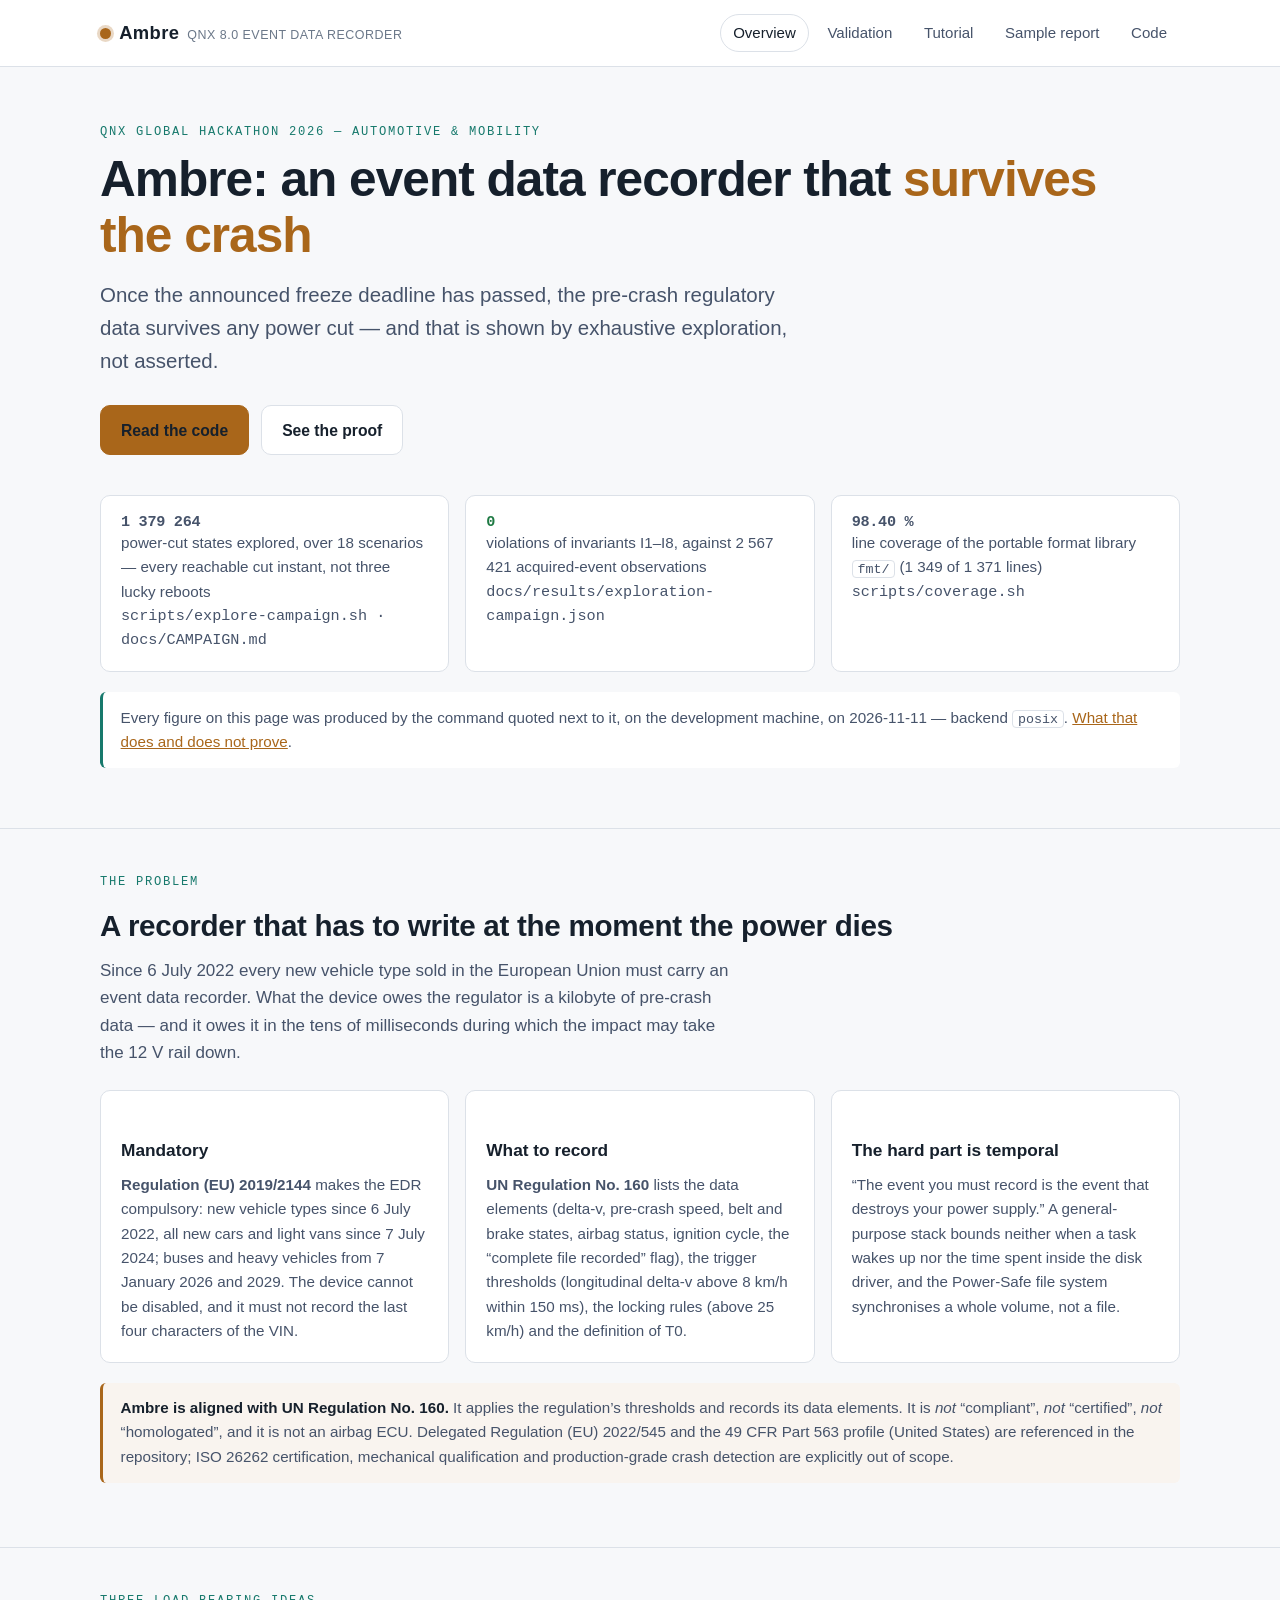
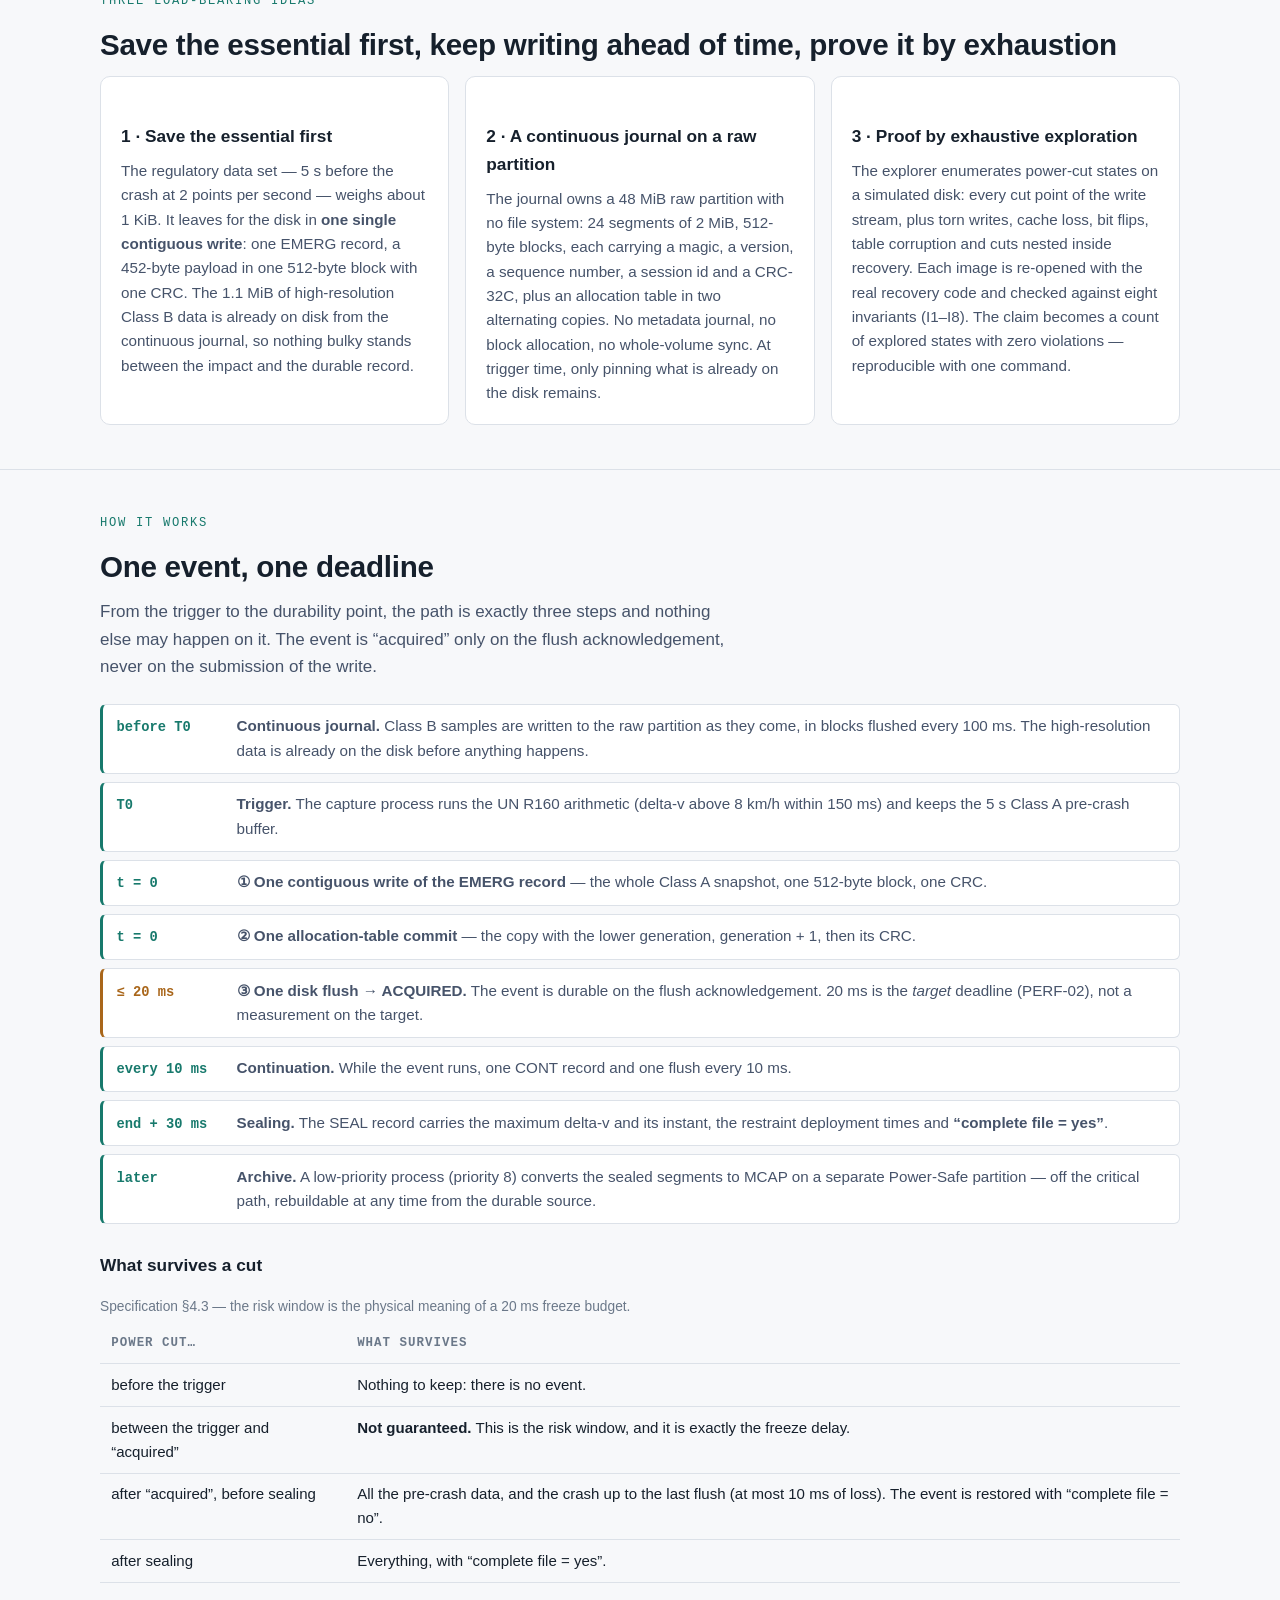
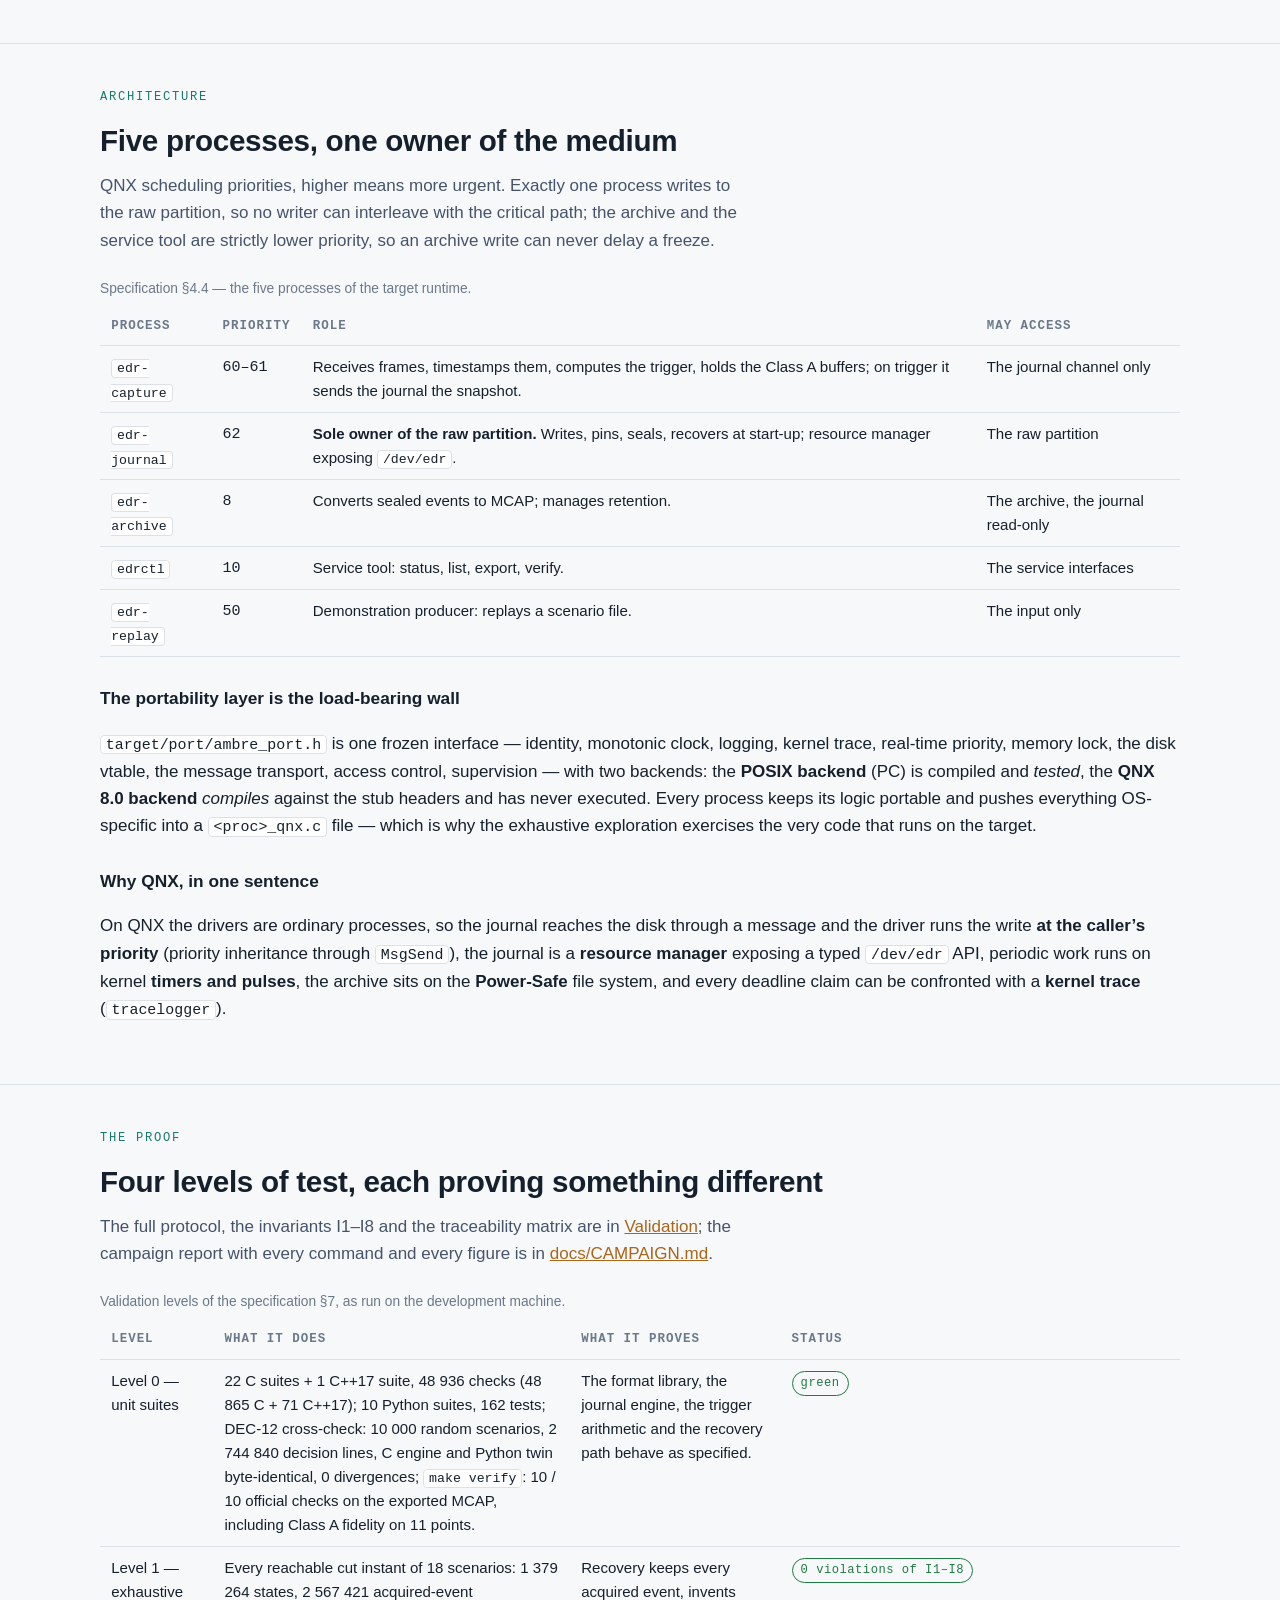
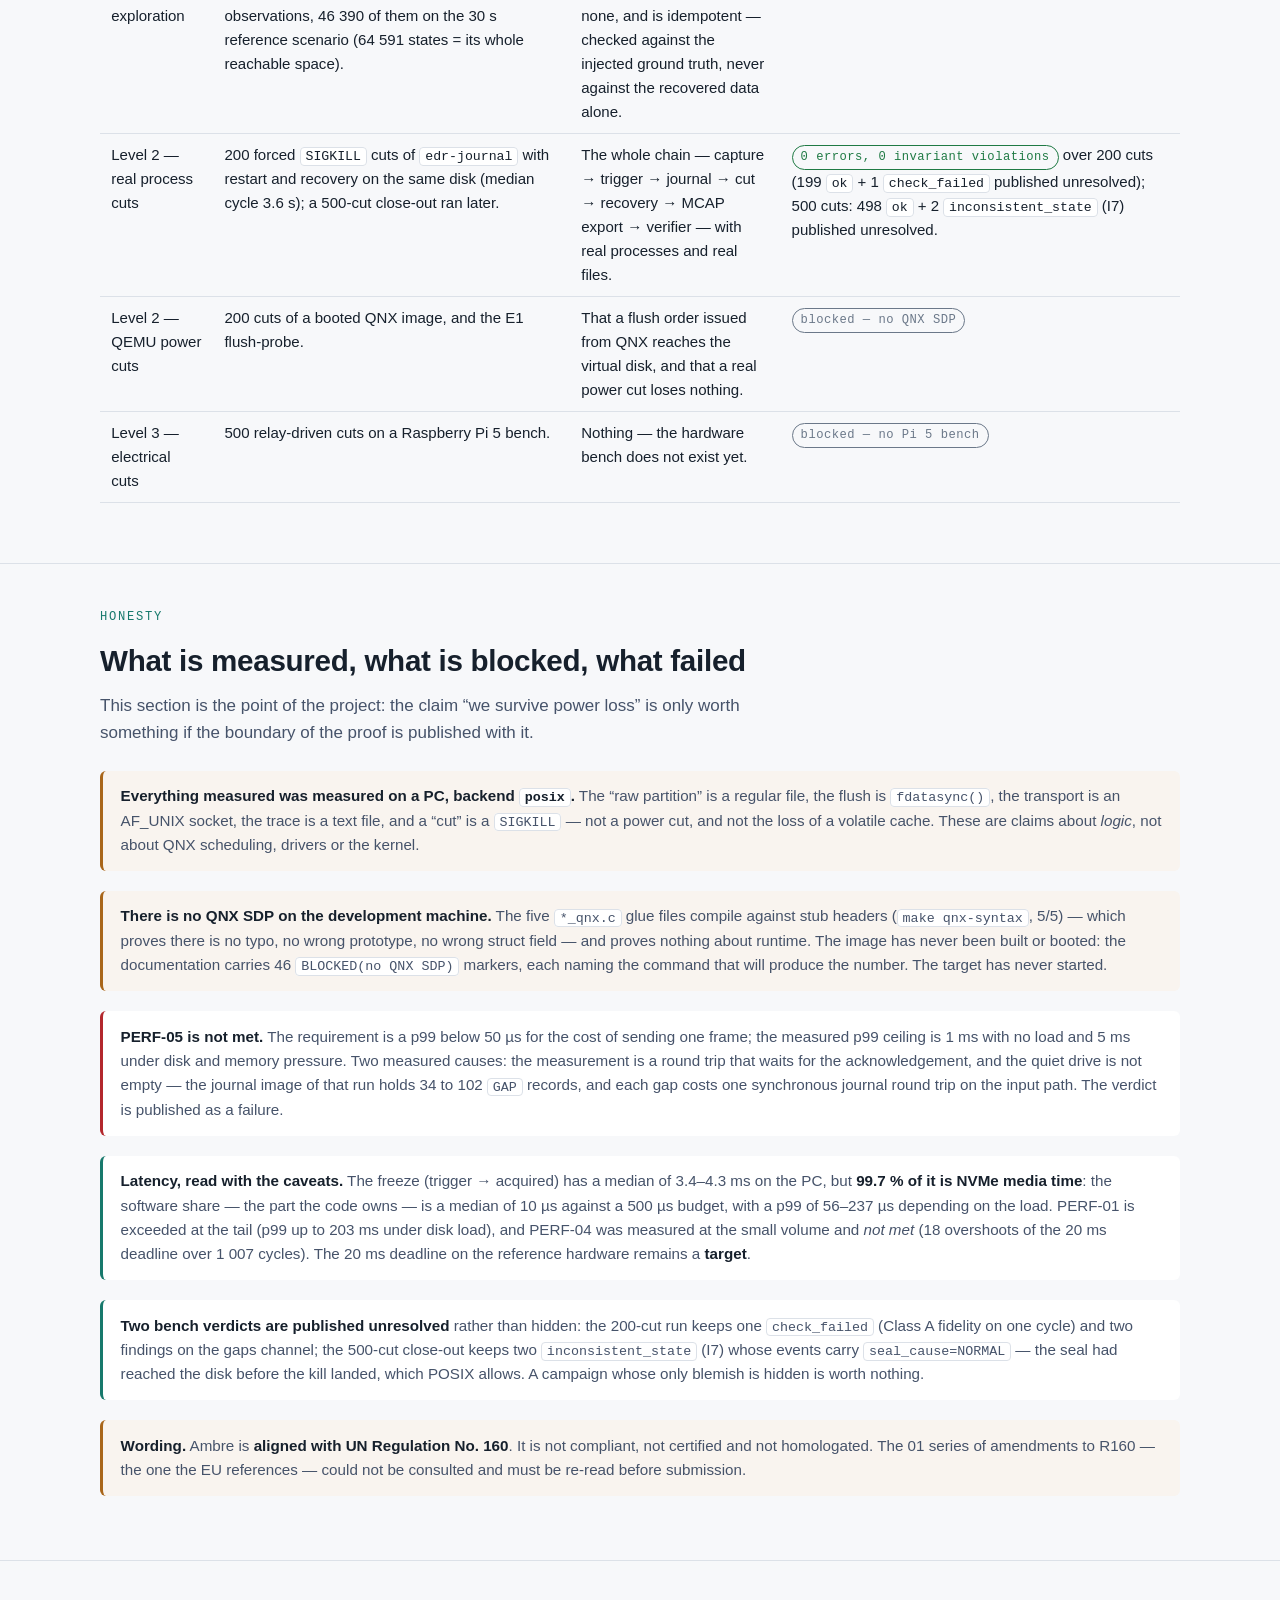
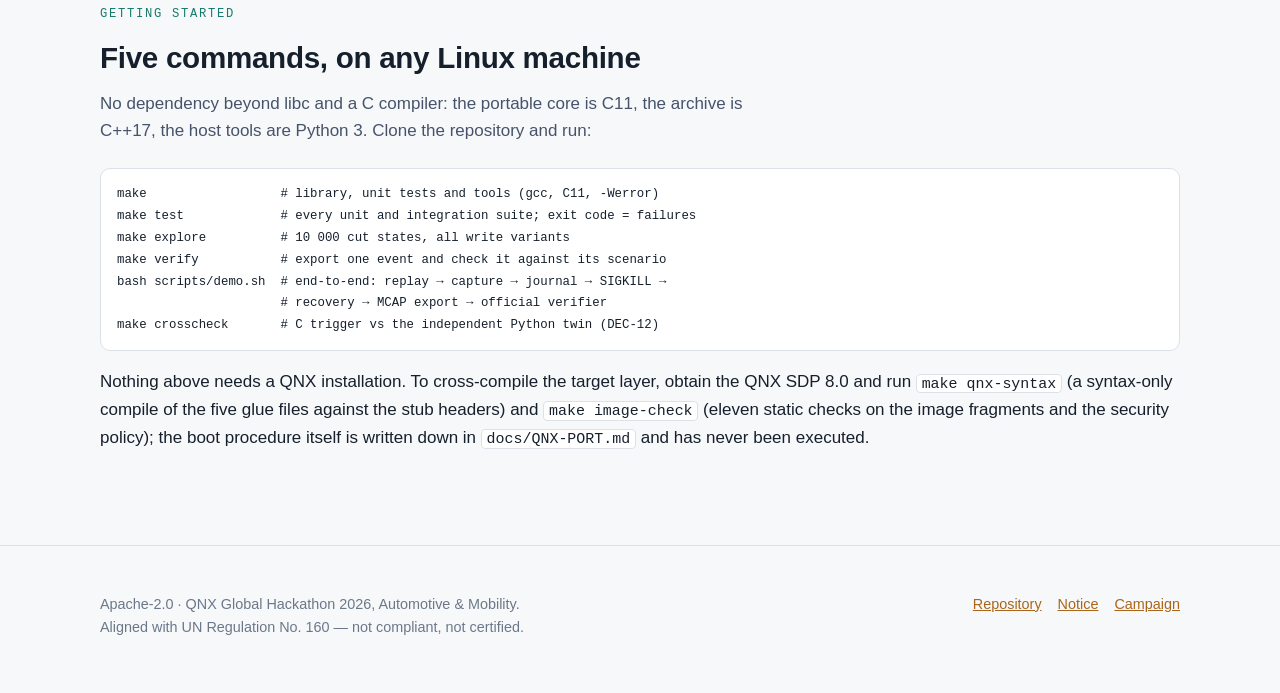
==== site/index.html @ 0e4a1c9b "site: publish the project website on GitHub Pages https://baptistefaisy.github.io/ambre/ - public, n" ====
<!DOCTYPE html>
<html lang="en">
<head>
<meta charset="utf-8">
<meta name="viewport" content="width=device-width, initial-scale=1">
<title>Ambre — a QNX 8.0 event data recorder that survives the crash</title>
<meta name="description" content="Ambre is an automotive event data recorder for QNX 8.0 whose pre-crash regulatory data survives any power cut — proved by exhaustive exploration, not asserted.">
<meta name="color-scheme" content="dark light">
<link rel="stylesheet" href="assets/ambre.css">
</head>
<body>

<header class="site-header">
  <div class="shell">
    <a class="brand" href="index.html"><span class="brand-mark" aria-hidden="true"></span> Ambre <small> QNX 8.0 event data recorder
    </small></a>
    <nav class="site-nav" aria-label="Main">
      <ul>
        <li><a href="index.html" aria-current="page">Overview</a></li>
        <li><a href="validation.html">Validation</a></li>
        <li><a href="tutorial.html">Tutorial</a></li>
        <li><a href="report/index.html">Sample report</a></li>
        <li><a href="https://github.com/BaptisteFaisy/ambre">Code</a></li>
      </ul>
    </nav>
  </div>
</header>

<main id="main">

<!-- ------------------------------------------------------------- hero --- -->
<div class="shell hero">
  <p class="kicker">QNX Global Hackathon 2026 — Automotive &amp; Mobility</p>
  <h1>Ambre: an event data recorder that <em>survives the crash</em></h1>
  <p class="hero-lede">Once the announced freeze deadline has passed, the pre-crash regulatory data survives any power cut
  — and that is shown by exhaustive exploration, not asserted.</p>
  <div class="hero-actions">
    <a class="btn btn-primary" href="https://github.com/BaptisteFaisy/ambre">Read the code</a>
    <a class="btn" href="validation.html">See the proof</a>
  </div>

  <div class="cards">
    <div class="card">
      <p class="card-figure">1 379 264</p>
      <p class="card-label">power-cut states explored, over 18 scenarios — every
      reachable cut instant, not three lucky reboots</p>
      <p class="card-note">scripts/explore-campaign.sh · docs/CAMPAIGN.md</p>
    </div>
    <div class="card">
      <p class="card-figure good">0</p>
      <p class="card-label">violations of invariants I1–I8, against 2 567 421
      acquired-event observations</p>
      <p class="card-note">docs/results/exploration-campaign.json</p>
    </div>
    <div class="card">
      <p class="card-figure">98.40 %</p>
      <p class="card-label">line coverage of the portable format library
      <code>fmt/</code> (1 349 of 1 371 lines)</p>
      <p class="card-note">scripts/coverage.sh</p>
    </div>
  </div>

  <p class="note">Every figure on this page was produced by the command quoted next to it, on the development machine,
  on 2026-11-11 — backend <code>posix</code>. <a href="#honesty">What that does and does not prove</a>.</p>
</div>

<!-- ---------------------------------------------------------- problem --- -->
<section class="section" id="problem">
  <div class="shell">
    <p class="kicker">The problem</p>
    <h2 class="section-title">A recorder that has to write at the moment the power dies</h2>
    <p class="section-lede">Since 6 July 2022 every new vehicle type sold in the European Union must carry an event data
    recorder. What the device owes the regulator is a kilobyte of pre-crash data — and it owes it in the
    tens of milliseconds during which the impact may take the 12 V rail down.</p>

    <div class="cards">
      <div class="card">
        <h3>Mandatory</h3>
        <p><strong>Regulation (EU) 2019/2144</strong> makes the EDR compulsory: new vehicle types since 6
        July 2022, all new cars and light vans since 7 July 2024; buses and heavy vehicles from 7 January
        2026 and 2029. The device cannot be disabled, and it must not record the last four characters of the
        VIN.</p>
      </div>
      <div class="card">
        <h3>What to record</h3>
        <p><strong>UN Regulation No. 160</strong> lists the data elements (delta-v, pre-crash speed, belt and
        brake states, airbag status, ignition cycle, the “complete file recorded” flag), the trigger
        thresholds (longitudinal delta-v above 8 km/h within 150 ms), the locking rules (above 25 km/h) and
        the definition of T0.</p>
      </div>
      <div class="card">
        <h3>The hard part is temporal</h3>
        <p>“The event you must record is the event that destroys your power supply.” A general-purpose stack
        bounds neither when a task wakes up nor the time spent inside the disk driver, and the Power-Safe
        file system synchronises a whole volume, not a file.</p>
      </div>
    </div>

    <div class="note note-honesty">
      <p><strong>Ambre is aligned with UN Regulation No. 160.</strong> It applies the regulation’s
      thresholds and records its data elements. It is <em>not</em> “compliant”, <em>not</em>
      “certified”, <em>not</em> “homologated”, and it is not an airbag ECU. Delegated Regulation (EU)
      2022/545 and the 49 CFR Part 563 profile (United States) are referenced in the repository; ISO 26262
      certification, mechanical qualification and production-grade crash detection are explicitly out of
      scope.</p>
    </div>
  </div>
</section>

<!-- ------------------------------------------------------------- ideas --- -->
<section class="section" id="ideas">
  <div class="shell">
    <p class="kicker">Three load-bearing ideas</p>
    <h2 class="section-title">Save the essential first, keep writing ahead of time, prove it by exhaustion</h2>

    <div class="cards">
      <div class="card">
        <h3>1 · Save the essential first</h3>
        <p>The regulatory data set — 5 s before the crash at 2 points per second — weighs about 1 KiB. It
        leaves for the disk in <strong>one single contiguous write</strong>: one EMERG record, a 452-byte
        payload in one 512-byte block with one CRC. The 1.1 MiB of high-resolution Class B data is already
        on disk from the continuous journal, so nothing bulky stands between the impact and the durable
        record.</p>
      </div>
      <div class="card">
        <h3>2 · A continuous journal on a raw partition</h3>
        <p>The journal owns a 48 MiB raw partition with no file system: 24 segments of 2 MiB, 512-byte blocks,
        each carrying a magic, a version, a sequence number, a session id and a CRC-32C, plus an allocation
        table in two alternating copies. No metadata journal, no block allocation, no whole-volume sync. At
        trigger time, only pinning what is already on the disk remains.</p>
      </div>
      <div class="card">
        <h3>3 · Proof by exhaustive exploration</h3>
        <p>The explorer enumerates power-cut states on a simulated disk: every cut point of the write stream,
        plus torn writes, cache loss, bit flips, table corruption and cuts nested inside recovery. Each
        image is re-opened with the real recovery code and checked against eight invariants (I1–I8). The
        claim becomes a count of explored states with zero violations — reproducible with one command.</p>
      </div>
    </div>
  </div>
</section>

<!-- -------------------------------------------------------------- how --- -->
<section class="section" id="how">
  <div class="shell">
    <p class="kicker">How it works</p>
    <h2 class="section-title">One event, one deadline</h2>
    <p class="section-lede">From the trigger to the durability point, the path is exactly three steps and nothing else may
    happen on it. The event is “acquired” only on the flush acknowledgement, never on the submission of
    the write.</p>

    <div class="timeline">
      <div class="tl-step">
        <b>before T0</b>
        <span><strong>Continuous journal.</strong> Class B samples are written to the raw partition as they
        come, in blocks flushed every 100 ms. The high-resolution data is already on the disk before
        anything happens.</span>
      </div>
      <div class="tl-step">
        <b>T0</b>
        <span><strong>Trigger.</strong> The capture process runs the UN R160 arithmetic (delta-v above 8 km/h
        within 150 ms) and keeps the 5 s Class A pre-crash buffer.</span>
      </div>
      <div class="tl-step">
        <b>t = 0</b>
        <span><strong>① One contiguous write of the EMERG record</strong> — the whole Class A snapshot, one
        512-byte block, one CRC.</span>
      </div>
      <div class="tl-step">
        <b>t = 0</b>
        <span><strong>② One allocation-table commit</strong> — the copy with the lower generation, generation +
        1, then its CRC.</span>
      </div>
      <div class="tl-step tl-acquired">
        <b>≤ 20 ms</b>
        <span><strong>③ One disk flush → ACQUIRED.</strong> The event is durable on the flush acknowledgement.
        20 ms is the <em>target</em> deadline (PERF-02), not a measurement on the target.</span>
      </div>
      <div class="tl-step">
        <b>every 10 ms</b>
        <span><strong>Continuation.</strong> While the event runs, one CONT
        record and one flush every 10 ms.</span>
      </div>
      <div class="tl-step">
        <b>end + 30 ms</b>
        <span><strong>Sealing.</strong> The SEAL record carries the maximum delta-v and its instant, the
        restraint deployment times and <strong>“complete file = yes”</strong>.</span>
      </div>
      <div class="tl-step">
        <b>later</b>
        <span><strong>Archive.</strong> A low-priority process (priority 8) converts the sealed segments to MCAP
        on a separate Power-Safe partition — off the critical path, rebuildable at any time from the durable
        source.</span>
      </div>
    </div>

    <h3>What survives a cut</h3>
    <table class="data">
      <caption>Specification §4.3 — the risk window is the physical meaning of a 20 ms freeze budget.</caption>
      <thead>
        <tr>
          <th scope="col">Power cut…</th>
          <th scope="col">What survives</th>
        </tr>
      </thead>
      <tbody>
        <tr>
          <td>before the trigger</td>
          <td>Nothing to keep: there is no event.</td>
        </tr>
        <tr>
          <td>between the trigger and “acquired”</td>
          <td><strong>Not guaranteed.</strong> This is the risk window, and it
          is exactly the freeze delay.</td>
        </tr>
        <tr>
          <td>after “acquired”, before sealing</td>
          <td>All the pre-crash data, and the crash up to the last flush (at most 10 ms of loss). The event is
          restored with “complete file = no”.</td>
        </tr>
        <tr>
          <td>after sealing</td>
          <td>Everything, with “complete file = yes”.</td>
        </tr>
      </tbody>
    </table>
  </div>
</section>

<!-- ------------------------------------------------------ architecture --- -->
<section class="section" id="architecture">
  <div class="shell">
    <p class="kicker">Architecture</p>
    <h2 class="section-title">Five processes, one owner of the medium</h2>
    <p class="section-lede">QNX scheduling priorities, higher means more urgent. Exactly one process writes to the raw
    partition, so no writer can interleave with the critical path; the archive and the service tool are
    strictly lower priority, so an archive write can never delay a freeze.</p>

    <table class="data">
      <caption>Specification §4.4 — the five processes of the target runtime.</caption>
      <thead>
        <tr>
          <th scope="col">Process</th>
          <th scope="col" class="num">Priority</th>
          <th scope="col">Role</th>
          <th scope="col">May access</th>
        </tr>
      </thead>
      <tbody>
        <tr>
          <td><code>edr-capture</code></td>
          <td class="num">60–61</td>
          <td>Receives frames, timestamps them, computes the trigger, holds the Class A buffers; on trigger it
          sends the journal the snapshot.</td>
          <td>The journal channel only</td>
        </tr>
        <tr>
          <td><code>edr-journal</code></td>
          <td class="num">62</td>
          <td><strong>Sole owner of the raw partition.</strong> Writes, pins, seals, recovers at start-up;
          resource manager exposing <code>/dev/edr</code>.</td>
          <td>The raw partition</td>
        </tr>
        <tr>
          <td><code>edr-archive</code></td>
          <td class="num">8</td>
          <td>Converts sealed events to MCAP; manages retention.</td>
          <td>The archive, the journal read-only</td>
        </tr>
        <tr>
          <td><code>edrctl</code></td>
          <td class="num">10</td>
          <td>Service tool: status, list, export, verify.</td>
          <td>The service interfaces</td>
        </tr>
        <tr>
          <td><code>edr-replay</code></td>
          <td class="num">50</td>
          <td>Demonstration producer: replays a scenario file.</td>
          <td>The input only</td>
        </tr>
      </tbody>
    </table>

    <h3>The portability layer is the load-bearing wall</h3>
    <p><code>target/port/ambre_port.h</code> is one frozen interface — identity, monotonic clock,
    logging, kernel trace, real-time priority, memory lock, the disk vtable, the message transport,
    access control, supervision — with two backends: the <strong>POSIX backend</strong> (PC) is
    compiled and <em>tested</em>, the <strong>QNX 8.0 backend</strong> <em>compiles</em> against
    the stub headers and has never executed. Every process keeps its logic portable and pushes
    everything OS-specific into a <code>&lt;proc&gt;_qnx.c</code> file — which is why the exhaustive
    exploration exercises the very code that runs on the target.</p>

    <h3>Why QNX, in one sentence</h3>
    <p>On QNX the drivers are ordinary processes, so the journal reaches the disk through a message and the
    driver runs the write <strong>at the caller’s priority</strong> (priority inheritance through
    <code>MsgSend</code>), the journal is a <strong>resource manager</strong> exposing a typed
    <code>/dev/edr</code> API, periodic work runs on kernel <strong>timers and pulses</strong>, the
    archive sits on the <strong>Power-Safe</strong> file system, and every deadline claim can be
    confronted with a <strong>kernel trace</strong> (<code>tracelogger</code>).</p>

  </div>
</section>

<!-- ------------------------------------------------------------- proof --- -->
<section class="section" id="proof">
  <div class="shell">
    <p class="kicker">The proof</p>
    <h2 class="section-title">Four levels of test, each proving something different</h2>
    <p class="section-lede">The full protocol, the invariants I1–I8 and the traceability matrix are in
    <a href="validation.html">Validation</a>; the campaign report with every command and every figure
    is in <a href="https://github.com/BaptisteFaisy/ambre/blob/main/docs/CAMPAIGN.md">docs/CAMPAIGN.md</a>.</p>

    <table class="data">
      <caption>Validation levels of the specification §7, as run on the development machine.</caption>
      <thead>
        <tr>
          <th scope="col">Level</th>
          <th scope="col">What it does</th>
          <th scope="col">What it proves</th>
          <th scope="col">Status</th>
        </tr>
      </thead>
      <tbody>
        <tr>
          <td>Level 0 — unit suites</td>
          <td>22 C suites + 1 C++17 suite, 48 936 checks (48 865 C + 71 C++17); 10 Python suites, 162 tests;
          DEC-12 cross-check: 10 000 random scenarios, 2 744 840 decision lines, C engine and Python twin
          byte-identical, 0 divergences; <code>make verify</code>: 10 / 10 official checks on the exported
          MCAP, including Class A fidelity on 11 points.</td>
          <td>The format library, the journal engine, the trigger arithmetic and the recovery path behave as
          specified.</td>
          <td><span class="ok">green</span></td>
        </tr>
        <tr>
          <td>Level 1 — exhaustive exploration</td>
          <td>Every reachable cut instant of 18 scenarios: 1 379 264 states, 2 567 421 acquired-event
          observations, 46 390 of them on the 30 s reference scenario (64 591 states = its whole reachable
          space).</td>
          <td>Recovery keeps every acquired event, invents none, and is idempotent — checked against the injected
          ground truth, never against the recovered data alone.</td>
          <td><span class="ok">0 violations of I1–I8</span></td>
        </tr>
        <tr>
          <td>Level 2 — real process cuts</td>
          <td>200 forced <code>SIGKILL</code> cuts of <code>edr-journal</code> with restart and recovery on
          the same disk (median cycle 3.6 s); a 500-cut close-out ran later.</td>
          <td>The whole chain — capture → trigger → journal → cut → recovery → MCAP export → verifier — with real
          processes and real files.</td>
          <td><span class="ok">0 errors, 0 invariant violations</span> over 200 cuts (199 <code>ok</code> + 1
          <code>check_failed</code> published unresolved); 500 cuts: 498 <code>ok</code> + 2 <code>
          inconsistent_state</code> (I7) published unresolved.</td>
        </tr>
        <tr>
          <td>Level 2 — QEMU power cuts</td>
          <td>200 cuts of a booted QNX image, and the E1 flush-probe.</td>
          <td>That a flush order issued from QNX reaches the virtual disk, and that a real power cut loses
          nothing.</td>
          <td><span class="blocked">blocked — no QNX SDP</span></td>
        </tr>
        <tr>
          <td>Level 3 — electrical cuts</td>
          <td>500 relay-driven cuts on a Raspberry Pi 5 bench.</td>
          <td>Nothing — the hardware bench does not exist yet.</td>
          <td><span class="blocked">blocked — no Pi 5 bench</span></td>
        </tr>
      </tbody>
    </table>
  </div>
</section>

<!-- ---------------------------------------------------------- honesty --- -->
<section class="section" id="honesty">
  <div class="shell">
    <p class="kicker">Honesty</p>
    <h2 class="section-title">What is measured, what is blocked, what failed</h2>
    <p class="section-lede">This section is the point of the project: the claim “we survive power loss” is only worth something
    if the boundary of the proof is published with it.</p>

    <div class="note note-honesty">
      <p><strong>Everything measured was measured on a PC, backend <code>posix</code>.</strong> The “raw
      partition” is a regular file, the flush is <code>fdatasync()</code>, the transport is an AF_UNIX
      socket, the trace is a text file, and a “cut” is a <code>SIGKILL</code> — not a power cut, and not
      the loss of a volatile cache. These are claims about <em>logic</em>, not about QNX scheduling,
      drivers or the kernel.</p>
    </div>

    <div class="note note-honesty">
      <p><strong>There is no QNX SDP on the development machine.</strong> The five <code>*_qnx.c</code>
      glue files compile against stub headers (<code>make qnx-syntax</code>, 5/5) — which proves there
      is no typo, no wrong prototype, no wrong struct field — and proves nothing about runtime. The image
      has never been built or booted: the documentation carries 46 <code>BLOCKED(no QNX SDP)</code>
      markers, each naming the command that will produce the number. The target has never started.</p>
    </div>

    <div class="note note-fail">
      <p><strong>PERF-05 is not met.</strong> The requirement is a p99 below 50 µs for the cost of sending
      one frame; the measured p99 ceiling is 1 ms with no load and 5 ms under disk and memory pressure.
      Two measured causes: the measurement is a round trip that waits for the acknowledgement, and the
      quiet drive is not empty — the journal image of that run holds 34 to 102 <code>GAP</code> records,
      and each gap costs one synchronous journal round trip on the input path. The verdict is published as
      a failure.</p>
    </div>

    <div class="note">
      <p><strong>Latency, read with the caveats.</strong> The freeze (trigger → acquired) has a median of
      3.4–4.3 ms on the PC, but <strong>99.7 % of it is NVMe media time</strong>: the software share —
      the part the code owns — is a median of 10 µs against a 500 µs budget, with a p99 of 56–237 µs
      depending on the load. PERF-01 is exceeded at the tail (p99 up to 203 ms under disk load), and
      PERF-04 was measured at the small volume and <em>not met</em> (18 overshoots of the 20 ms deadline
      over 1 007 cycles). The 20 ms deadline on the reference hardware remains a <strong>target</strong>.</p>
    </div>

    <div class="note">
      <p><strong>Two bench verdicts are published unresolved</strong> rather than hidden: the 200-cut run
      keeps one <code>check_failed</code> (Class A fidelity on one cycle) and two findings on the gaps
      channel; the 500-cut close-out keeps two <code>inconsistent_state</code> (I7) whose events carry
      <code>seal_cause=NORMAL</code> — the seal had reached the disk before the kill landed, which POSIX
      allows. A campaign whose only blemish is hidden is worth nothing.</p>
    </div>

    <div class="note note-honesty">
      <p><strong>Wording.</strong> Ambre is <strong>aligned with UN Regulation No. 160</strong>. It is
      not compliant, not certified and not homologated. The 01 series of amendments to R160 — the one the
      EU references — could not be consulted and must be re-read before submission.</p>
    </div>
  </div>
</section>

<!-- -------------------------------------------------------------- start --- -->
<section class="section" id="start">
  <div class="shell">
    <p class="kicker">Getting started</p>
    <h2 class="section-title">Five commands, on any Linux machine</h2>
    <p class="section-lede">No dependency beyond libc and a C compiler: the portable core is C11, the archive is C++17, the host
    tools are Python 3. Clone the repository and run:</p>

<pre class="code"><code>make                  # library, unit tests and tools (gcc, C11, -Werror)
make test             # every unit and integration suite; exit code = failures
make explore          # 10 000 cut states, all write variants
make verify           # export one event and check it against its scenario
bash scripts/demo.sh  # end-to-end: replay → capture → journal → SIGKILL →
                      # recovery → MCAP export → official verifier
make crosscheck       # C trigger vs the independent Python twin (DEC-12)</code></pre>

    <p>Nothing above needs a QNX installation. To cross-compile the target layer, obtain the QNX SDP 8.0
    and run <code>make qnx-syntax</code> (a syntax-only compile of the five glue files against the
    stub headers) and <code>make image-check</code> (eleven static checks on the image fragments and
    the security policy); the boot procedure itself is written down in <code>docs/QNX-PORT.md</code>
    and has never been executed.</p>
  </div>
</section>

</main>

<footer class="site-footer">
  <div class="shell">
    <p>Apache-2.0 · QNX Global Hackathon 2026, Automotive &amp; Mobility. <br> Aligned with UN Regulation
    No.&nbsp;160 — not compliant, not certified.</p>
    <nav aria-label="Footer">
      <ul>
        <li><a href="https://github.com/BaptisteFaisy/ambre">Repository</a></li>
        <li><a href="https://github.com/BaptisteFaisy/ambre/blob/main/NOTICE">Notice</a></li>
        <li><a href="https://github.com/BaptisteFaisy/ambre/blob/main/docs/CAMPAIGN.md">Campaign</a></li>
      </ul>
    </nav>
  </div>
</footer>

</body>
</html>
---- site/assets/ambre.css ----
/*
 * ambre.css — design system of the Ambre project site.
 *
 * Self-contained on purpose: no CDN, no web font, no framework, no analytics.
 * The site must open offline and load in one request. System font stack only.
 *
 * Conventions used by every page (see site/_template.html):
 *   .shell        page-width container
 *   .site-header / .site-nav / .site-footer
 *   .hero, .hero-lede, .hero-actions
 *   .cards, .card, .card-figure, .card-label
 *   .section, .section-title, .section-lede
 *   .timeline (the freeze chronology), .tl-step, .tl-cut
 *   table.data (every numeric table), .num (right-aligned figures)
 *   .ok / .fail / .blocked / .warn  (status pills)
 *   pre.code (copyable command blocks)
 *   .note, .note-honesty (the mandatory honesty callouts)
 */

:root {
    --bg: #0e1116;
    --bg-soft: #151a21;
    --bg-card: #1a2029;
    --line: #2a323d;
    --ink: #e8edf4;
    --ink-soft: #a7b2c1;
    --ink-dim: #7d8899;
    --amber: #f2a33c;
    --amber-soft: #ffd39a;
    --teal: #46c3b2;
    --red: #ef6b6b;
    --green: #62d188;
    --radius: 10px;
    --mono: ui-monospace, SFMono-Regular, "SF Mono", Menlo, Consolas,
            "Liberation Mono", monospace;
    --sans: -apple-system, BlinkMacSystemFont, "Segoe UI", Roboto, Helvetica,
            Arial, sans-serif;
}

@media (prefers-color-scheme: light) {
    :root {
        --bg: #f7f8fa;
        --bg-soft: #ffffff;
        --bg-card: #ffffff;
        --line: #dce1e8;
        --ink: #16202c;
        --ink-soft: #46536a;
        --ink-dim: #6b7889;
        --amber: #a9661a;
        --amber-soft: #7a4a12;
        --teal: #17796c;
        --red: #b3282d;
        --green: #1f7a44;
    }
}

* { box-sizing: border-box; }

html { scroll-behavior: smooth; }

body {
    margin: 0;
    background: var(--bg);
    color: var(--ink);
    font-family: var(--sans);
    font-size: 17px;
    line-height: 1.6;
    -webkit-font-smoothing: antialiased;
}

.shell {
    width: min(1080px, 100% - 2.5rem);
    margin-inline: auto;
}

a { color: var(--amber); }
a:hover { color: var(--amber-soft); }

/* ------------------------------------------------------------- header --- */

.site-header {
    border-bottom: 1px solid var(--line);
    background: var(--bg-soft);
    position: sticky;
    top: 0;
    z-index: 10;
}

.site-header .shell {
    display: flex;
    align-items: center;
    gap: 1.5rem;
    padding-block: 0.85rem;
    flex-wrap: wrap;
}

.brand {
    display: flex;
    align-items: baseline;
    gap: 0.5rem;
    font-weight: 700;
    letter-spacing: 0.02em;
    color: var(--ink);
    text-decoration: none;
    font-size: 1.15rem;
}

.brand-mark {
    display: inline-block;
    width: 0.7rem;
    height: 0.7rem;
    border-radius: 50%;
    background: var(--amber);
    box-shadow: 0 0 0 3px color-mix(in srgb, var(--amber) 25%, transparent);
}

.brand small {
    font-weight: 400;
    color: var(--ink-dim);
    font-size: 0.78rem;
    letter-spacing: 0.04em;
    text-transform: uppercase;
}

.site-nav { margin-left: auto; }

.site-nav ul {
    display: flex;
    gap: 0.35rem;
    list-style: none;
    margin: 0;
    padding: 0;
    flex-wrap: wrap;
}

.site-nav a {
    display: block;
    padding: 0.4rem 0.75rem;
    border-radius: 999px;
    color: var(--ink-soft);
    text-decoration: none;
    font-size: 0.94rem;
    border: 1px solid transparent;
}

.site-nav a:hover { color: var(--ink); background: var(--bg-card); }

.site-nav a[aria-current="page"] {
    color: var(--ink);
    border-color: var(--line);
    background: var(--bg-card);
}

/* --------------------------------------------------------------- hero --- */

.hero { padding: 3.5rem 0 2.5rem; }

.hero h1 {
    font-size: clamp(2rem, 5vw, 3.1rem);
    line-height: 1.12;
    margin: 0 0 1rem;
    letter-spacing: -0.02em;
}

.hero h1 em {
    font-style: normal;
    color: var(--amber);
}

.hero-lede {
    font-size: clamp(1.05rem, 2.2vw, 1.28rem);
    color: var(--ink-soft);
    max-width: 62ch;
    margin: 0 0 1.75rem;
}

.hero-actions {
    display: flex;
    gap: 0.75rem;
    flex-wrap: wrap;
    margin-bottom: 2.5rem;
}

.btn {
    display: inline-block;
    padding: 0.7rem 1.25rem;
    border-radius: var(--radius);
    text-decoration: none;
    font-weight: 600;
    font-size: 0.98rem;
    border: 1px solid var(--line);
    color: var(--ink);
    background: var(--bg-card);
}

.btn:hover { border-color: var(--amber); color: var(--amber); }

.btn-primary {
    background: var(--amber);
    border-color: var(--amber);
    color: #16202c;
}

.btn-primary:hover { background: var(--amber-soft); color: #16202c; }

/* -------------------------------------------------------------- cards --- */

.cards {
    display: grid;
    gap: 1rem;
    grid-template-columns: repeat(auto-fit, minmax(210px, 1fr));
}

.card {
    background: var(--bg-card);
    border: 1px solid var(--line);
    border-radius: var(--radius);
    padding: 1.15rem 1.25rem;
}

.card-figure {
    font-family: var(--mono);
    font-size: clamp(1.6rem, 4vw, 2.1rem);
    font-weight: 700;
    color: var(--amber);
    line-height: 1.1;
    letter-spacing: -0.02em;
}

.card-figure.good { color: var(--green); }
.card-figure.bad { color: var(--red); }

.card-label {
    color: var(--ink-soft);
    font-size: 0.92rem;
    margin-top: 0.35rem;
}

.card-note {
    color: var(--ink-dim);
    font-size: 0.8rem;
    font-family: var(--mono);
    margin-top: 0.5rem;
}

.card h3 { margin: 0 0 0.5rem; font-size: 1.05rem; }
.card p { margin: 0; color: var(--ink-soft); font-size: 0.95rem; }

/* ------------------------------------------------------------ sections --- */

.section { padding: 2.75rem 0; border-top: 1px solid var(--line); }

.section-title {
    font-size: clamp(1.4rem, 3vw, 1.85rem);
    margin: 0 0 0.5rem;
    letter-spacing: -0.01em;
}

.section-lede {
    color: var(--ink-soft);
    max-width: 68ch;
    margin: 0 0 1.5rem;
}

.section h3 { font-size: 1.08rem; margin: 1.75rem 0 0.5rem; }

.kicker {
    font-family: var(--mono);
    font-size: 0.76rem;
    text-transform: uppercase;
    letter-spacing: 0.14em;
    color: var(--teal);
    margin: 0 0 0.6rem;
}

/* ------------------------------------------------------------ timeline --- */

.timeline {
    display: grid;
    gap: 0.5rem;
    margin: 1.25rem 0;
}

.tl-step {
    display: grid;
    grid-template-columns: 6.5rem 1fr;
    gap: 1rem;
    align-items: baseline;
    padding: 0.6rem 0.85rem;
    background: var(--bg-card);
    border: 1px solid var(--line);
    border-left: 3px solid var(--teal);
    border-radius: 6px;
}

.tl-step b {
    font-family: var(--mono);
    font-size: 0.86rem;
    color: var(--teal);
    white-space: nowrap;
}

.tl-step span { color: var(--ink-soft); font-size: 0.95rem; }

.tl-cut {
    border-left-color: var(--red);
    background: color-mix(in srgb, var(--red) 8%, var(--bg-card));
}

.tl-cut b { color: var(--red); }

.tl-acquired { border-left-color: var(--amber); }
.tl-acquired b { color: var(--amber); }

/* -------------------------------------------------------------- tables --- */

table.data {
    width: 100%;
    border-collapse: collapse;
    margin: 1rem 0;
    font-size: 0.94rem;
}

table.data caption {
    caption-side: top;
    text-align: left;
    color: var(--ink-dim);
    font-size: 0.86rem;
    padding-bottom: 0.5rem;
}

table.data th, table.data td {
    text-align: left;
    padding: 0.55rem 0.7rem;
    border-bottom: 1px solid var(--line);
    vertical-align: top;
}

table.data thead th {
    color: var(--ink-dim);
    font-family: var(--mono);
    font-size: 0.78rem;
    text-transform: uppercase;
    letter-spacing: 0.08em;
    border-bottom: 1px solid var(--line);
}

table.data tbody tr:hover { background: var(--bg-card); }

.num { font-family: var(--mono); text-align: right; white-space: nowrap; }
td.num, th.num { text-align: right; }

/* -------------------------------------------------------------- status --- */

.ok, .fail, .blocked, .warn {
    display: inline-block;
    padding: 0.1rem 0.5rem;
    border-radius: 999px;
    font-family: var(--mono);
    font-size: 0.76rem;
    letter-spacing: 0.04em;
    border: 1px solid currentColor;
    white-space: nowrap;
}

.ok { color: var(--green); }
.fail { color: var(--red); }
.blocked { color: var(--ink-dim); }
.warn { color: var(--amber); }

/* ---------------------------------------------------------------- code --- */

pre.code {
    background: var(--bg-card);
    border: 1px solid var(--line);
    border-radius: var(--radius);
    padding: 0.9rem 1rem;
    overflow-x: auto;
    font-family: var(--mono);
    font-size: 0.88rem;
    line-height: 1.55;
    margin: 0.9rem 0;
}

pre.code code { font-family: inherit; }

code {
    font-family: var(--mono);
    font-size: 0.88em;
    background: var(--bg-card);
    border: 1px solid var(--line);
    border-radius: 4px;
    padding: 0.05rem 0.3rem;
}

pre.code code { background: none; border: 0; padding: 0; }

/* --------------------------------------------------------------- notes --- */

.note {
    border-left: 3px solid var(--teal);
    background: var(--bg-card);
    padding: 0.85rem 1.1rem;
    border-radius: 6px;
    margin: 1.25rem 0;
    color: var(--ink-soft);
    font-size: 0.95rem;
}

.note-honesty {
    border-left-color: var(--amber);
    background: color-mix(in srgb, var(--amber) 7%, var(--bg-card));
}

.note-fail { border-left-color: var(--red); }

.note strong { color: var(--ink); }

.note p:first-child { margin-top: 0; }
.note p:last-child { margin-bottom: 0; }

/* -------------------------------------------------------------- footer --- */

.site-footer {
    border-top: 1px solid var(--line);
    margin-top: 2rem;
    padding: 2rem 0 2.5rem;
    color: var(--ink-dim);
    font-size: 0.9rem;
}

.site-footer .shell {
    display: flex;
    gap: 1.5rem;
    flex-wrap: wrap;
    align-items: baseline;
}

.site-footer nav { margin-left: auto; }
.site-footer ul { display: flex; gap: 1rem; list-style: none; margin: 0; padding: 0; }

/* ------------------------------------------------------------ responsive - */

@media (max-width: 640px) {
    body { font-size: 16px; }
    .site-header .shell { gap: 0.75rem; }
    .site-nav { margin-left: 0; width: 100%; }
    .tl-step { grid-template-columns: 1fr; gap: 0.2rem; }
    table.data { font-size: 0.86rem; }
    table.data th, table.data td { padding: 0.45rem 0.4rem; }
}
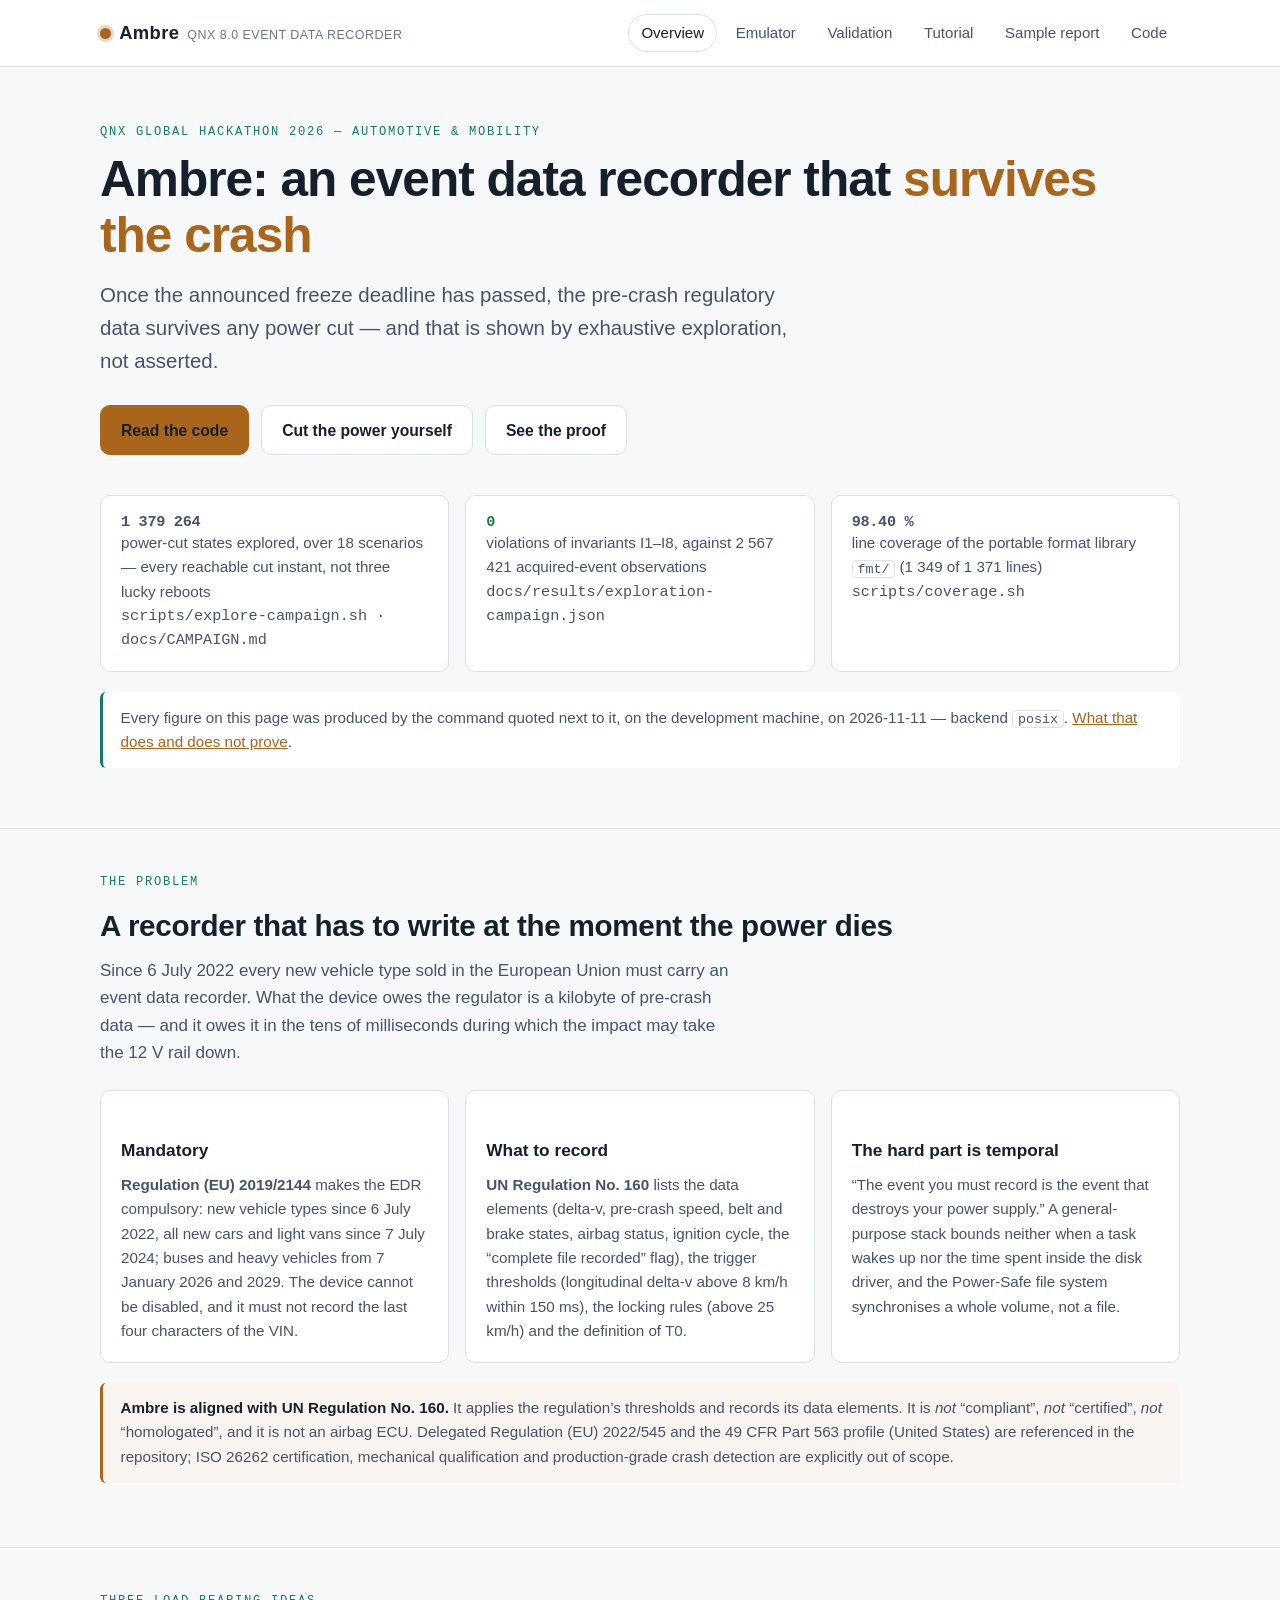
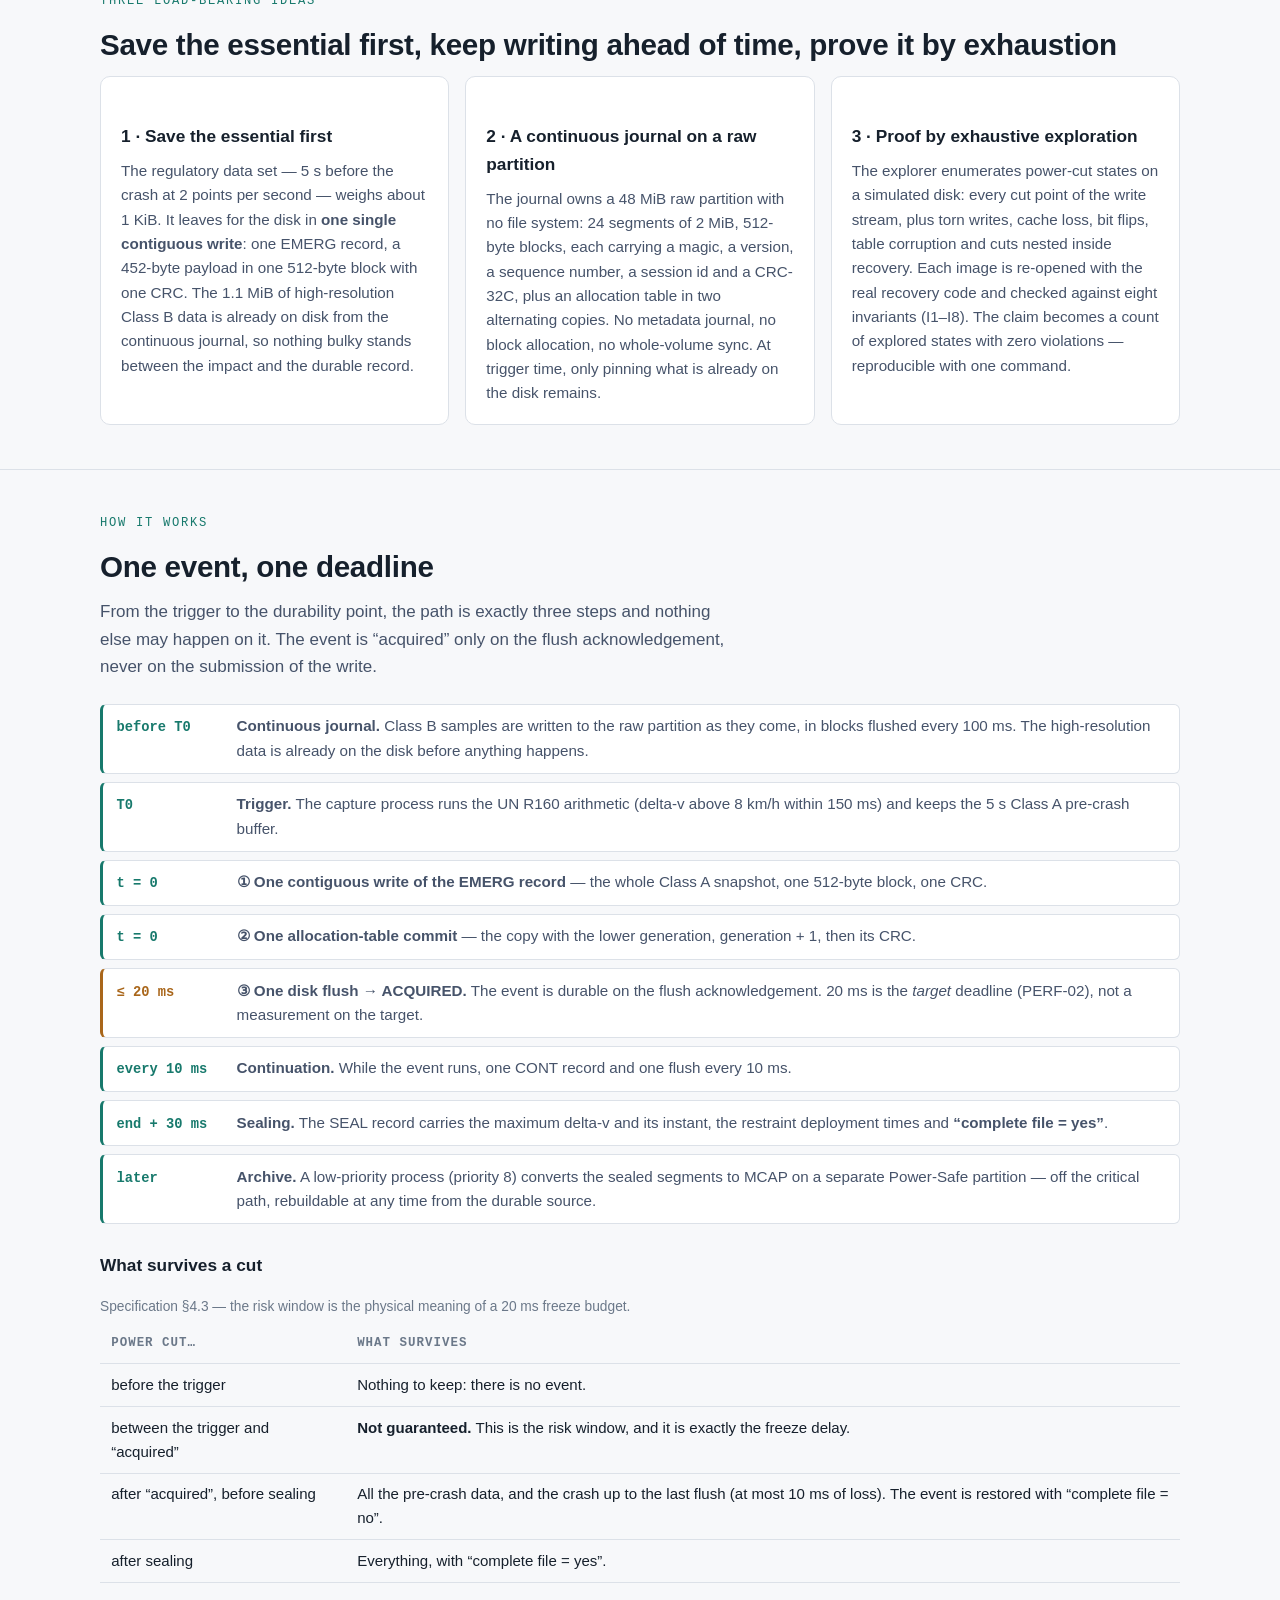
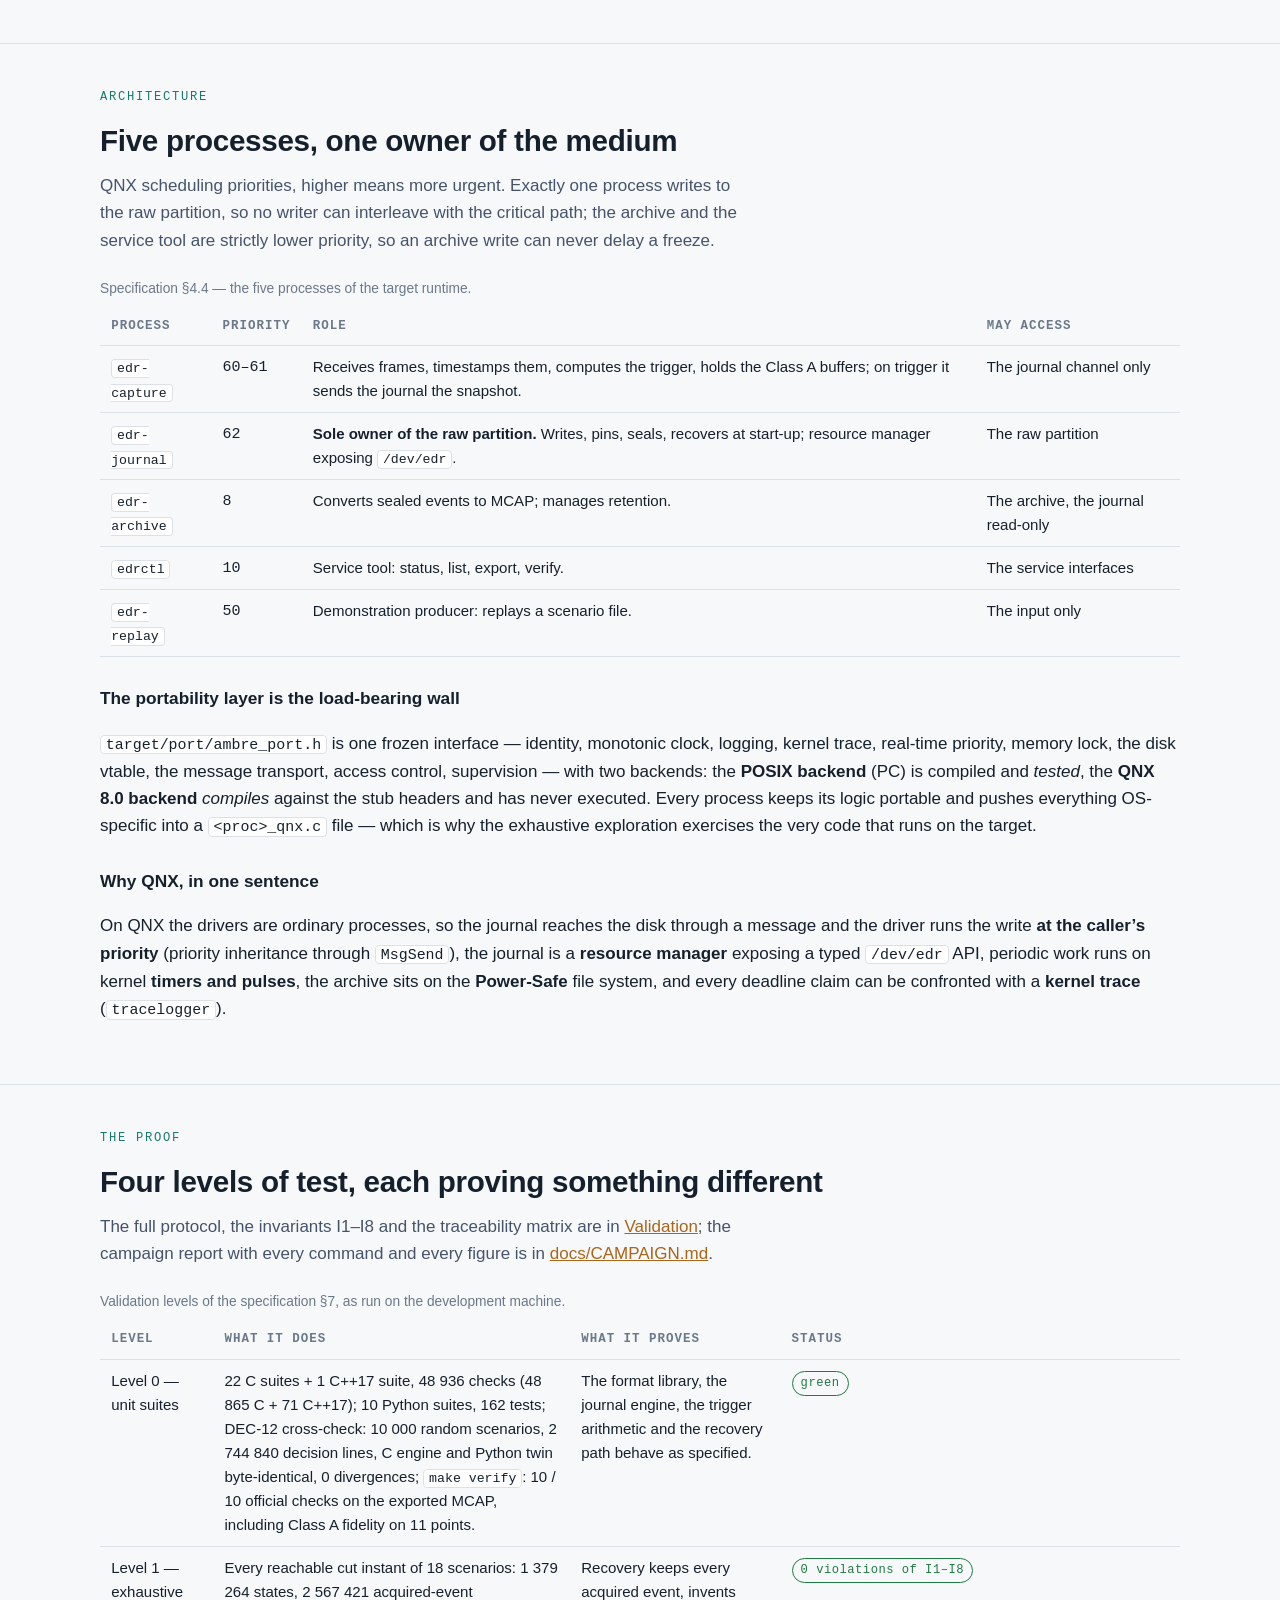
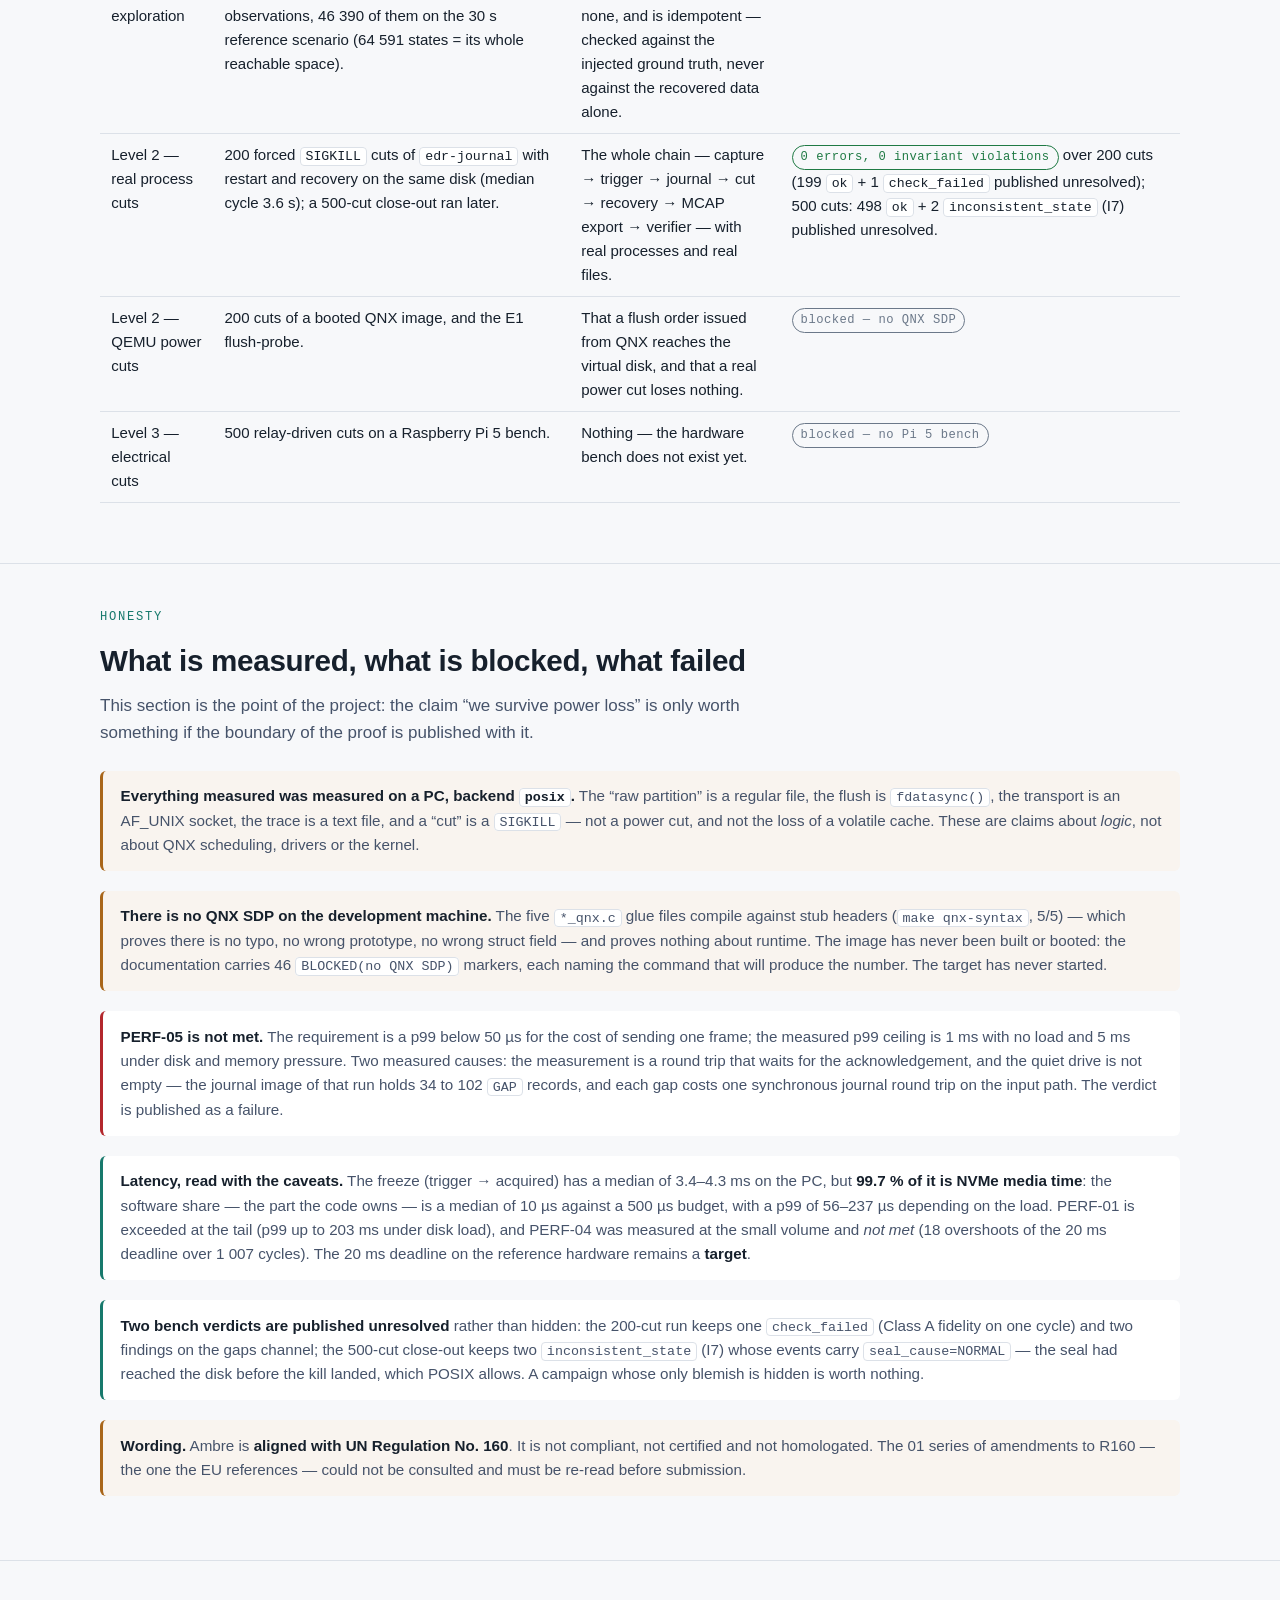
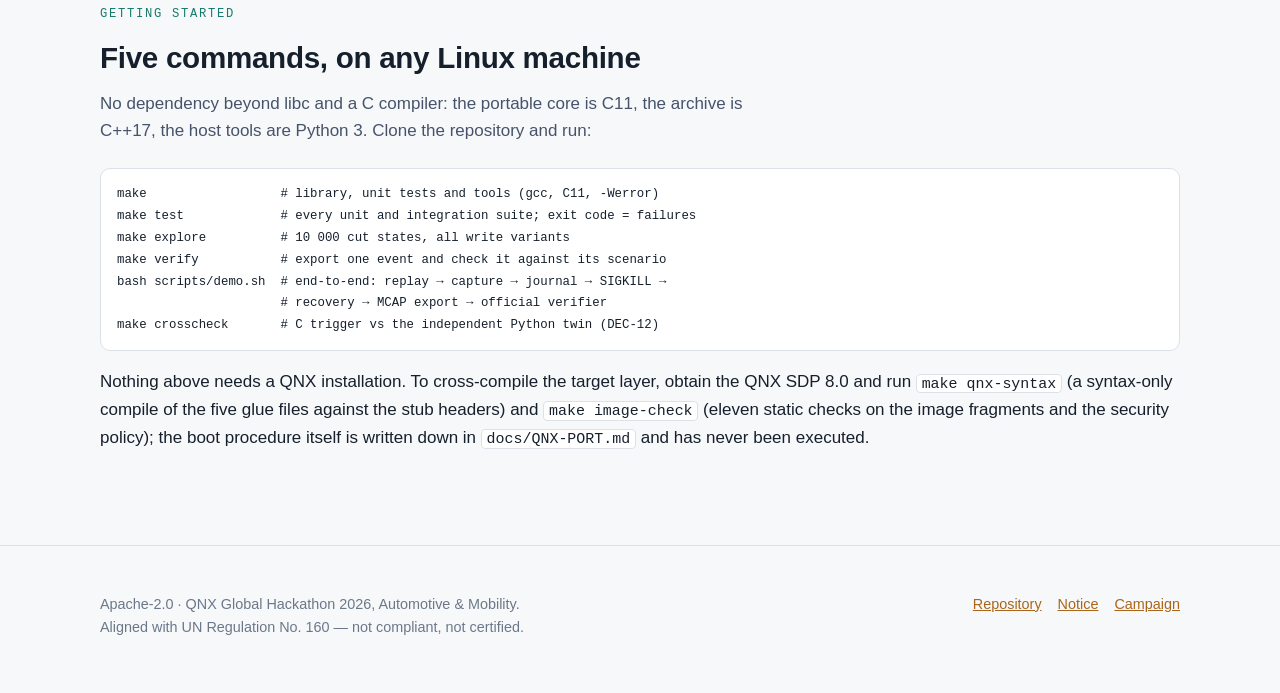
==== commit 4fee8cfc: "site: the power-cut emulator runs in the visitor's browser The emulator page is not a model of the p" ====
--- a/site/index.html
+++ b/site/index.html
@@ -17,6 +17,7 @@
     <nav class="site-nav" aria-label="Main">
       <ul>
         <li><a href="index.html" aria-current="page">Overview</a></li>
+        <li><a href="emulator.html">Emulator</a></li>
         <li><a href="validation.html">Validation</a></li>
         <li><a href="tutorial.html">Tutorial</a></li>
         <li><a href="report/index.html">Sample report</a></li>
@@ -36,6 +37,7 @@
   — and that is shown by exhaustive exploration, not asserted.</p>
   <div class="hero-actions">
     <a class="btn btn-primary" href="https://github.com/BaptisteFaisy/ambre">Read the code</a>
+    <a class="btn" href="emulator.html">Cut the power yourself</a>
     <a class="btn" href="validation.html">See the proof</a>
   </div>
 
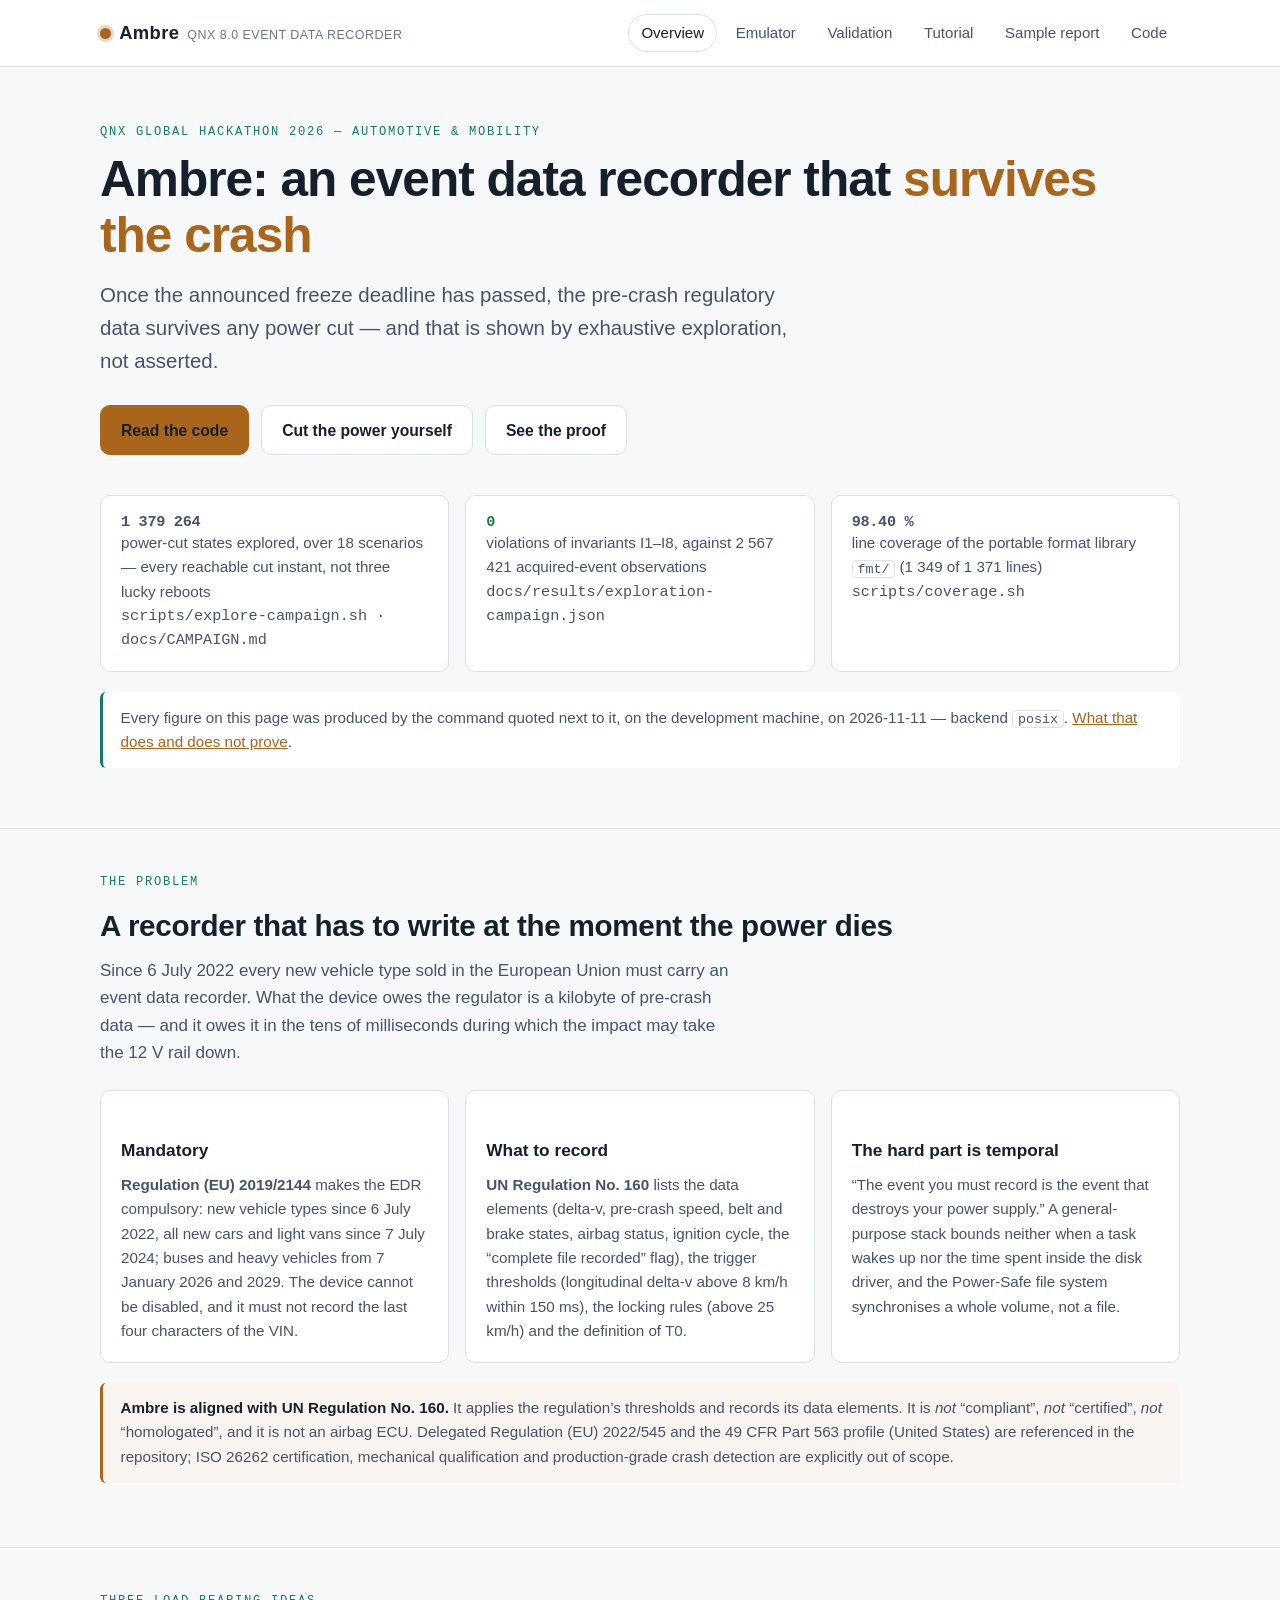
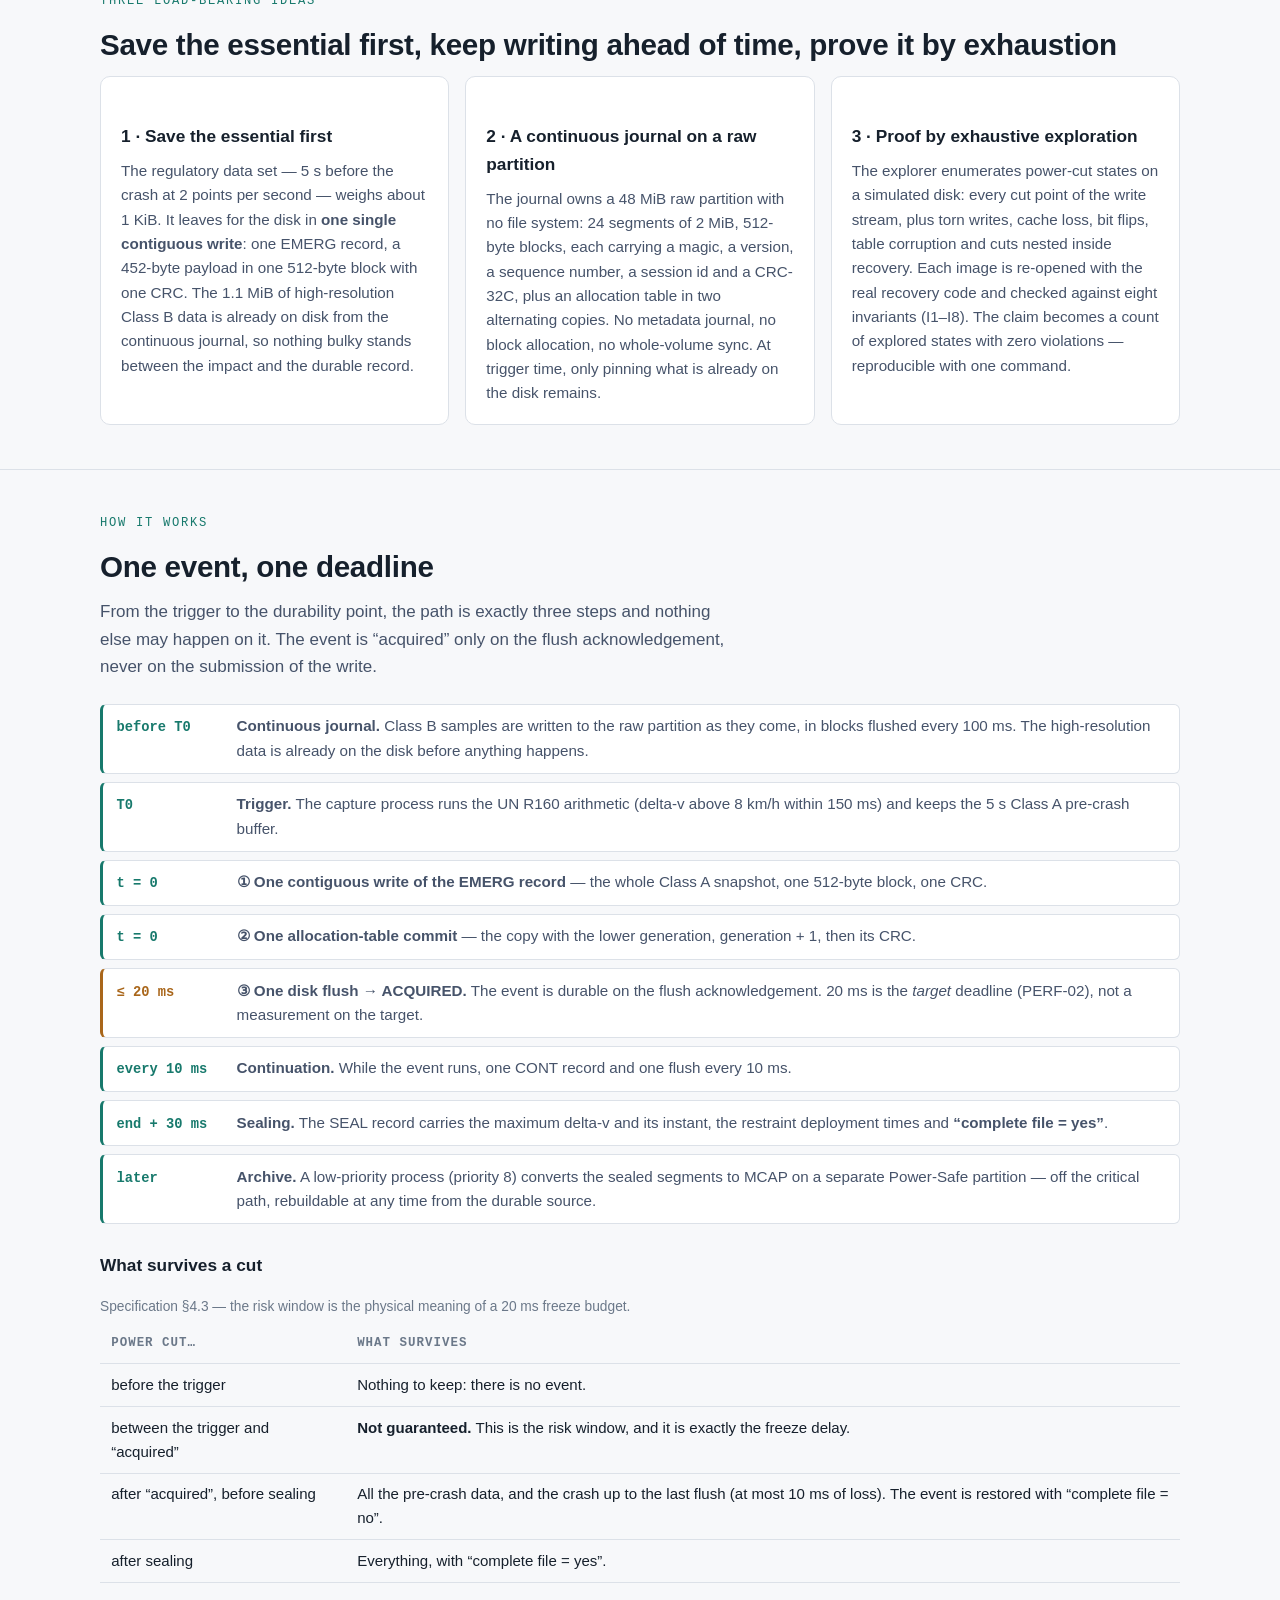
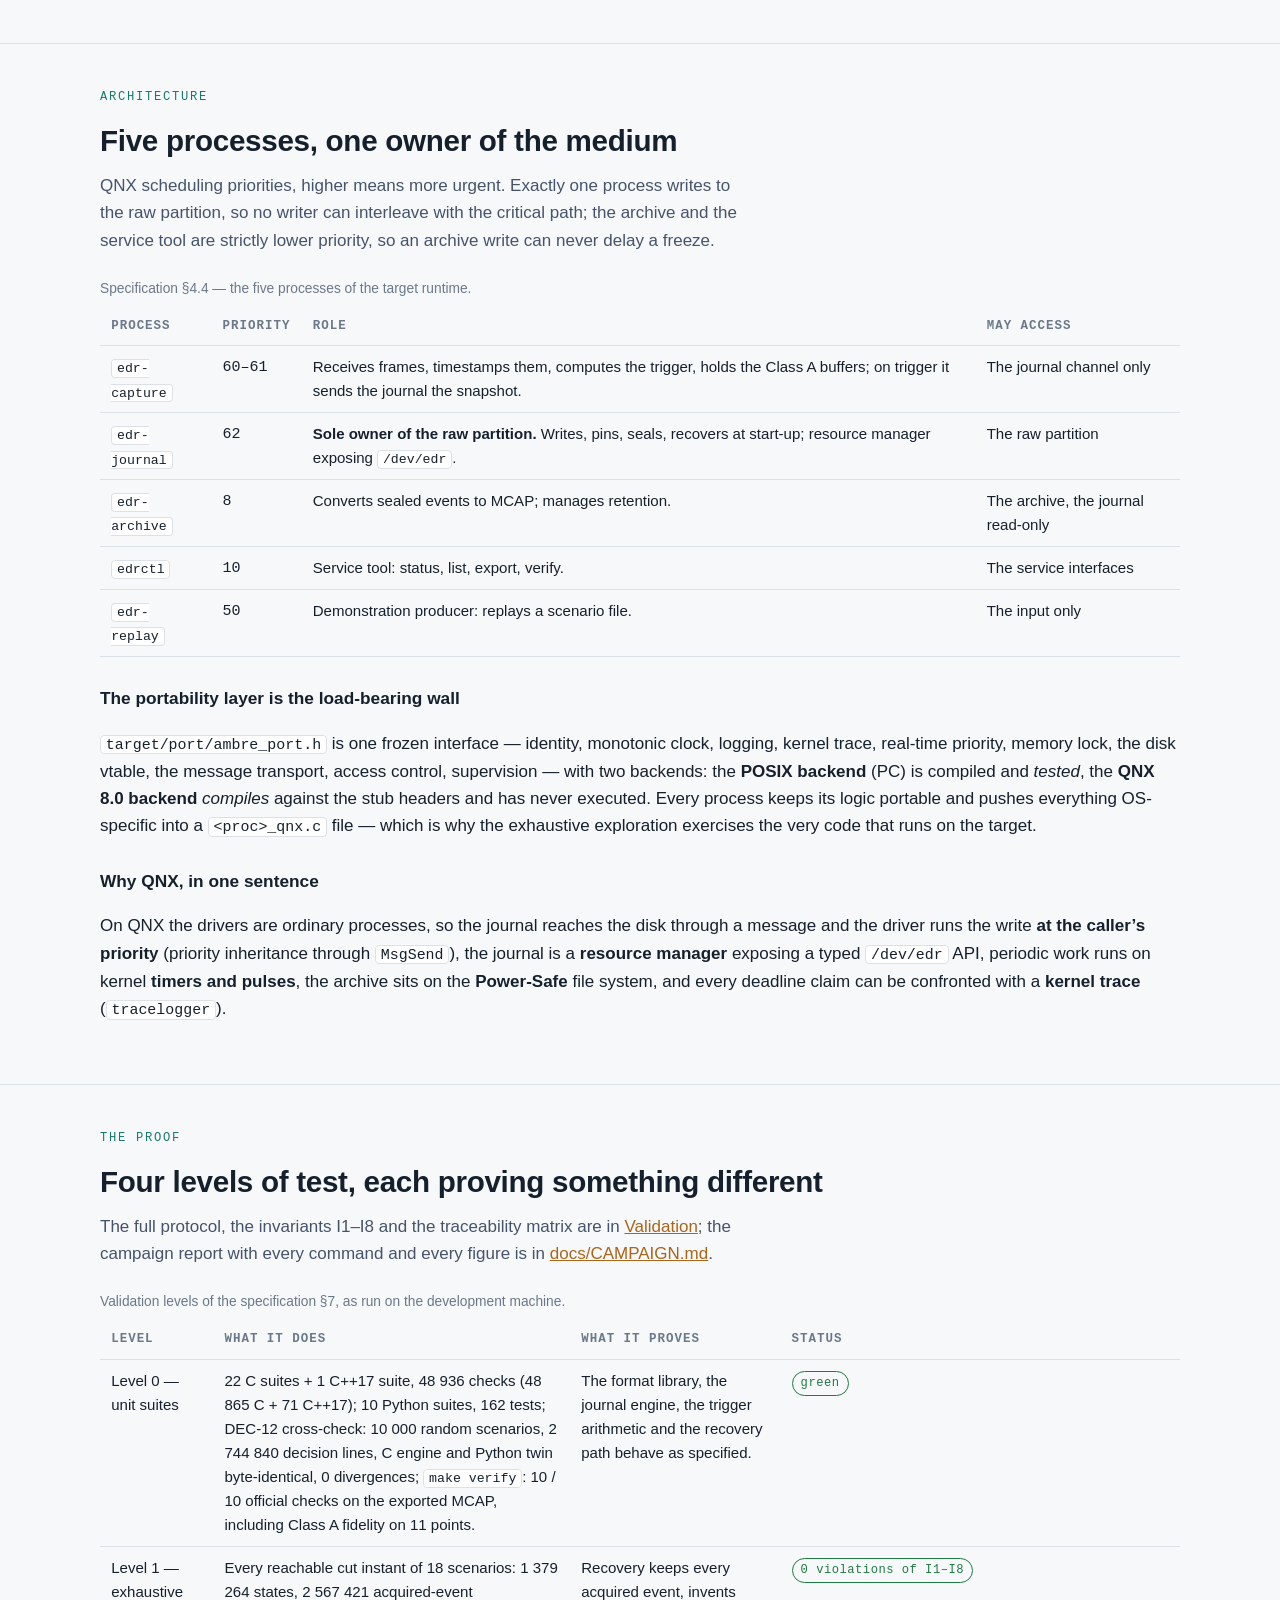
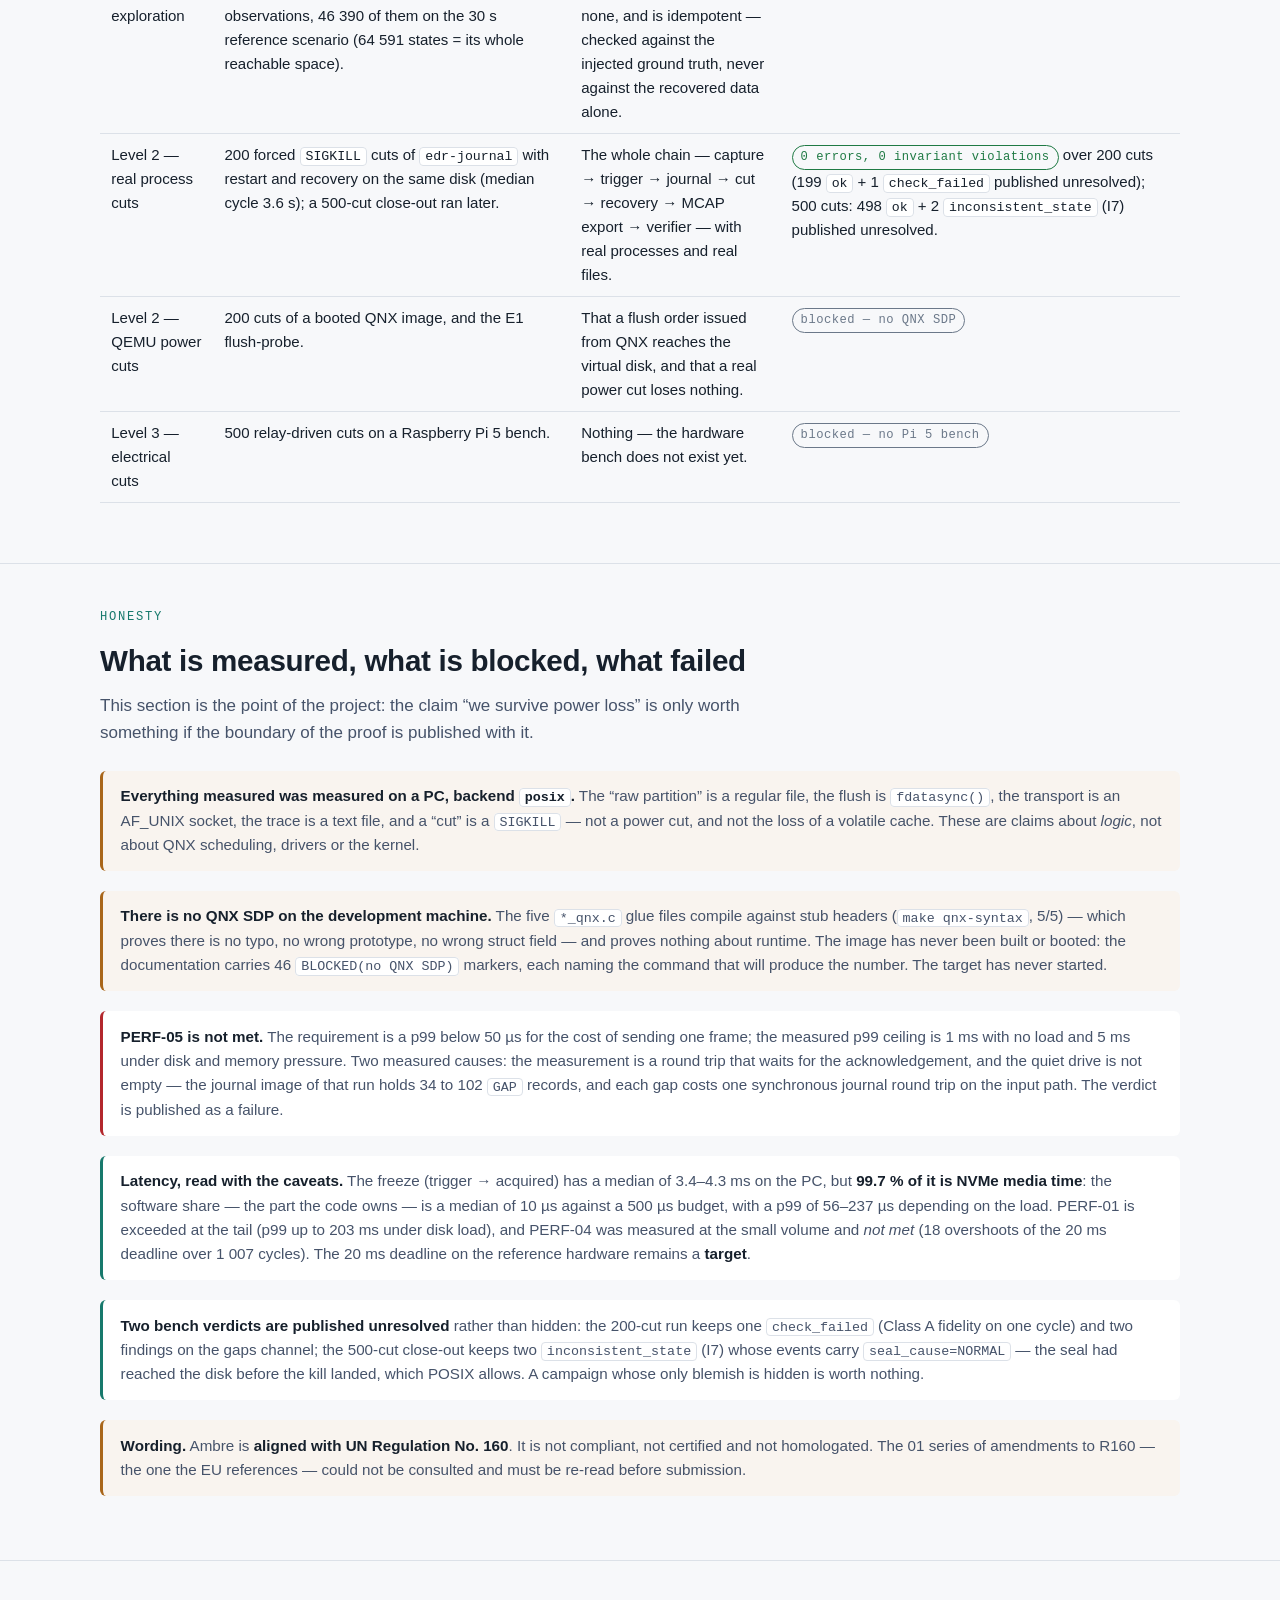
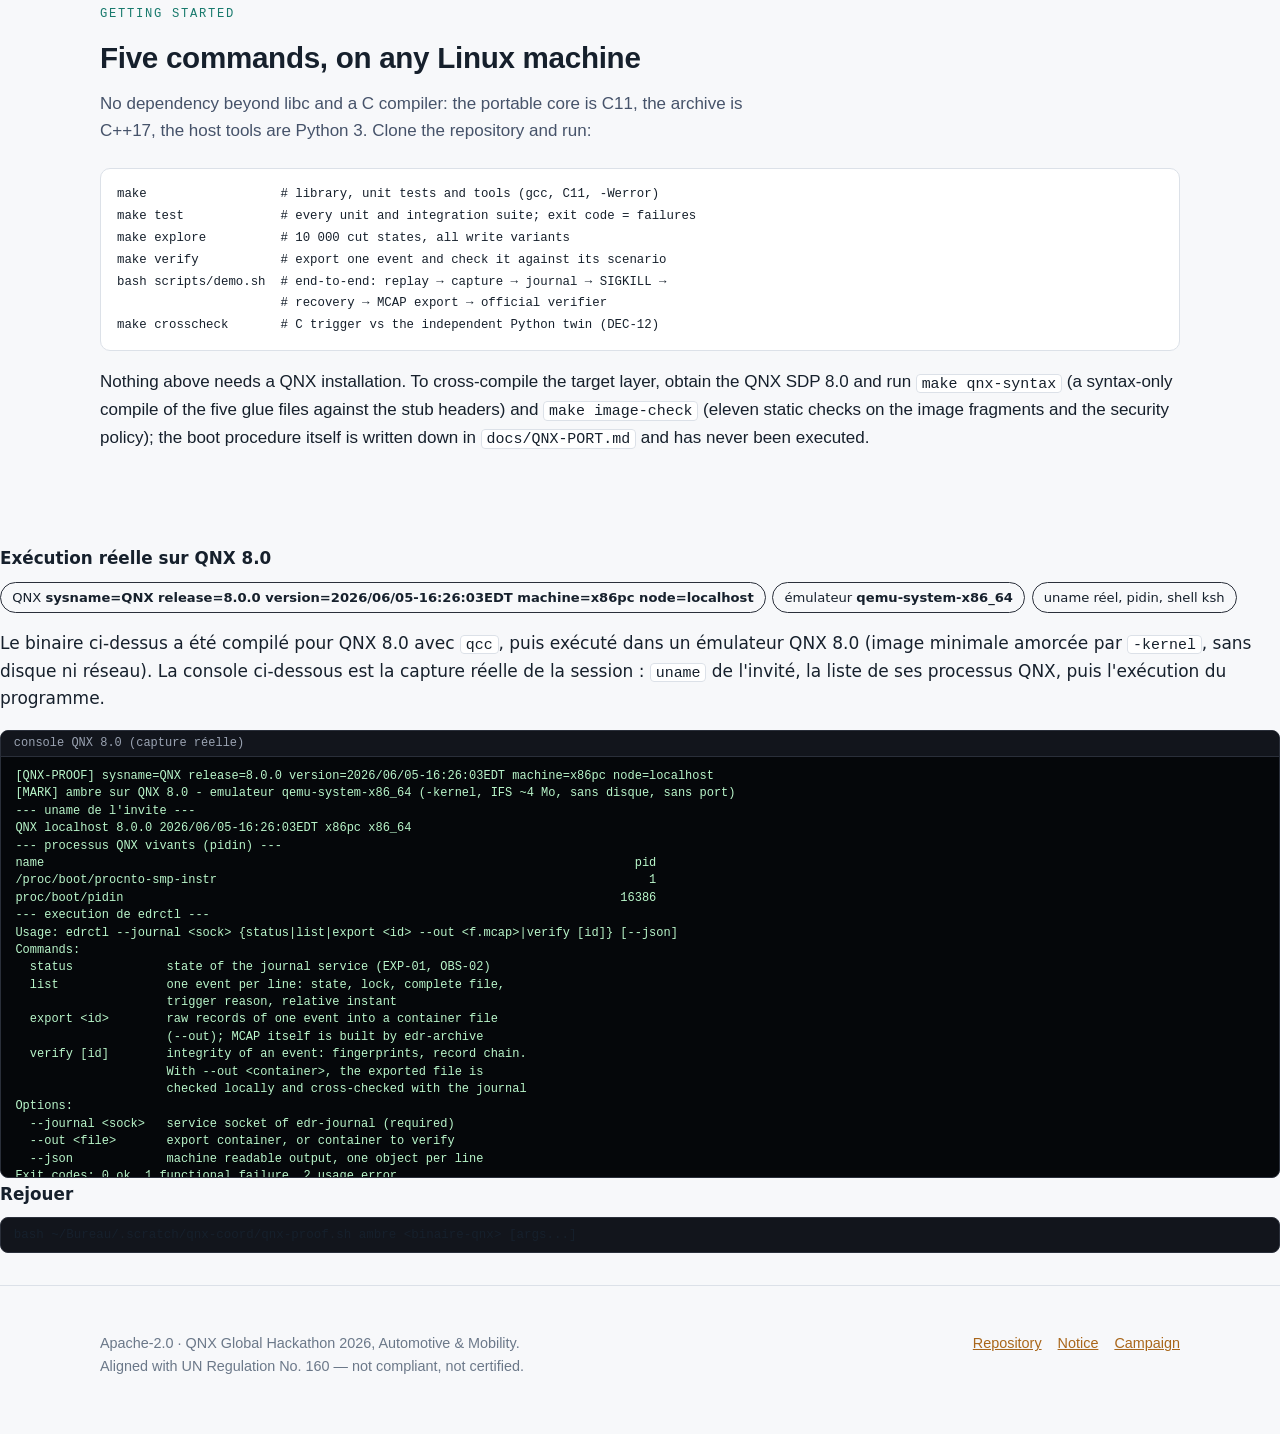
==== commit 9de15772: "site: section « Exécution réelle sur QNX 8.0 » Ajout d'un bloc autonome (styles inline, 0 dépendance" ====
--- a/site/index.html
+++ b/site/index.html
@@ -453,6 +453,73 @@
   </div>
 </section>
 
+<section class="glane-qnx">
+
+<style>
+.glane-qnx{margin:2rem 0;font-family:system-ui,-apple-system,Segoe UI,Roboto,sans-serif}
+.glane-qnx h3{margin:.2rem 0 .6rem;font-size:1.05rem}
+.glane-qnx .badges{display:flex;flex-wrap:wrap;gap:.4rem;margin-bottom:.8rem}
+.glane-qnx .badge{border:1px solid #2a2f3a;border-radius:999px;padding:.25rem .7rem;font-size:.82rem}
+.glane-qnx .term{background:#05070a;border:1px solid #2a2f3a;border-radius:8px;overflow:hidden}
+.glane-qnx .bar{background:#12151c;border-bottom:1px solid #2a2f3a;color:#9aa3b2;
+ font:12px ui-monospace,Menlo,Consolas,monospace;padding:.35rem .8rem}
+.glane-qnx pre{margin:0;padding:.7rem .9rem;color:#b9f6ca;background:transparent;
+ font:12px/1.45 ui-monospace,Menlo,Consolas,monospace;max-height:420px;overflow:auto;white-space:pre}
+.glane-qnx .cmd{background:#12151c;border:1px solid #2a2f3a;border-radius:8px;padding:.6rem .8rem;
+ font:12.5px ui-monospace,Menlo,Consolas,monospace;overflow:auto}
+</style>
+<h3>Exécution réelle sur QNX 8.0</h3>
+<div class="badges">
+<span class="badge">QNX <b>sysname=QNX release=8.0.0 version=2026/06/05-16:26:03EDT machine=x86pc node=localhost</b></span>
+<span class="badge">émulateur <b>qemu-system-x86_64</b></span>
+<span class="badge">uname réel, pidin, shell ksh</span>
+</div>
+<p>Le binaire ci-dessus a été compilé pour QNX 8.0 avec <code>qcc</code>, puis exécuté
+dans un émulateur QNX 8.0 (image minimale amorcée par <code>-kernel</code>, sans disque
+ni réseau). La console ci-dessous est la capture réelle de la session&nbsp;: <code>uname</code>
+de l'invité, la liste de ses processus QNX, puis l'exécution du programme.</p>
+<div class="term"><div class="bar">console QNX 8.0 (capture réelle)</div><pre>[QNX-PROOF] sysname=QNX release=8.0.0 version=2026/06/05-16:26:03EDT machine=x86pc node=localhost
+[MARK] ambre sur QNX 8.0 - emulateur qemu-system-x86_64 (-kernel, IFS ~4 Mo, sans disque, sans port)
+--- uname de l&#x27;invite ---
+QNX localhost 8.0.0 2026/06/05-16:26:03EDT x86pc x86_64
+--- processus QNX vivants (pidin) ---
+name                                                                                  pid
+/proc/boot/procnto-smp-instr                                                            1
+proc/boot/pidin                                                                     16386
+--- execution de edrctl ---
+Usage: edrctl --journal &lt;sock&gt; {status|list|export &lt;id&gt; --out &lt;f.mcap&gt;|verify [id]} [--json]
+Commands:
+  status             state of the journal service (EXP-01, OBS-02)
+  list               one event per line: state, lock, complete file,
+                     trigger reason, relative instant
+  export &lt;id&gt;        raw records of one event into a container file
+                     (--out); MCAP itself is built by edr-archive
+  verify [id]        integrity of an event: fingerprints, record chain.
+                     With --out &lt;container&gt;, the exported file is
+                     checked locally and cross-checked with the journal
+Options:
+  --journal &lt;sock&gt;   service socket of edr-journal (required)
+  --out &lt;file&gt;       export container, or container to verify
+  --json             machine readable output, one object per line
+Exit codes: 0 ok, 1 functional failure, 2 usage error.
+slog2_api: cannot connect to slogger2 server...errno=No such file or directory
+slog2_api: cannot connect to slogger2 server...errno=No such file or directory
+Unable to access &quot;/dev/name/local/dev-edr-journal&quot; (2)
+edrctl: cannot reach the journal service on /dev/edr/journal (-3)
+edrctl: cannot reach the journal service on /dev/edr/journal (-3)
+slog2_api: cannot connect to slogger2 server...errno=No such file or directory
+slog2_api: cannot connect to slogger2 server...errno=No such file or directory
+slog2_api: cannot connect to slogger2 server...errno=No such file or directory
+Unable to access &quot;/dev/name/local/dev-edr-j2&quot; (2)
+edrctl: cannot reach the journal service on /dev/edr/j2 (-3)
+edrctl: cannot reach the journal service on /dev/edr/j2 (-3)
+[QNX-PROOF] sysname=QNX release=8.0.0 version=2026/06/05-16:26:03EDT machine=x86pc node=localhost
+[MARK] FIN ambre
+--- shell ksh interactif (systeme QNX reel) ---</pre></div>
+<h3>Rejouer</h3>
+<div class="cmd">bash ~/Bureau/.scratch/qnx-coord/qnx-proof.sh ambre &lt;binaire-qnx&gt; [args...]</div>
+</section>
+
 </main>
 
 <footer class="site-footer">
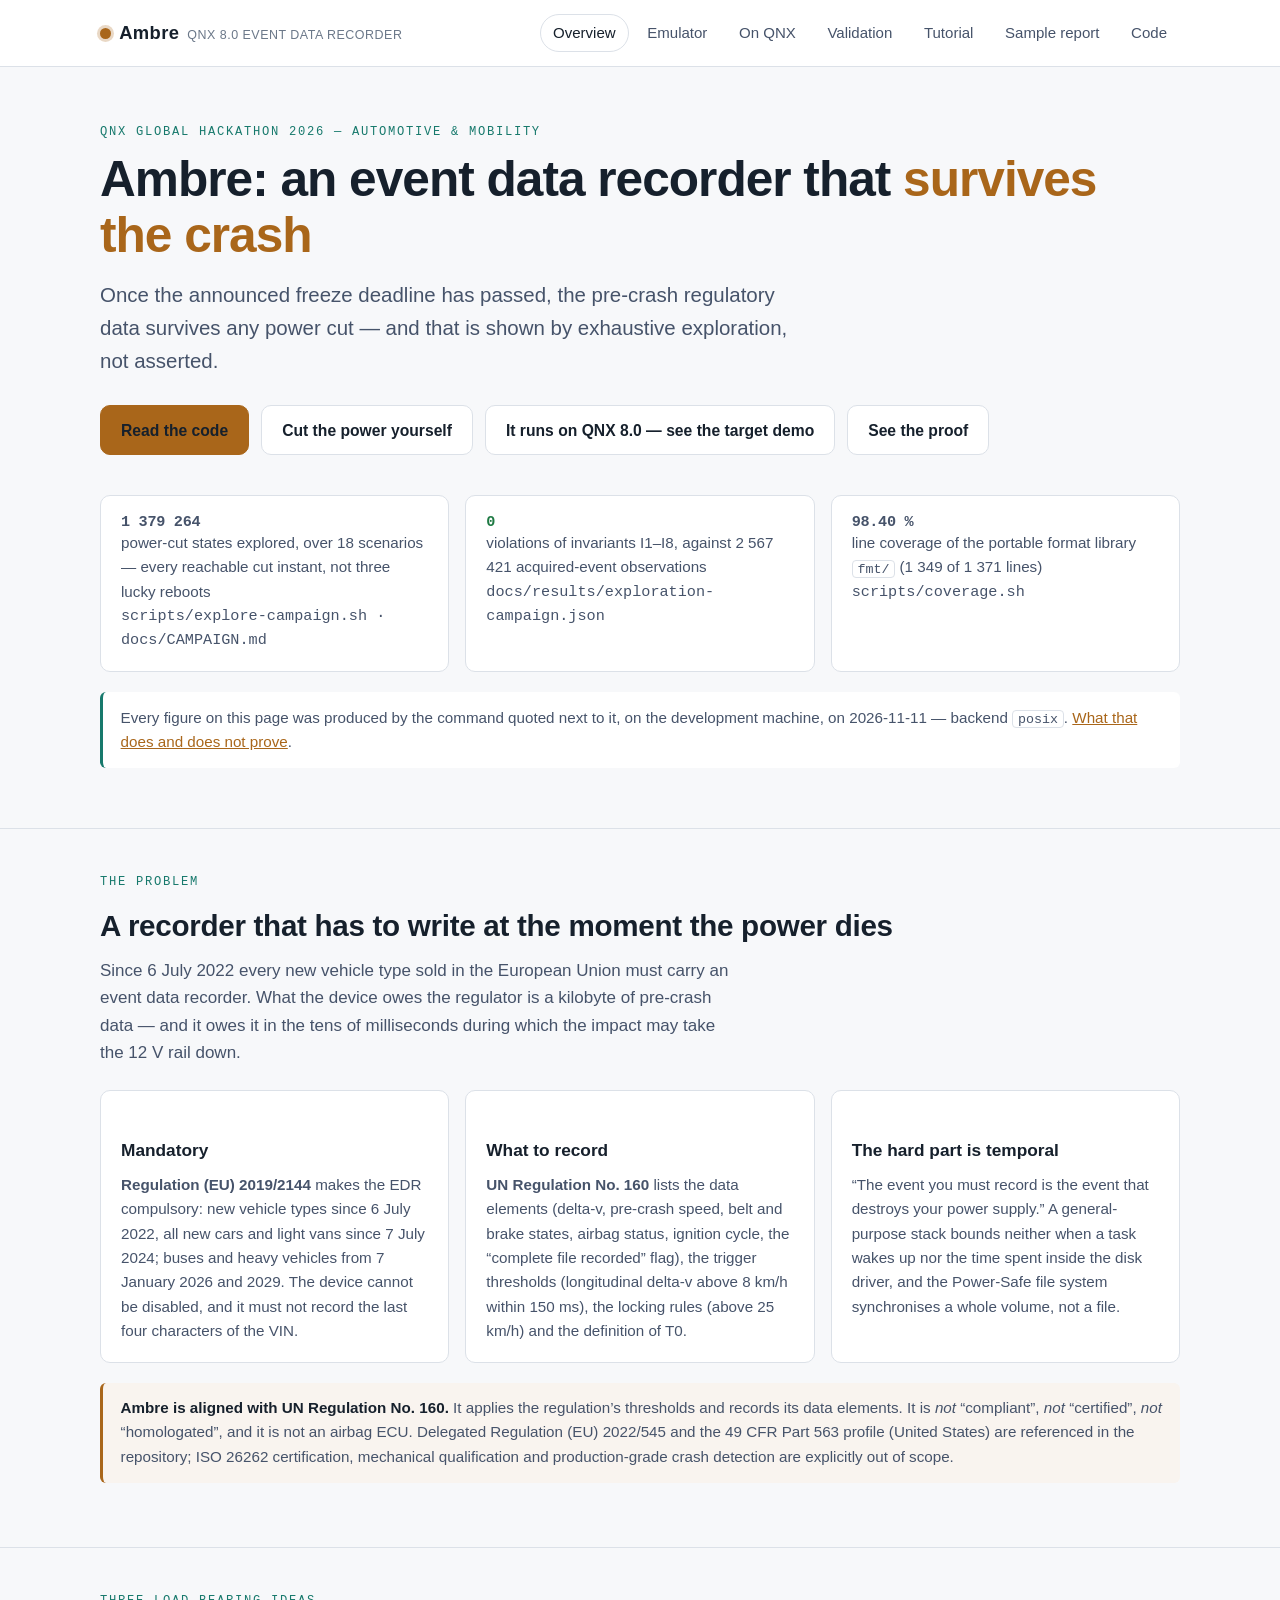
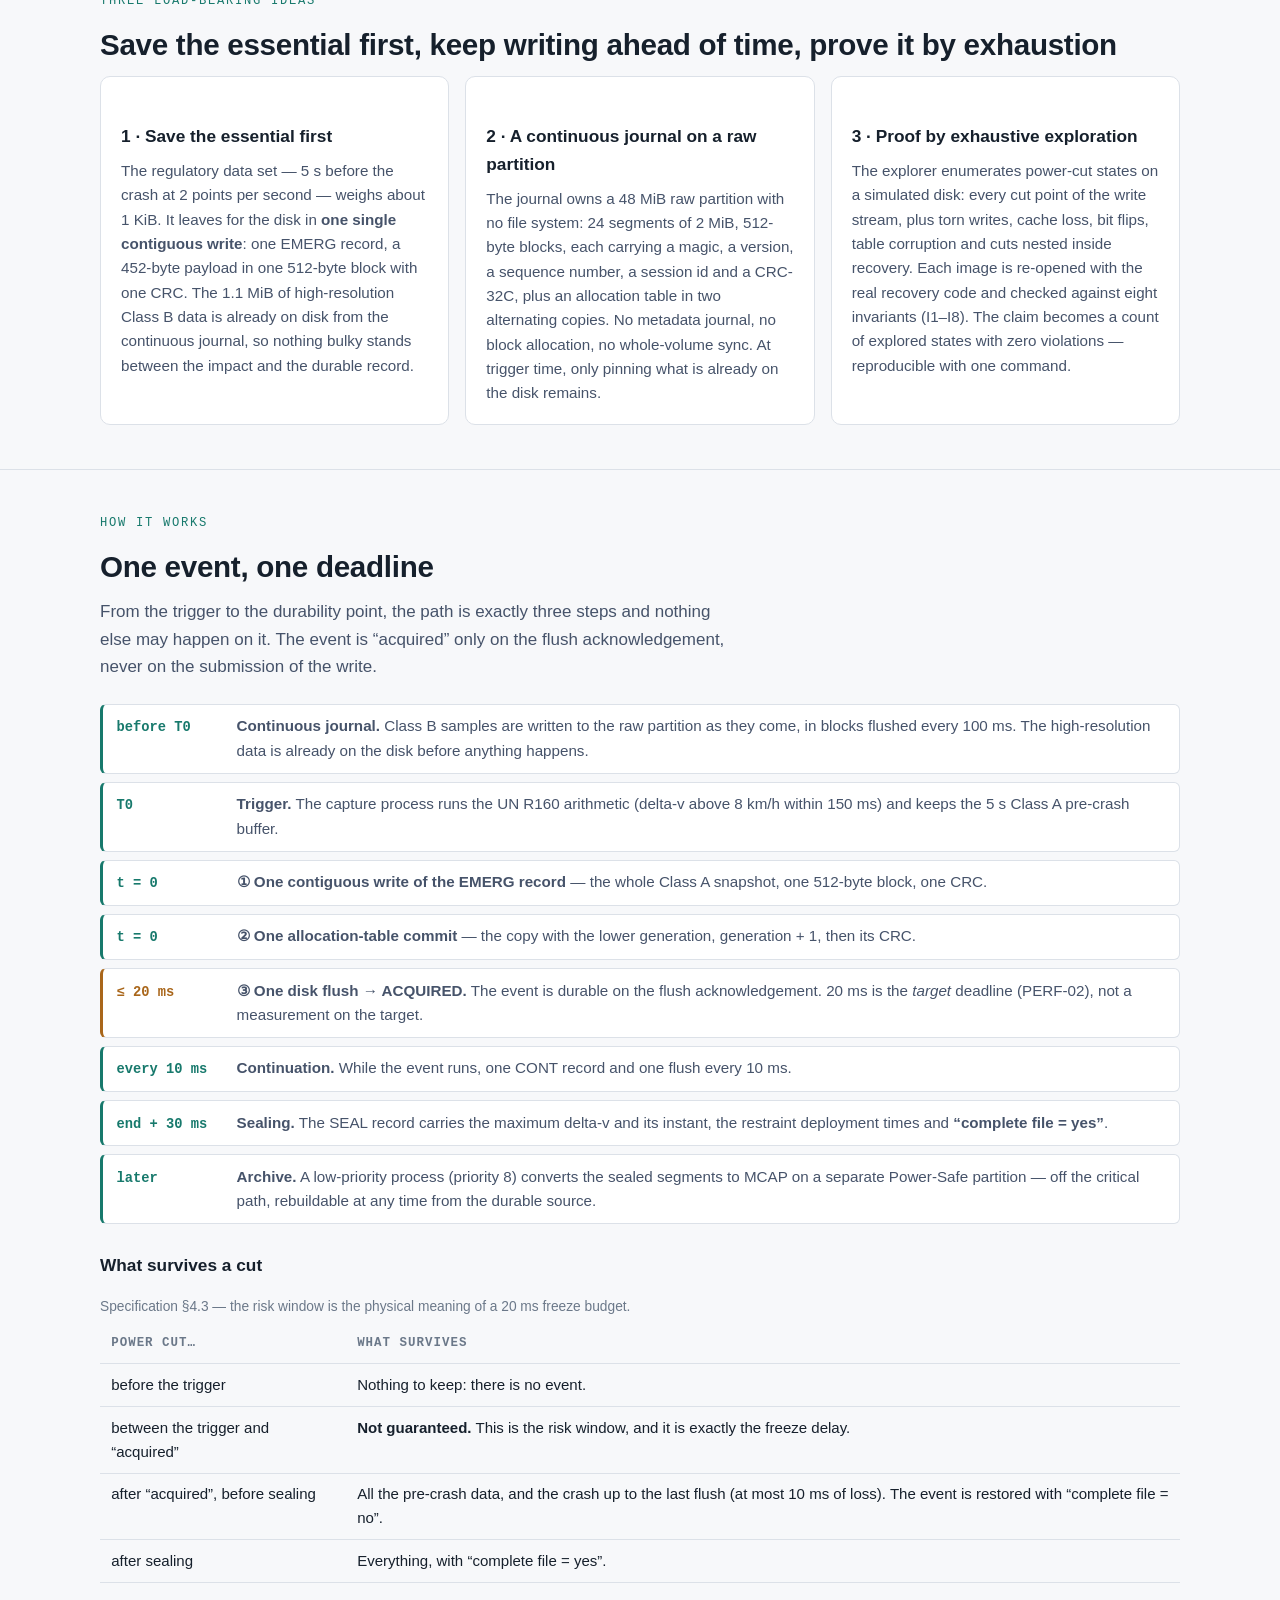
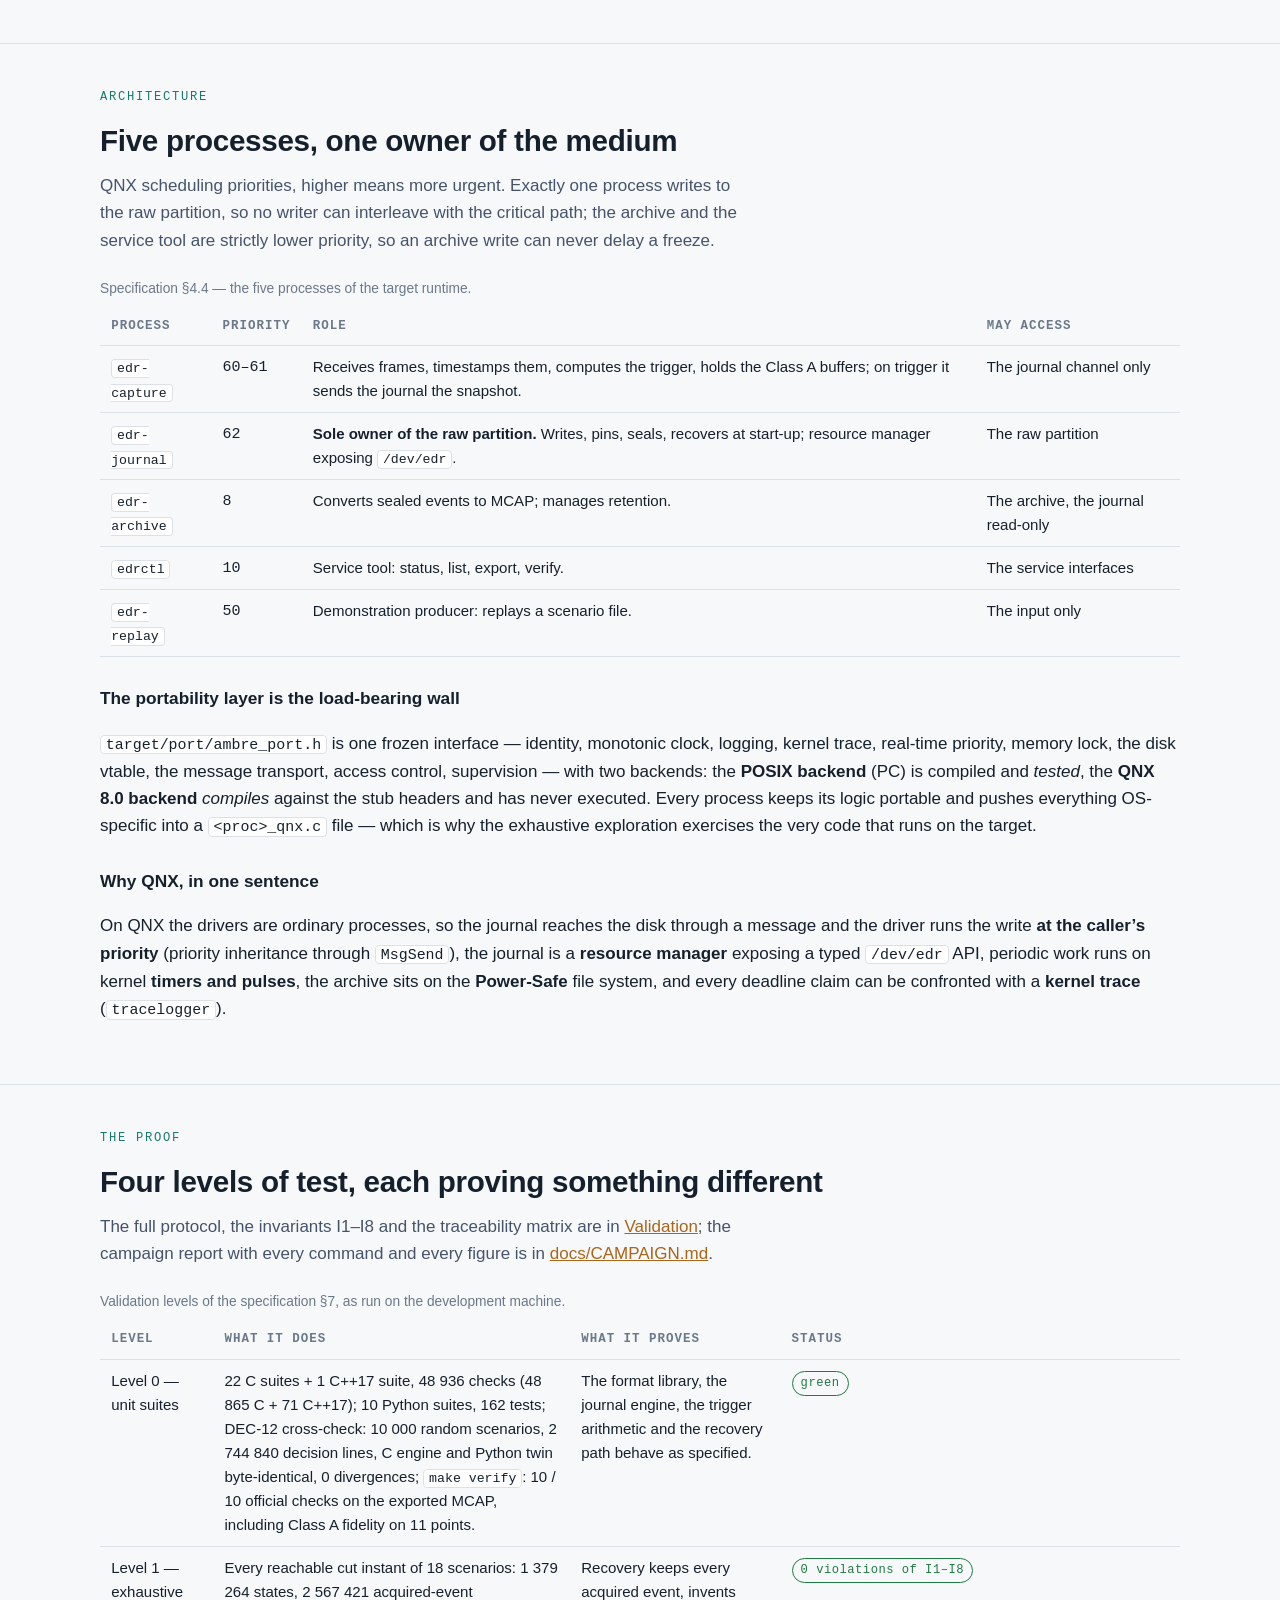
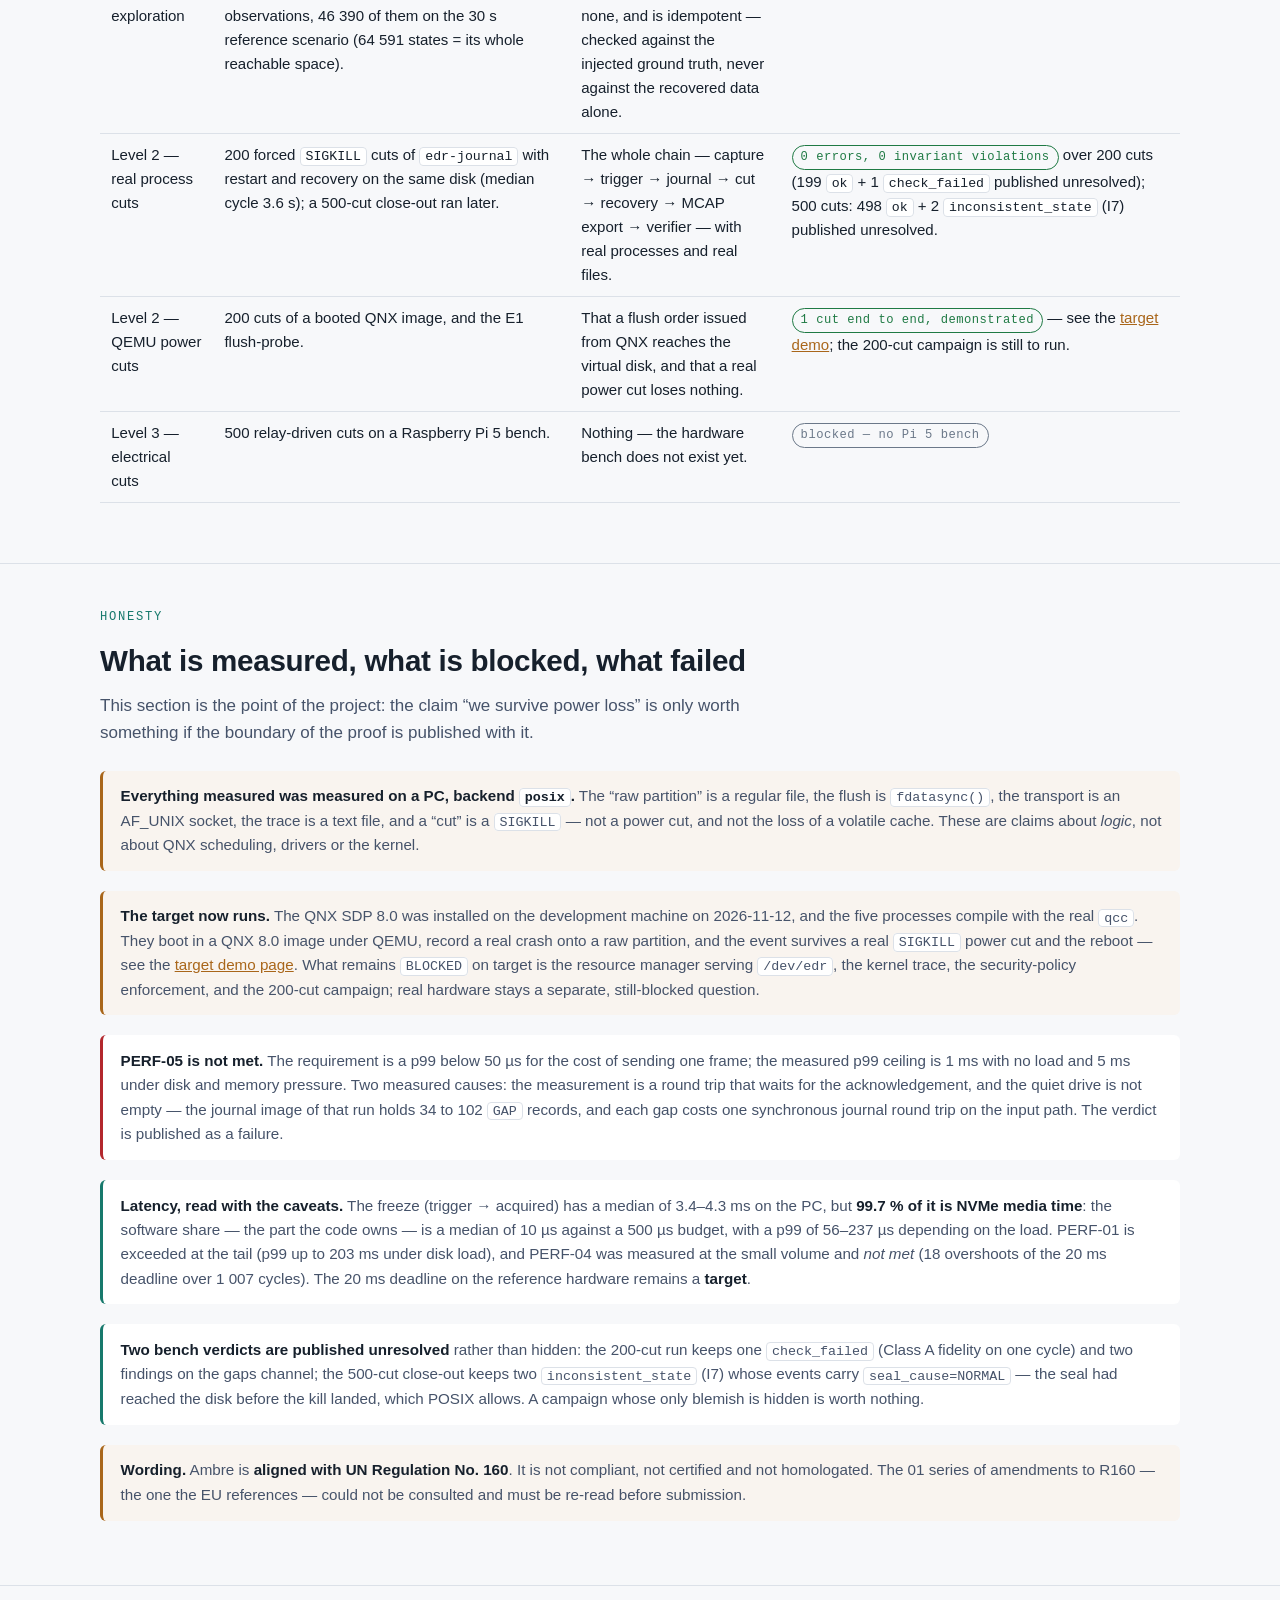
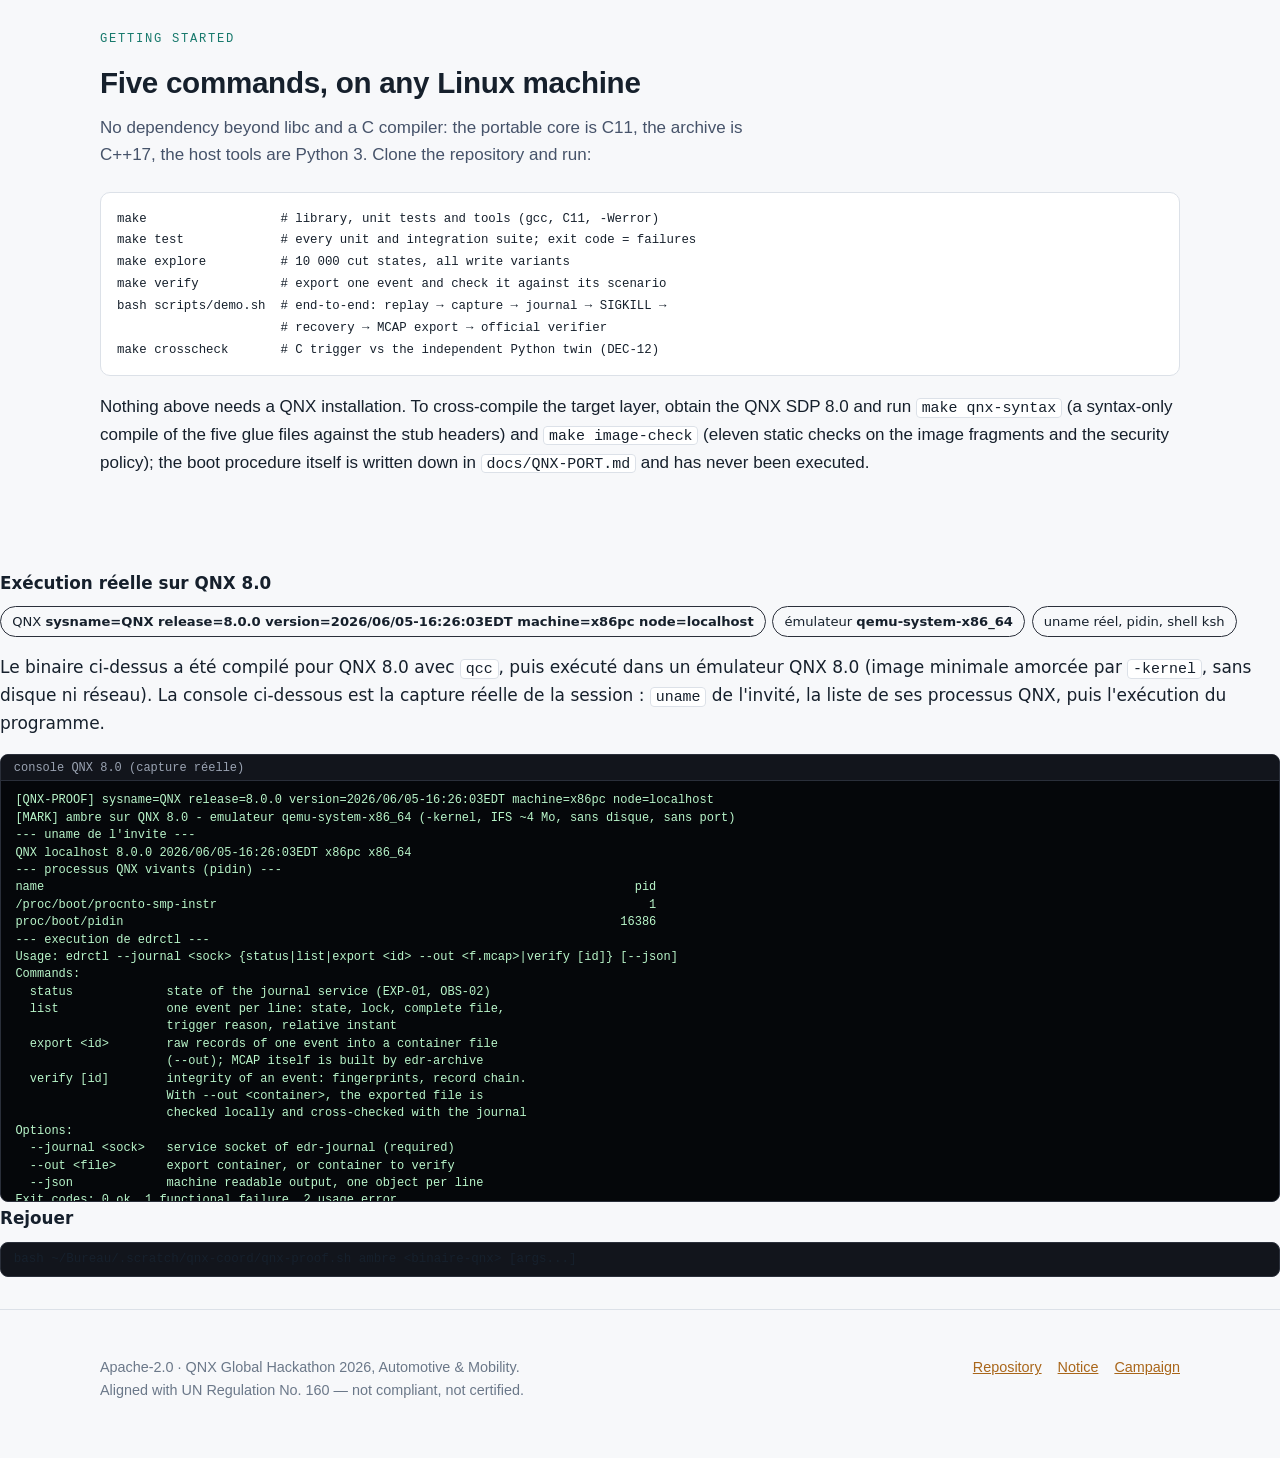
==== commit 29211cb0: "site: publish the target demo — it runs on QNX 8.0, for real A new page (site/on-target.html) publis" ====
--- a/site/index.html
+++ b/site/index.html
@@ -18,6 +18,7 @@
       <ul>
         <li><a href="index.html" aria-current="page">Overview</a></li>
         <li><a href="emulator.html">Emulator</a></li>
+        <li><a href="on-target.html">On QNX</a></li>
         <li><a href="validation.html">Validation</a></li>
         <li><a href="tutorial.html">Tutorial</a></li>
         <li><a href="report/index.html">Sample report</a></li>
@@ -38,6 +39,7 @@
   <div class="hero-actions">
     <a class="btn btn-primary" href="https://github.com/BaptisteFaisy/ambre">Read the code</a>
     <a class="btn" href="emulator.html">Cut the power yourself</a>
+    <a class="btn" href="on-target.html">It runs on QNX 8.0 — see the target demo</a>
     <a class="btn" href="validation.html">See the proof</a>
   </div>
 
@@ -358,7 +360,8 @@
           <td>200 cuts of a booted QNX image, and the E1 flush-probe.</td>
           <td>That a flush order issued from QNX reaches the virtual disk, and that a real power cut loses
           nothing.</td>
-          <td><span class="blocked">blocked — no QNX SDP</span></td>
+          <td><span class="ok">1 cut end to end, demonstrated</span> — see the
+          <a href="on-target.html">target demo</a>; the 200-cut campaign is still to run.</td>
         </tr>
         <tr>
           <td>Level 3 — electrical cuts</td>
@@ -388,11 +391,13 @@
     </div>
 
     <div class="note note-honesty">
-      <p><strong>There is no QNX SDP on the development machine.</strong> The five <code>*_qnx.c</code>
-      glue files compile against stub headers (<code>make qnx-syntax</code>, 5/5) — which proves there
-      is no typo, no wrong prototype, no wrong struct field — and proves nothing about runtime. The image
-      has never been built or booted: the documentation carries 46 <code>BLOCKED(no QNX SDP)</code>
-      markers, each naming the command that will produce the number. The target has never started.</p>
+      <p><strong>The target now runs.</strong> The QNX SDP 8.0 was installed on the development machine on
+      2026-11-12, and the five processes compile with the real <code>qcc</code>. They boot in a QNX 8.0
+      image under QEMU, record a real crash onto a raw partition, and the event survives a real
+      <code>SIGKILL</code> power cut and the reboot — see the <a href="on-target.html">target demo page</a>.
+      What remains <code>BLOCKED</code> on target is the resource manager serving <code>/dev/edr</code>, the
+      kernel trace, the security-policy enforcement, and the 200-cut campaign; real hardware stays a
+      separate, still-blocked question.</p>
     </div>
 
     <div class="note note-fail">
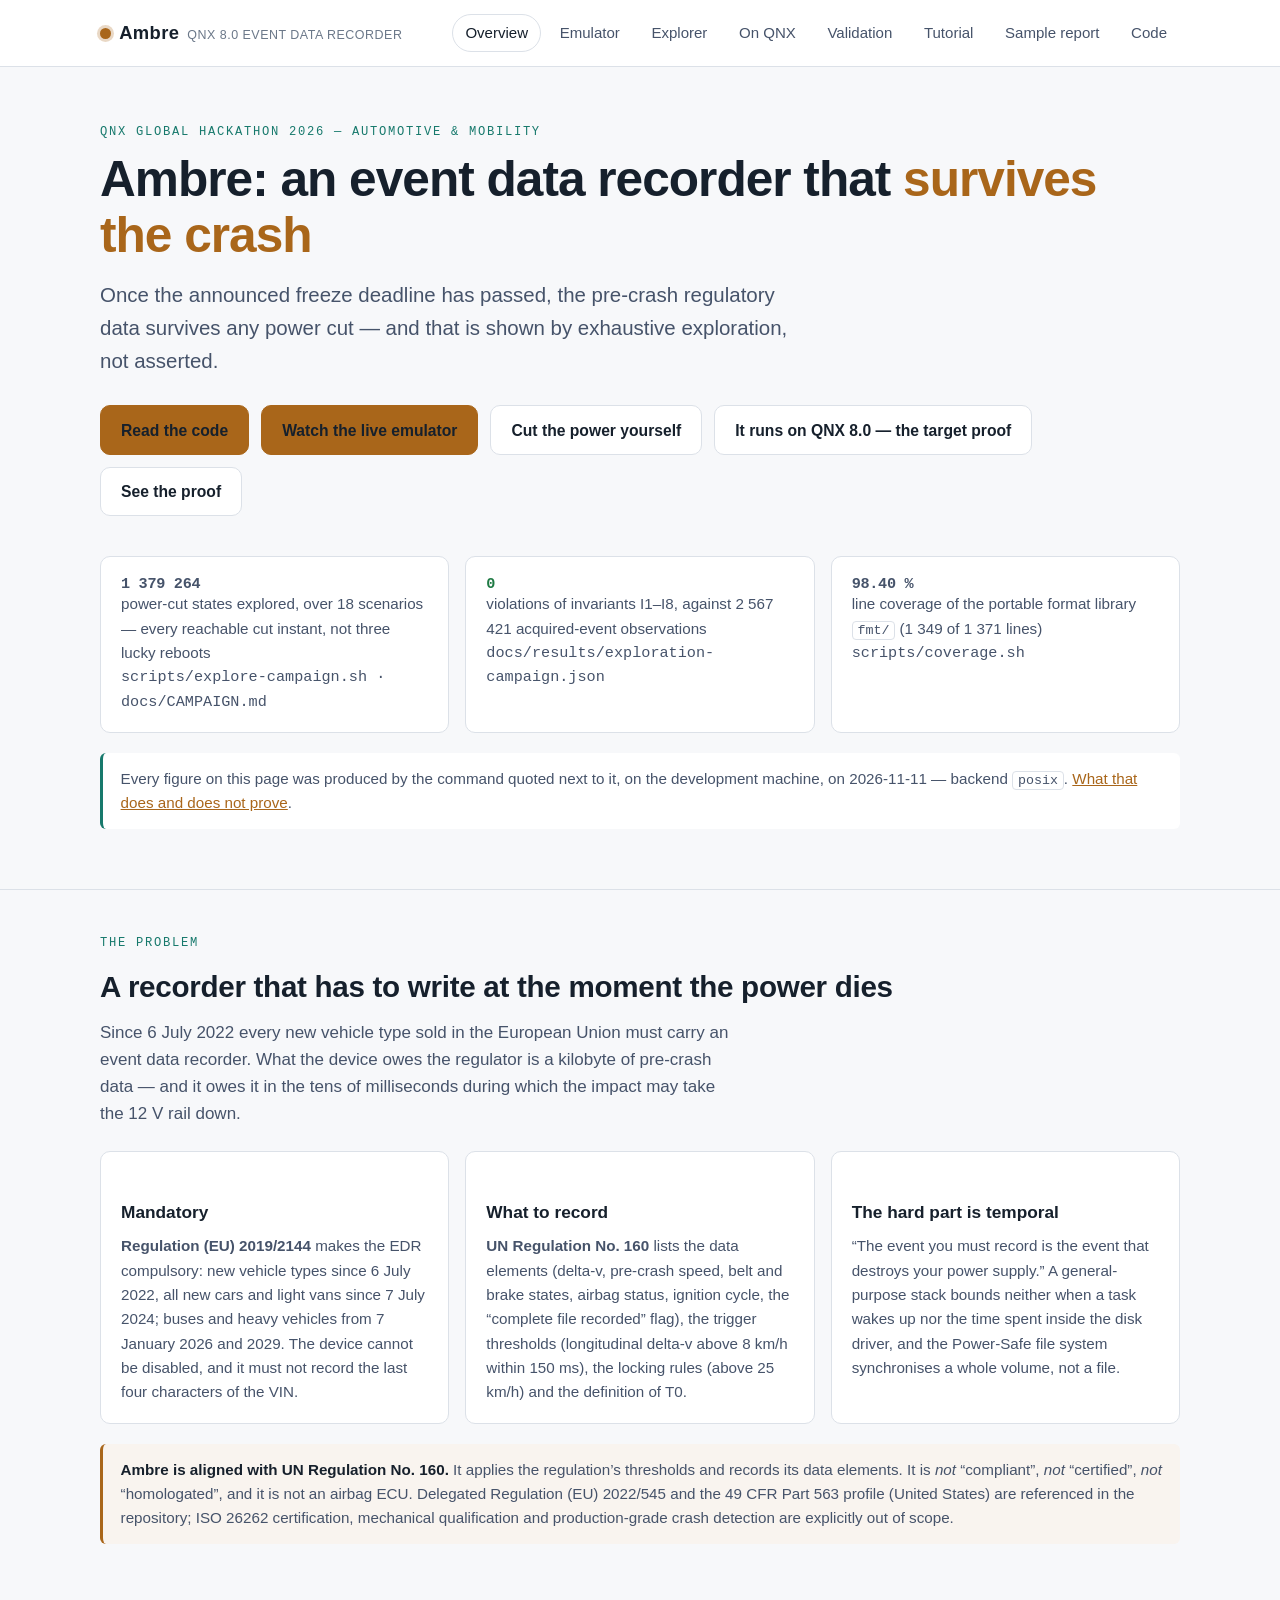
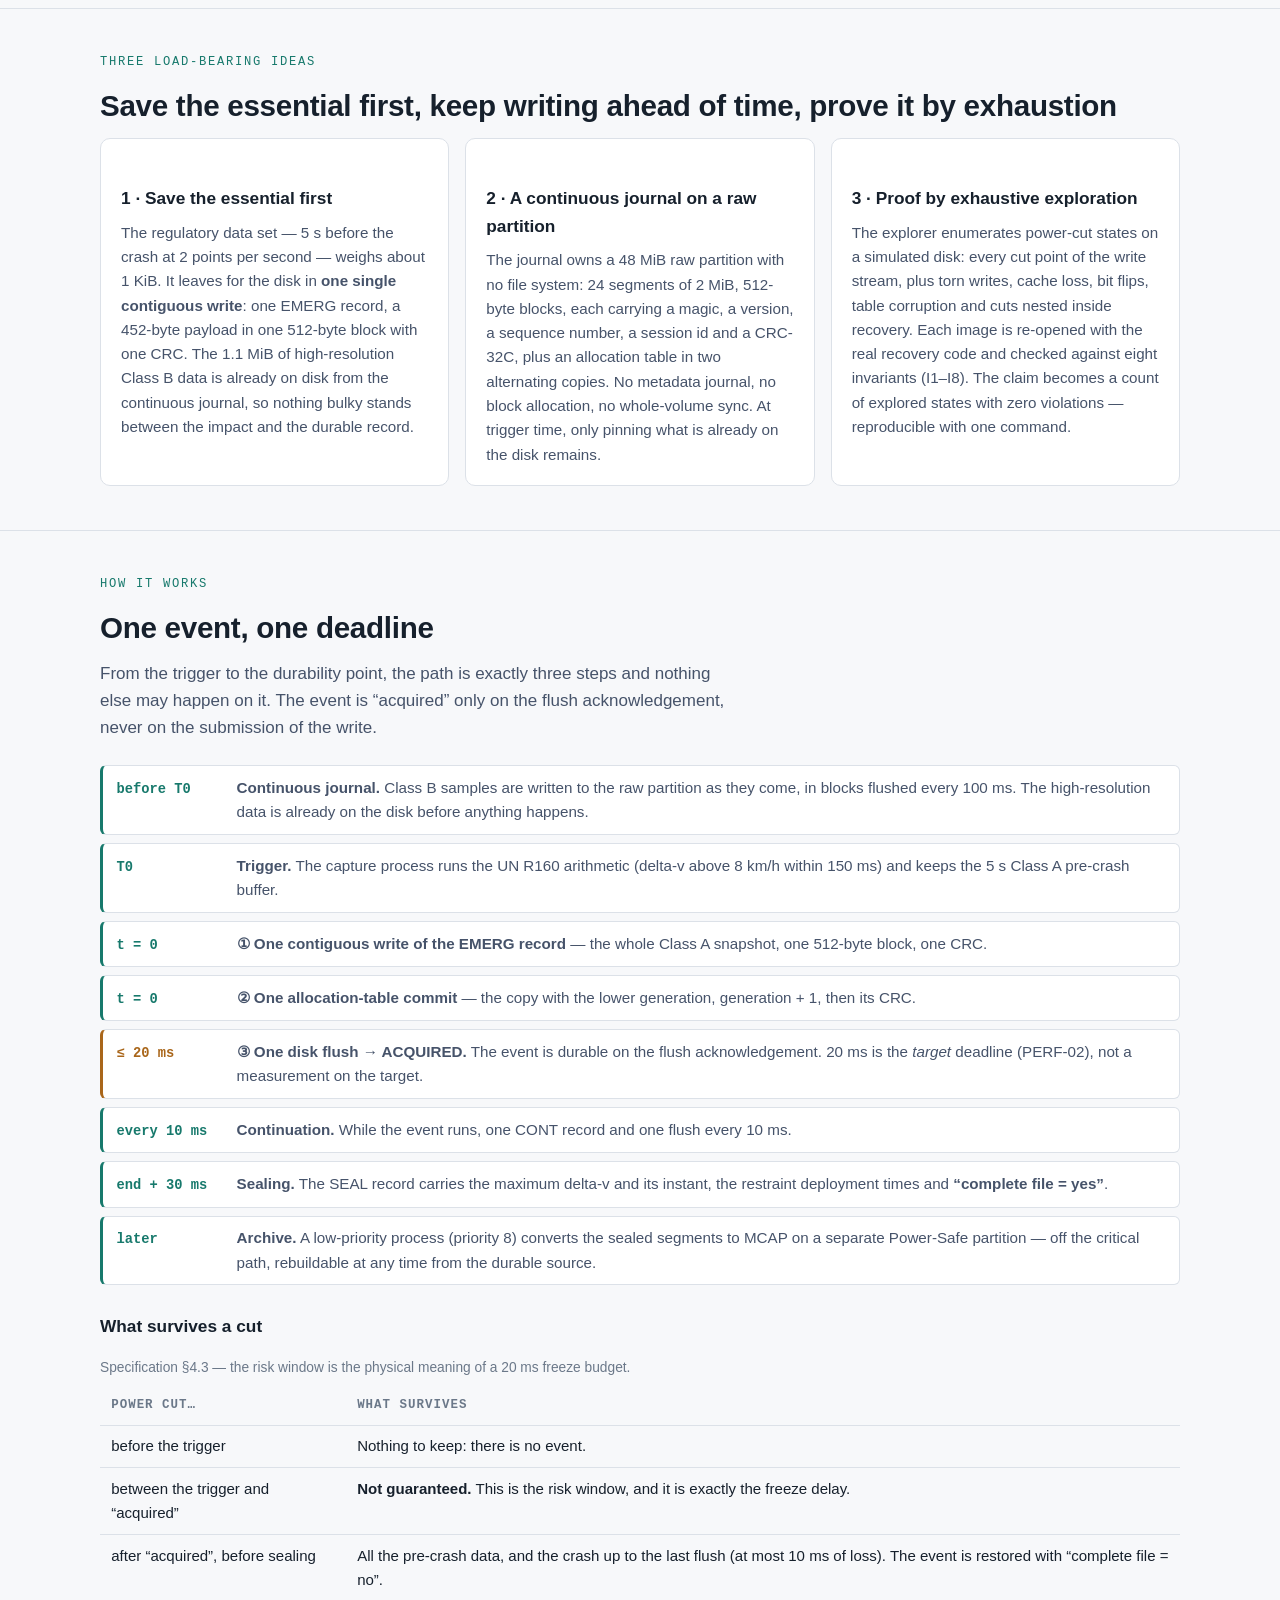
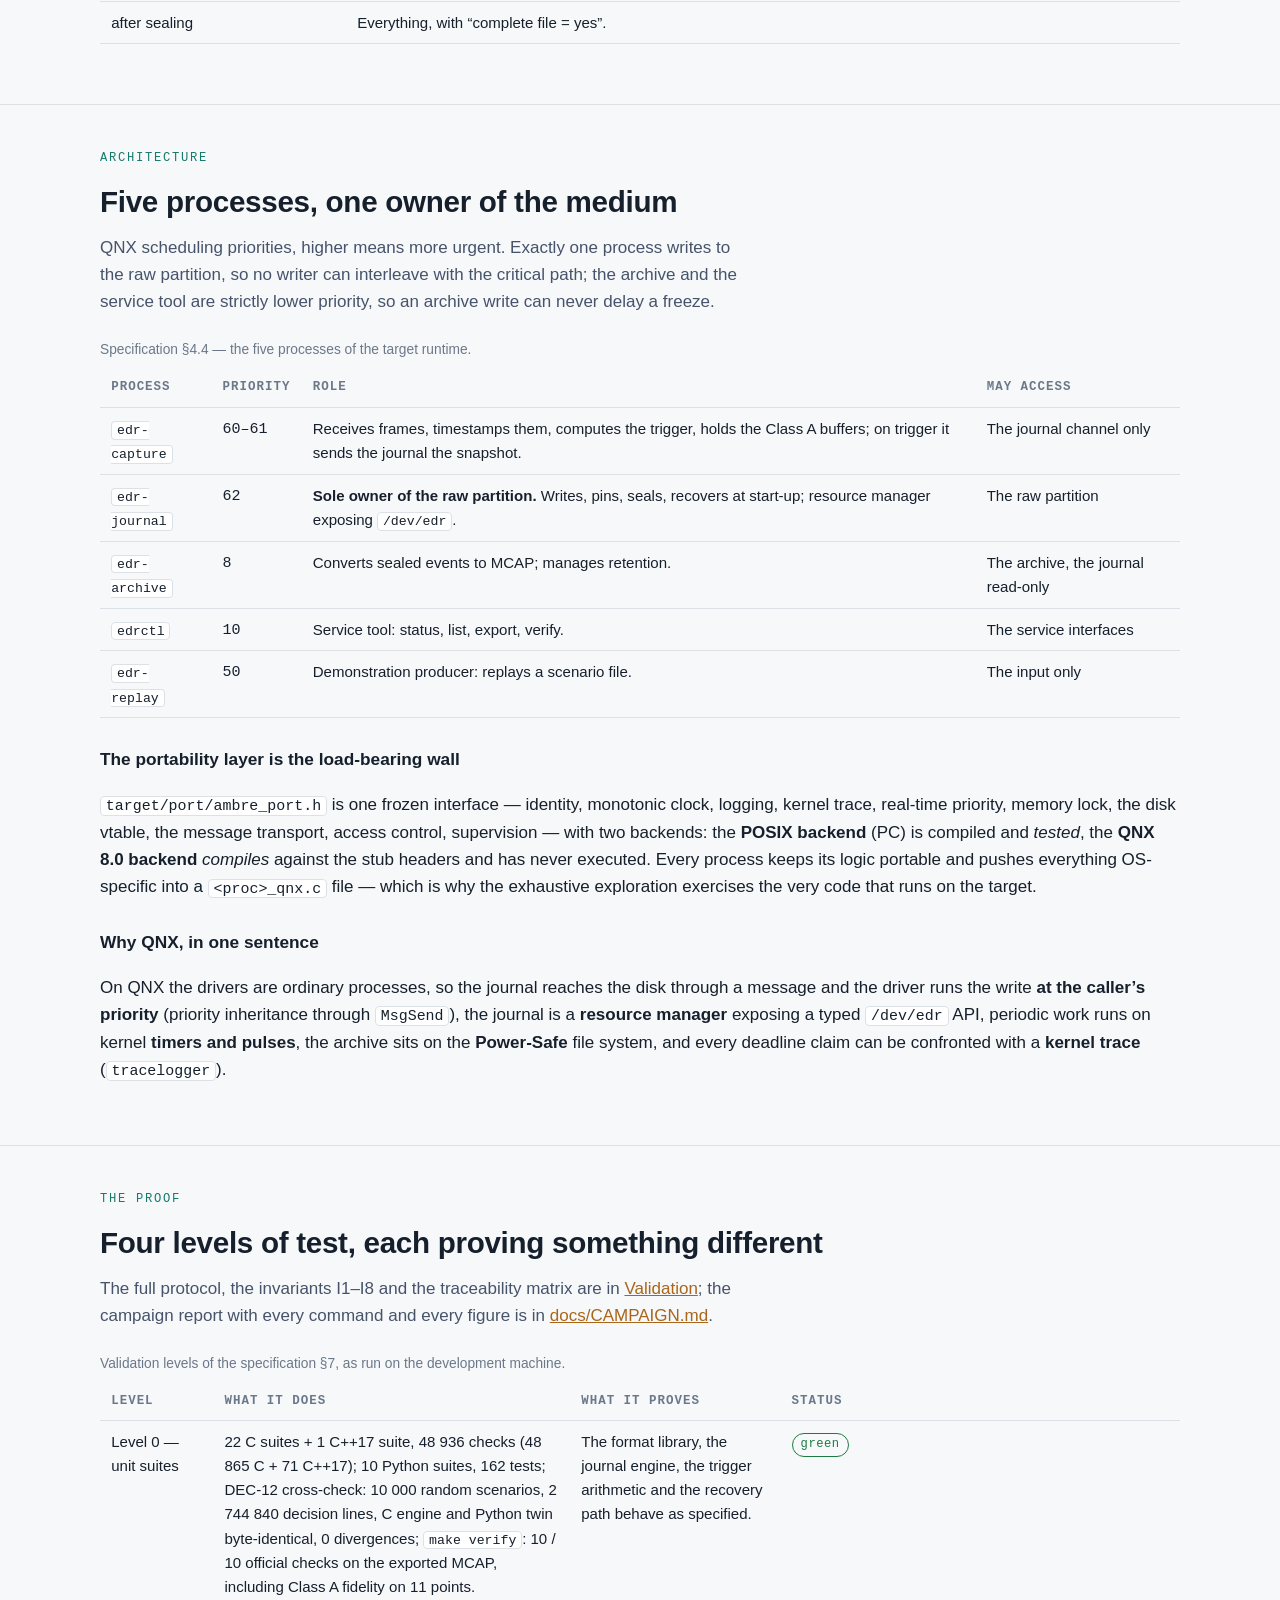
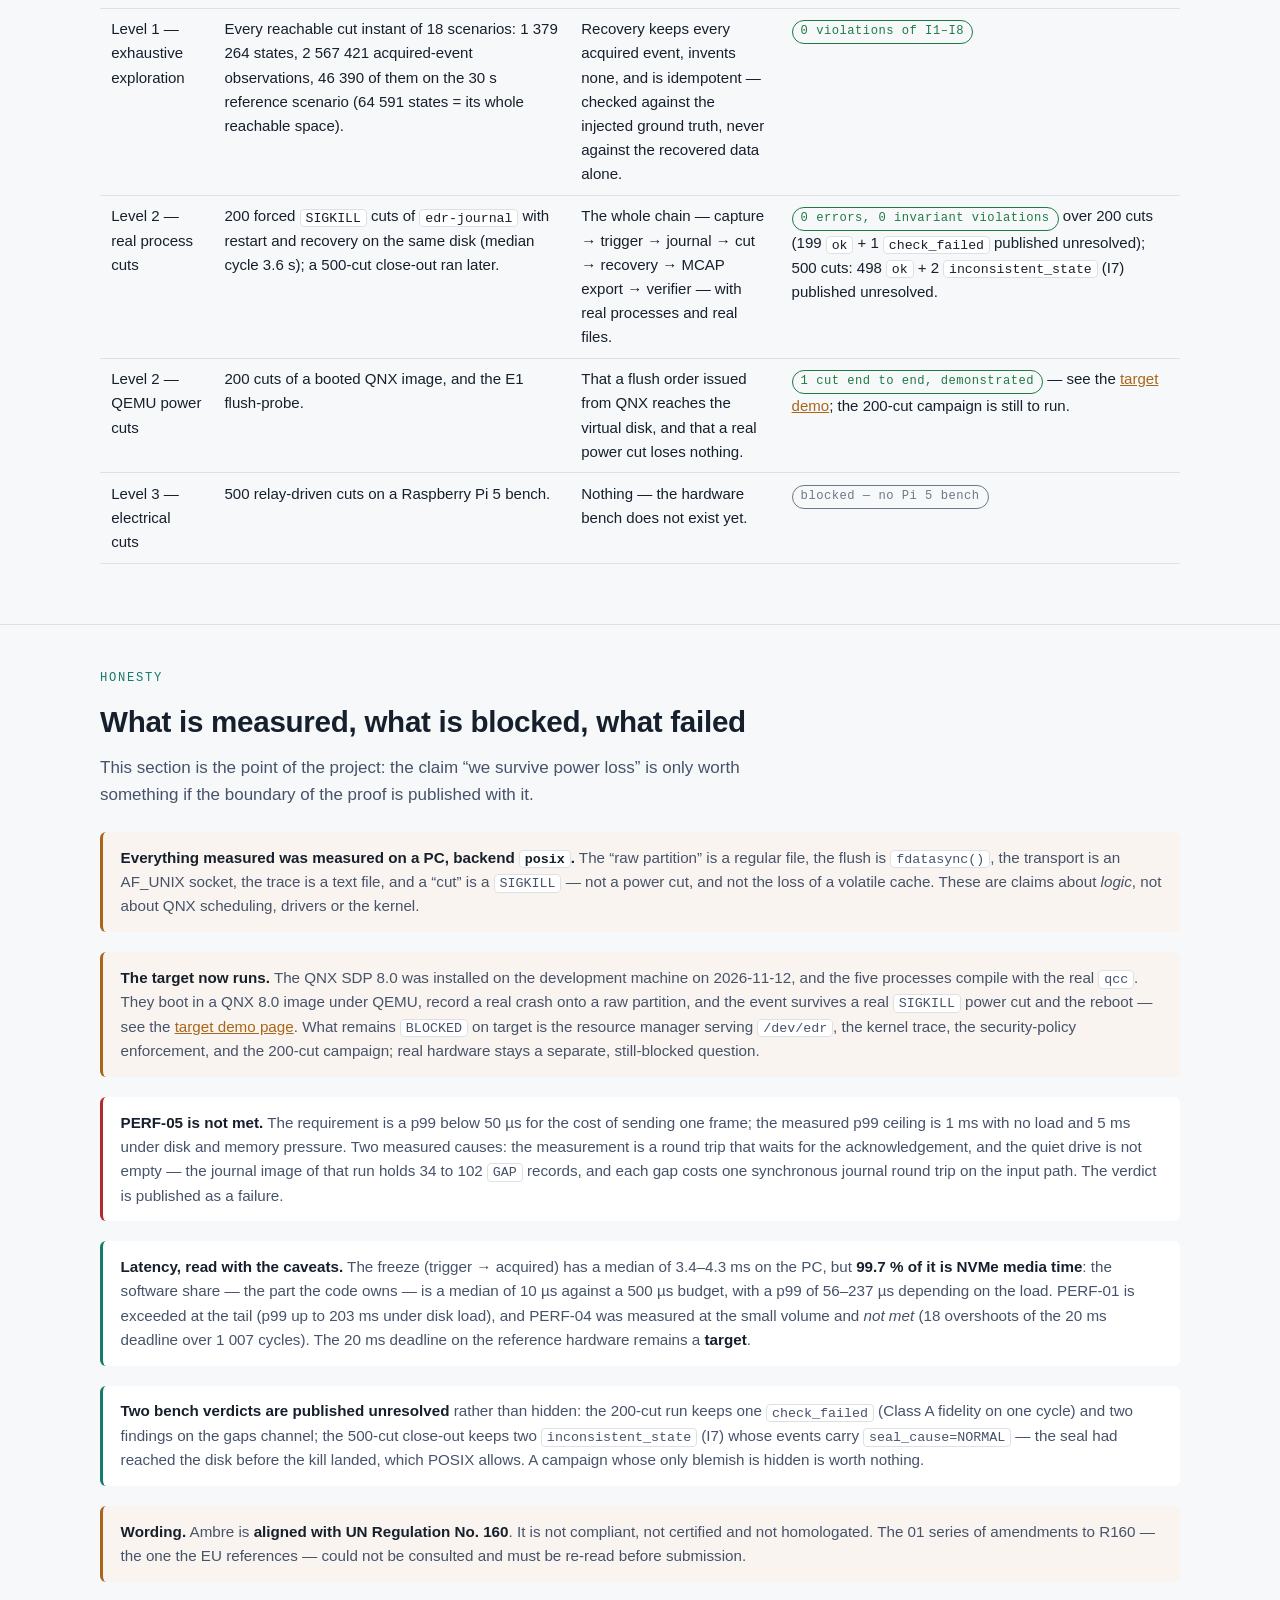
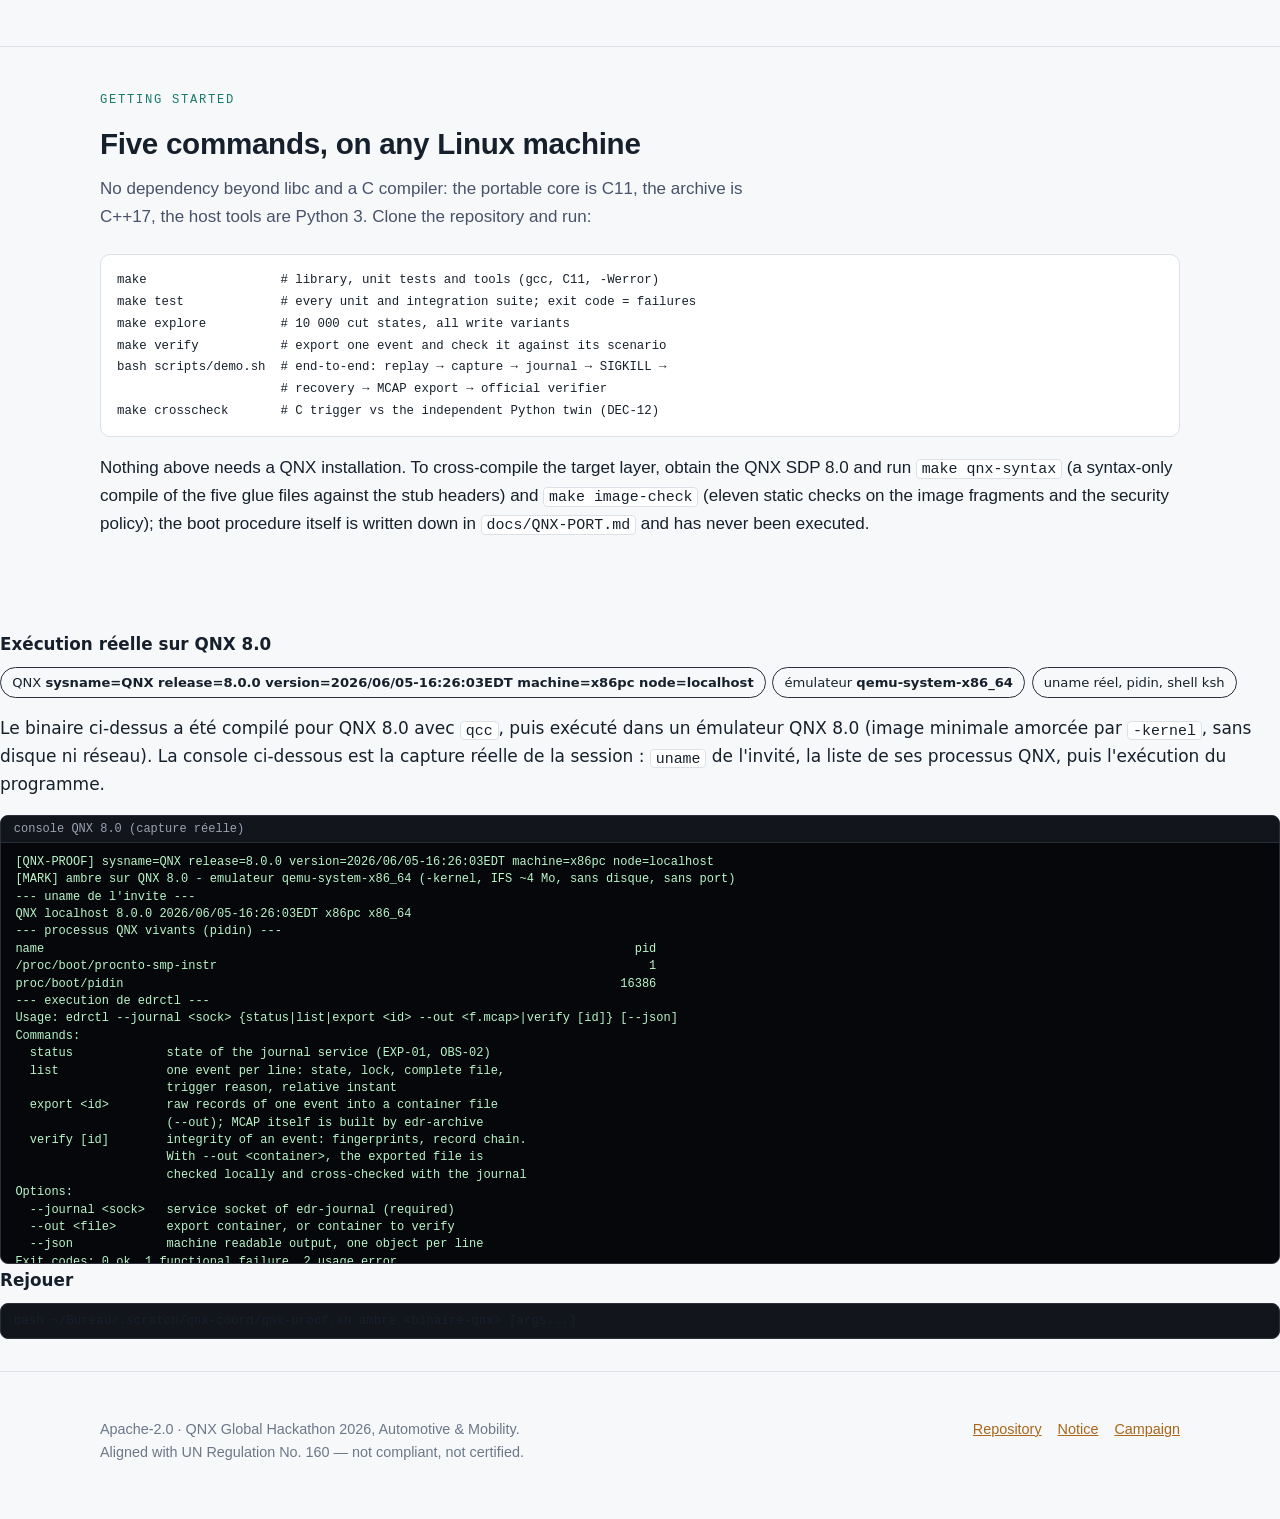
==== commit ece02dcc: "site: the Emulator page IS the emulator — a real QNX 8.0 guest, live The site's "Emulator" tab was t" ====
--- a/site/index.html
+++ b/site/index.html
@@ -18,11 +18,12 @@
       <ul>
         <li><a href="index.html" aria-current="page">Overview</a></li>
         <li><a href="emulator.html">Emulator</a></li>
+        <li><a href="explorer.html">Explorer</a></li>
         <li><a href="on-target.html">On QNX</a></li>
         <li><a href="validation.html">Validation</a></li>
         <li><a href="tutorial.html">Tutorial</a></li>
         <li><a href="report/index.html">Sample report</a></li>
-        <li><a href="https://github.com/BaptisteFaisy/ambre">Code</a></li>
+        <li><a href="https://github.com/Tradoooo/ambre">Code</a></li>
       </ul>
     </nav>
   </div>
@@ -37,9 +38,10 @@
   <p class="hero-lede">Once the announced freeze deadline has passed, the pre-crash regulatory data survives any power cut
   — and that is shown by exhaustive exploration, not asserted.</p>
   <div class="hero-actions">
-    <a class="btn btn-primary" href="https://github.com/BaptisteFaisy/ambre">Read the code</a>
-    <a class="btn" href="emulator.html">Cut the power yourself</a>
-    <a class="btn" href="on-target.html">It runs on QNX 8.0 — see the target demo</a>
+    <a class="btn btn-primary" href="https://github.com/Tradoooo/ambre">Read the code</a>
+    <a class="btn btn-primary" href="emulator.html">Watch the live emulator</a>
+    <a class="btn" href="explorer.html">Cut the power yourself</a>
+    <a class="btn" href="on-target.html">It runs on QNX 8.0 — the target proof</a>
     <a class="btn" href="validation.html">See the proof</a>
   </div>
 
@@ -313,7 +315,7 @@
     <h2 class="section-title">Four levels of test, each proving something different</h2>
     <p class="section-lede">The full protocol, the invariants I1–I8 and the traceability matrix are in
     <a href="validation.html">Validation</a>; the campaign report with every command and every figure
-    is in <a href="https://github.com/BaptisteFaisy/ambre/blob/main/docs/CAMPAIGN.md">docs/CAMPAIGN.md</a>.</p>
+    is in <a href="https://github.com/Tradoooo/ambre/blob/main/docs/CAMPAIGN.md">docs/CAMPAIGN.md</a>.</p>
 
     <table class="data">
       <caption>Validation levels of the specification §7, as run on the development machine.</caption>
@@ -533,9 +535,9 @@
     No.&nbsp;160 — not compliant, not certified.</p>
     <nav aria-label="Footer">
       <ul>
-        <li><a href="https://github.com/BaptisteFaisy/ambre">Repository</a></li>
-        <li><a href="https://github.com/BaptisteFaisy/ambre/blob/main/NOTICE">Notice</a></li>
-        <li><a href="https://github.com/BaptisteFaisy/ambre/blob/main/docs/CAMPAIGN.md">Campaign</a></li>
+        <li><a href="https://github.com/Tradoooo/ambre">Repository</a></li>
+        <li><a href="https://github.com/Tradoooo/ambre/blob/main/NOTICE">Notice</a></li>
+        <li><a href="https://github.com/Tradoooo/ambre/blob/main/docs/CAMPAIGN.md">Campaign</a></li>
       </ul>
     </nav>
   </div>
--- a/site/assets/ambre.css
+++ b/site/assets/ambre.css
@@ -439,6 +439,39 @@
 .site-footer nav { margin-left: auto; }
 .site-footer ul { display: flex; gap: 1rem; list-style: none; margin: 0; padding: 0; }
 
+/* ---------------------------------------------------------------- live --- */
+
+.live-frame {
+    border: 1px solid var(--line);
+    border-radius: 8px;
+    overflow: hidden;
+    background: #0e1016;
+    margin: 1.5rem 0 0.75rem;
+}
+
+.live-frame img {
+    display: block;
+    width: 100%;
+    height: auto;
+    min-height: 240px;
+}
+
+.live-actions {
+    display: flex;
+    flex-wrap: wrap;
+    gap: 0.75rem;
+    align-items: baseline;
+    margin: 0 0 1rem;
+}
+
+.live-actions .note {
+    border: 0;
+    background: none;
+    padding: 0;
+    margin: 0;
+    color: var(--ink-dim);
+}
+
 /* ------------------------------------------------------------ responsive - */
 
 @media (max-width: 640px) {
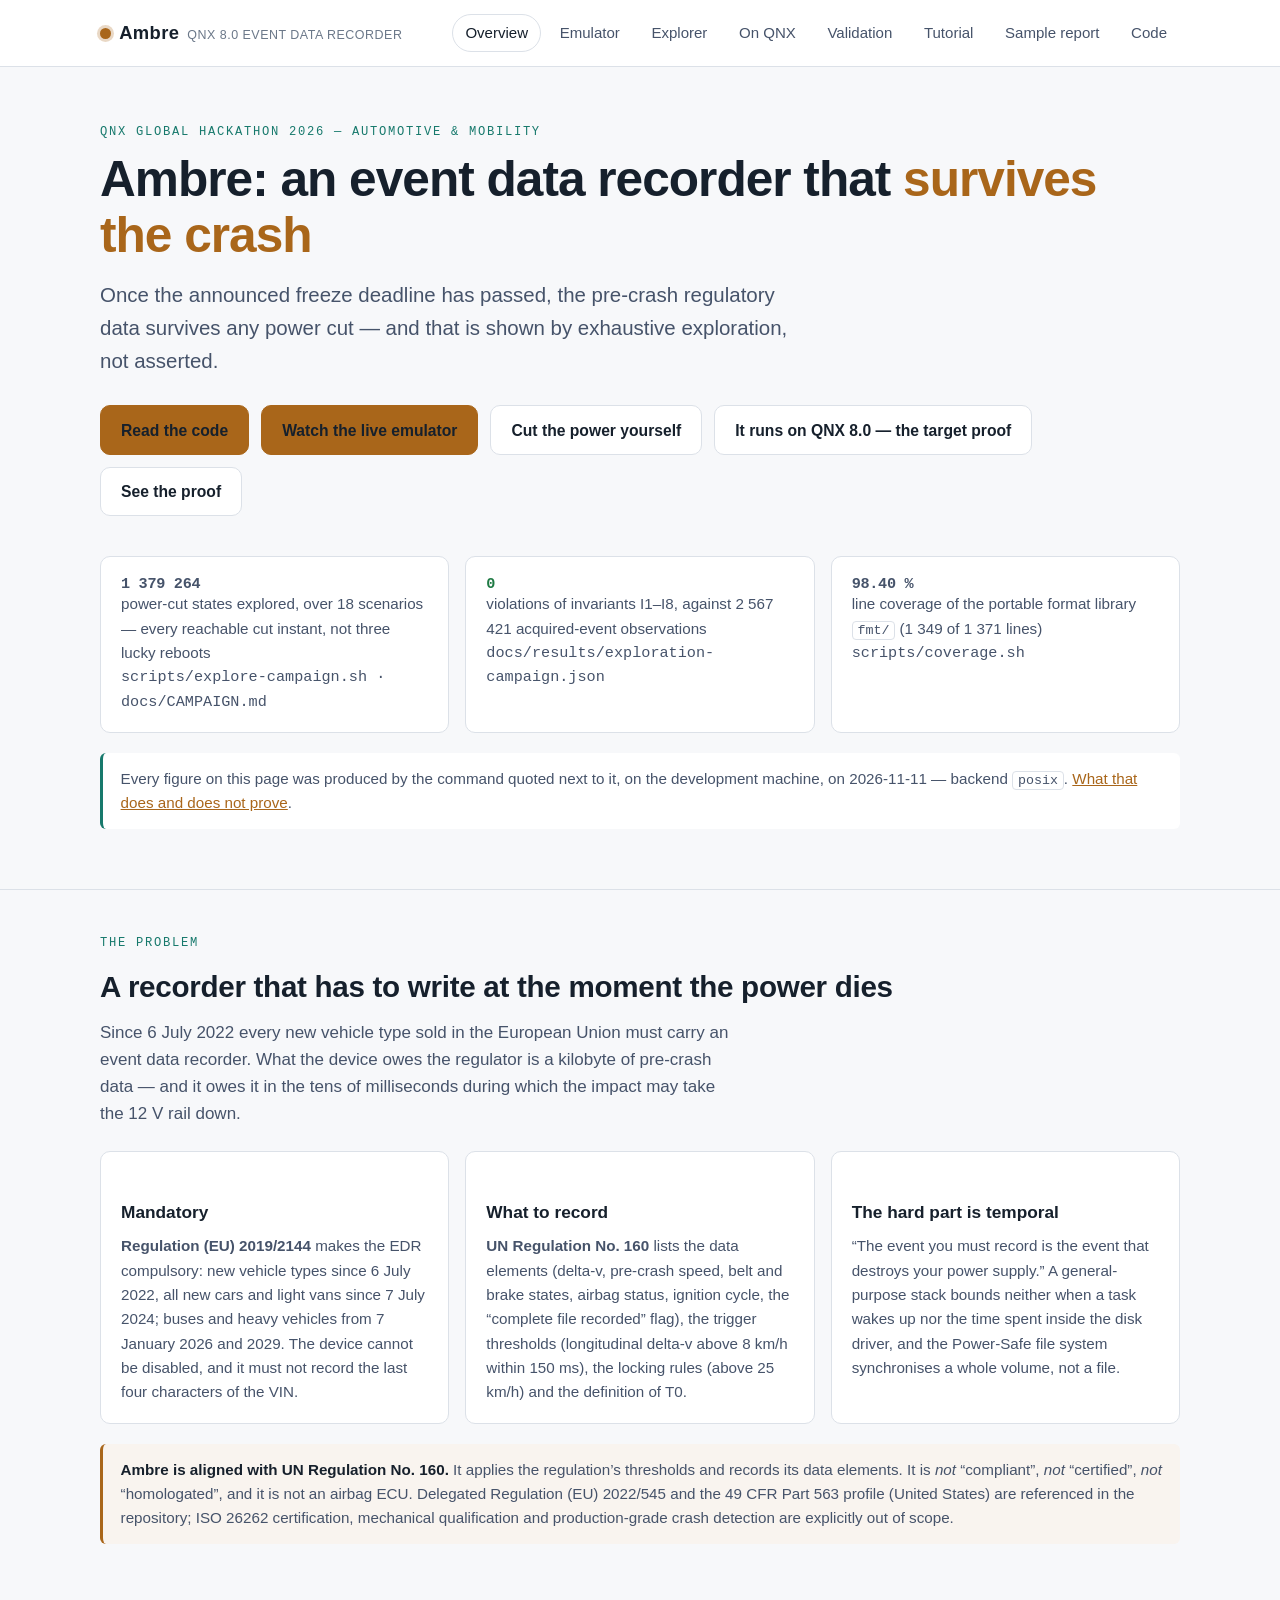
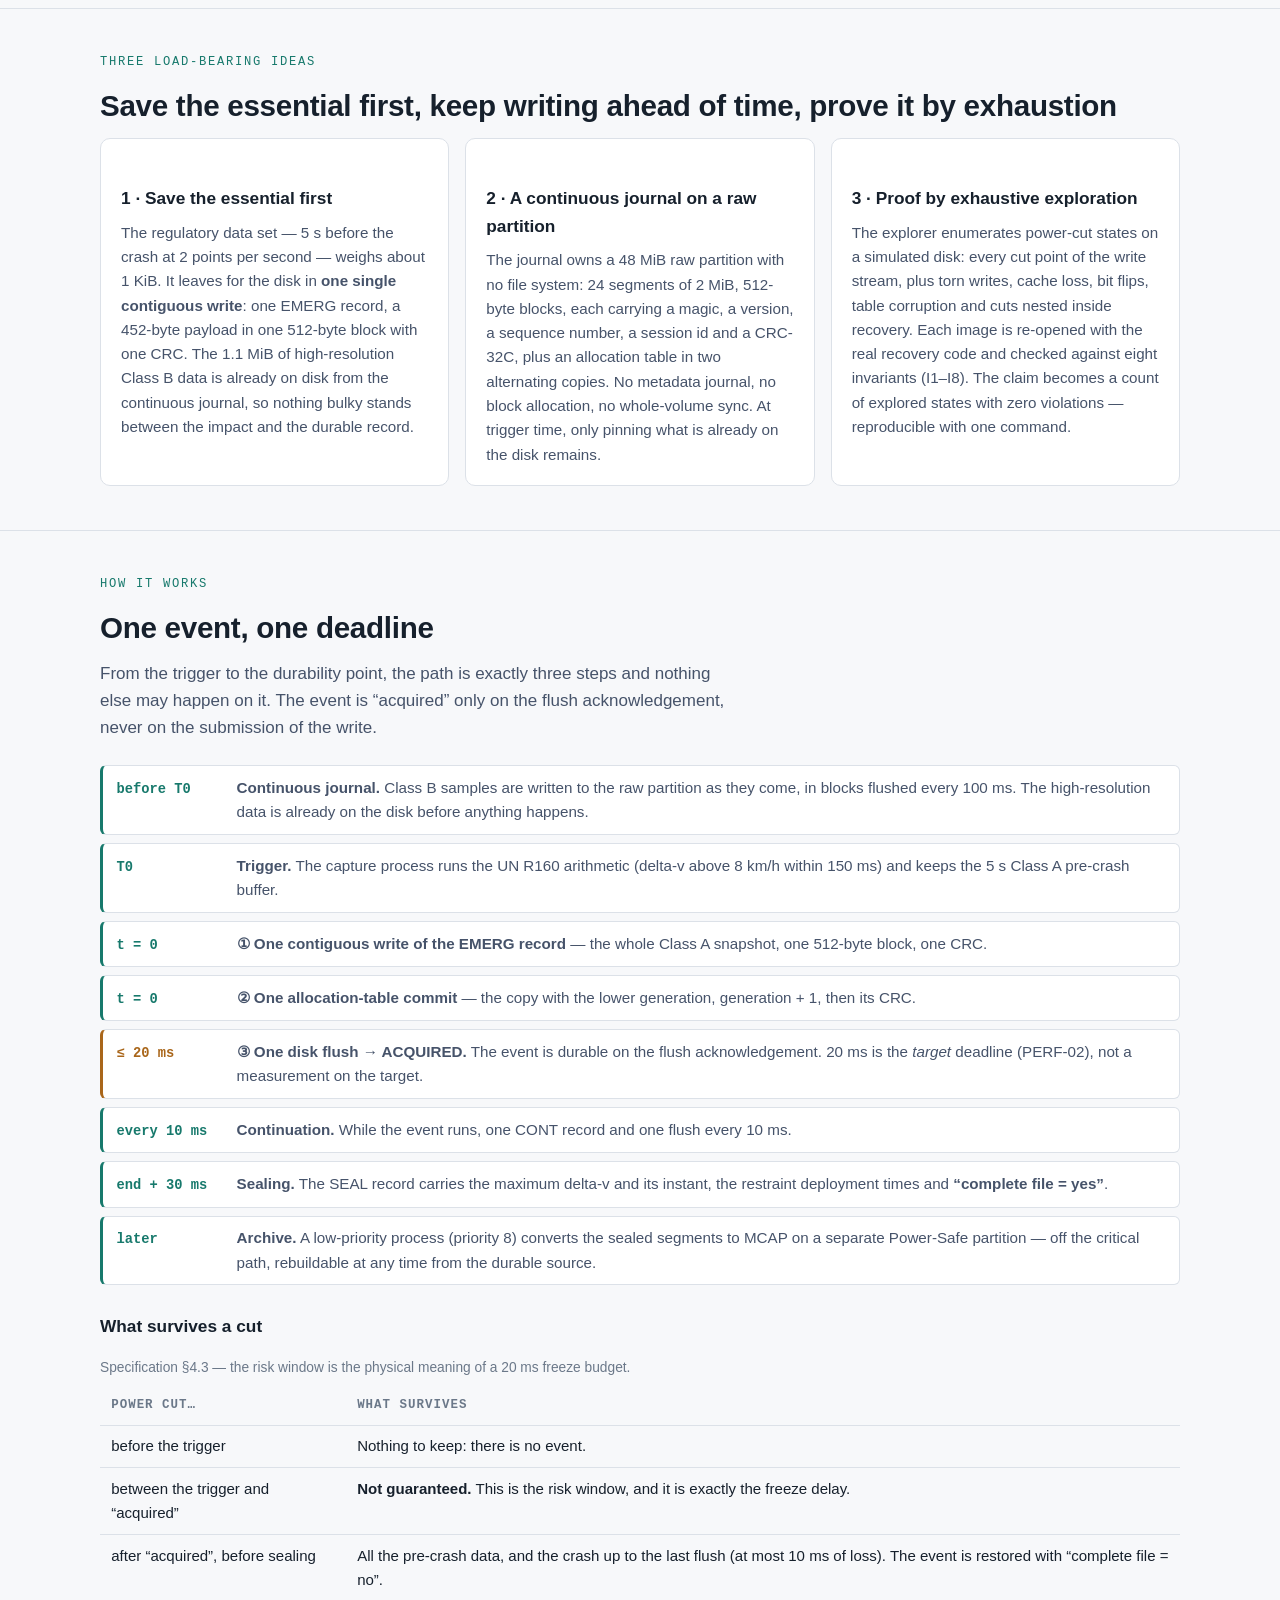
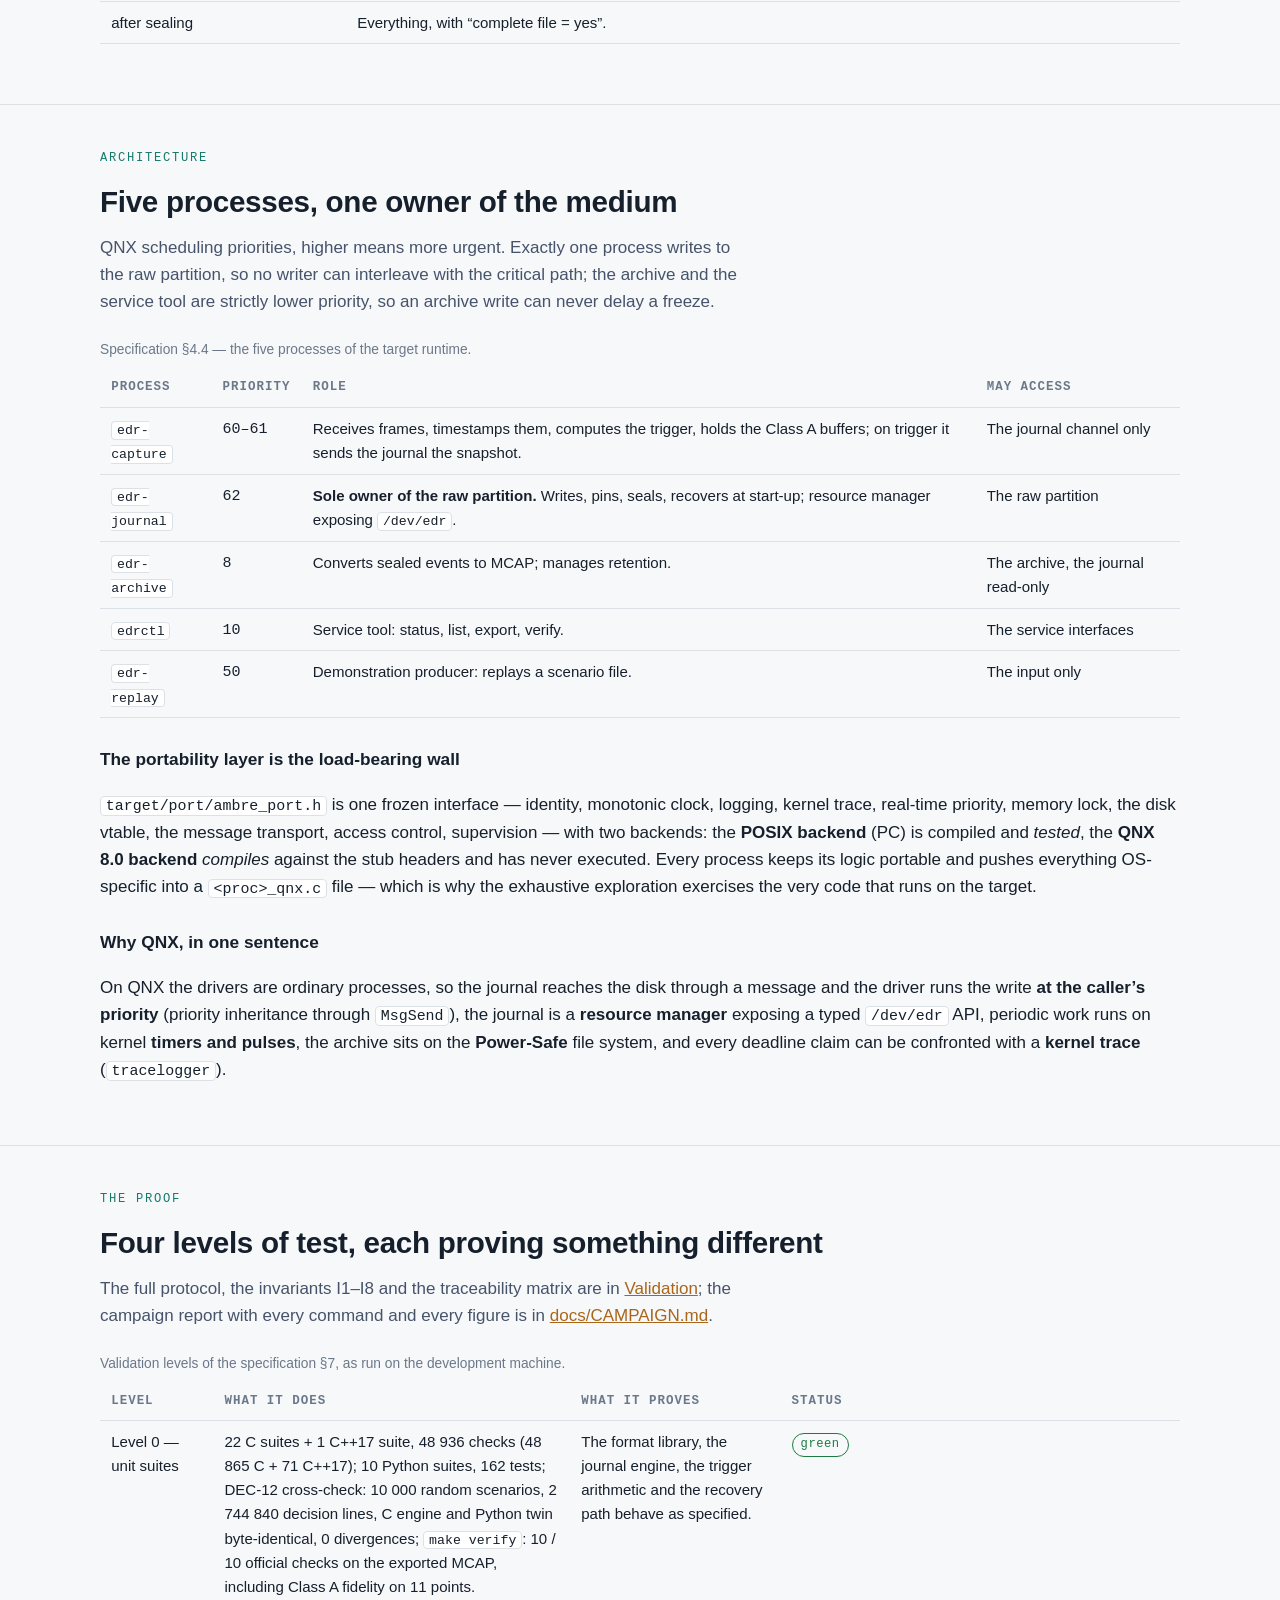
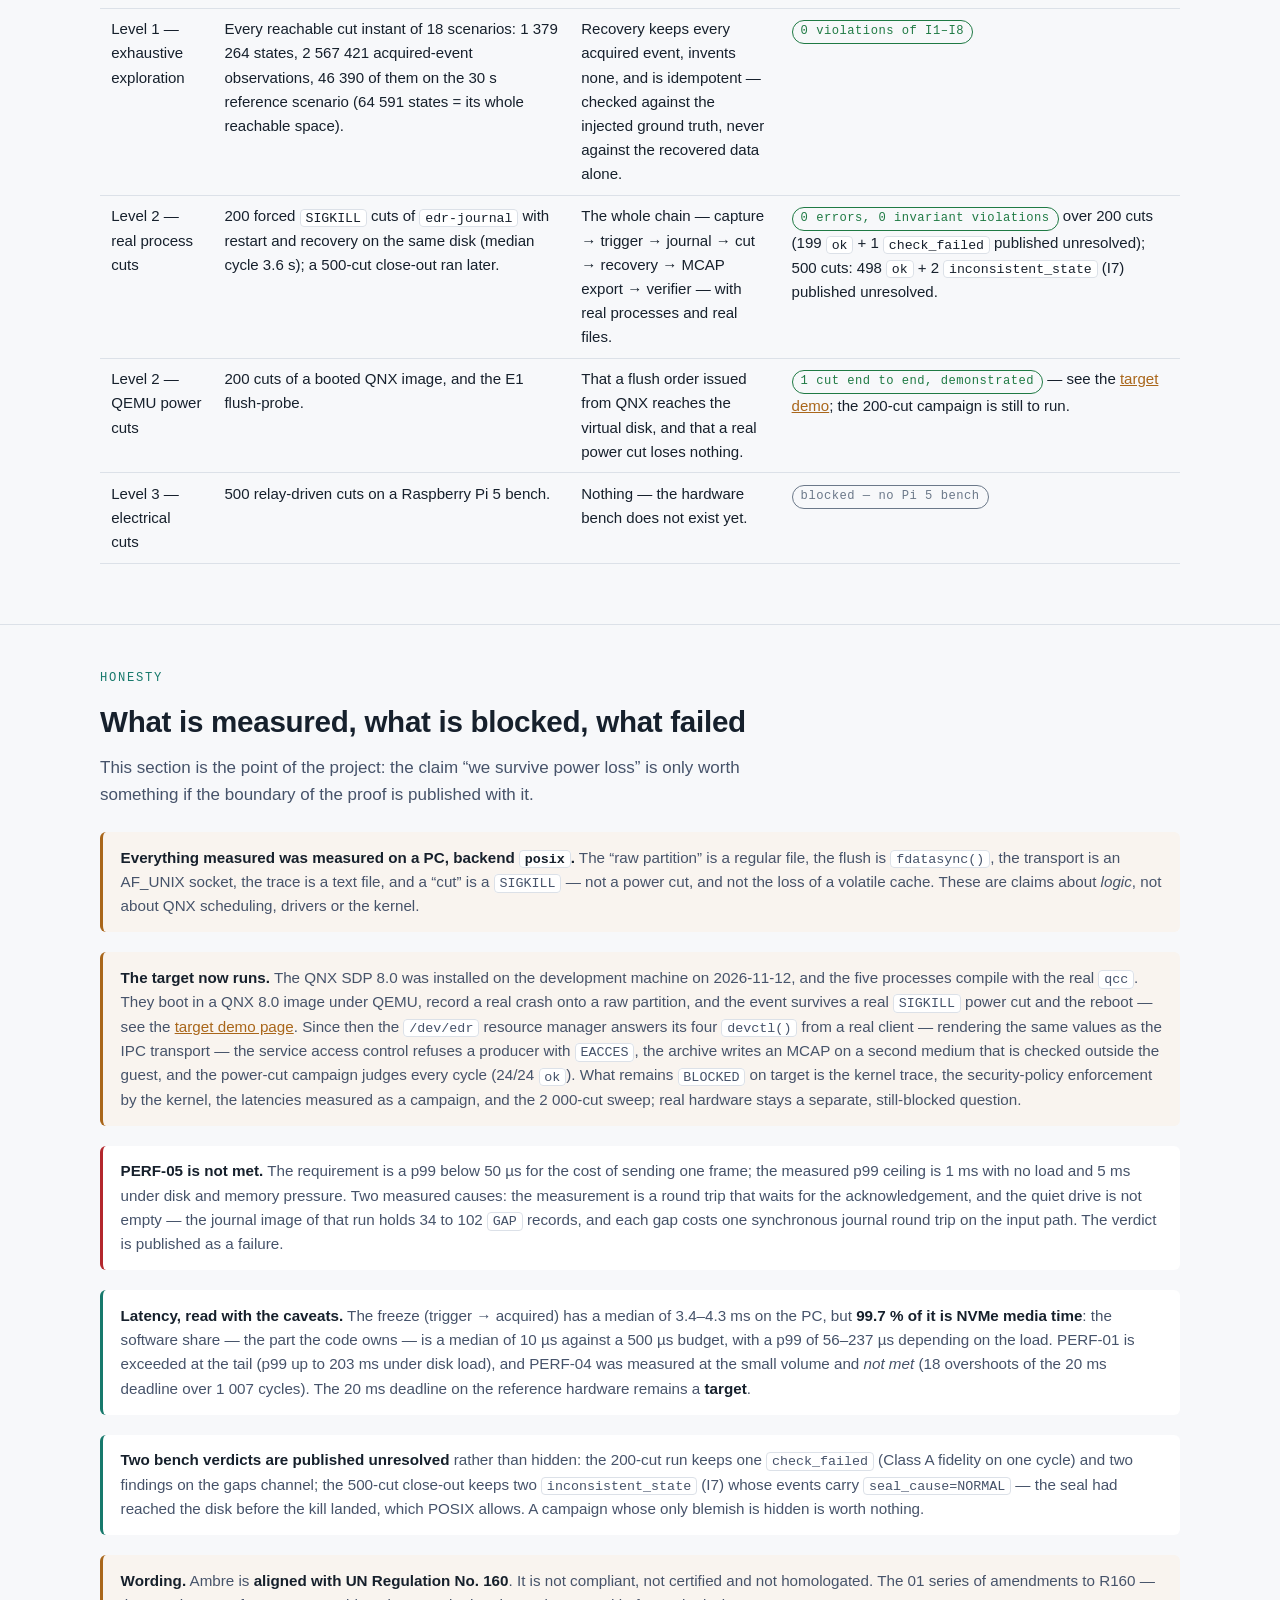
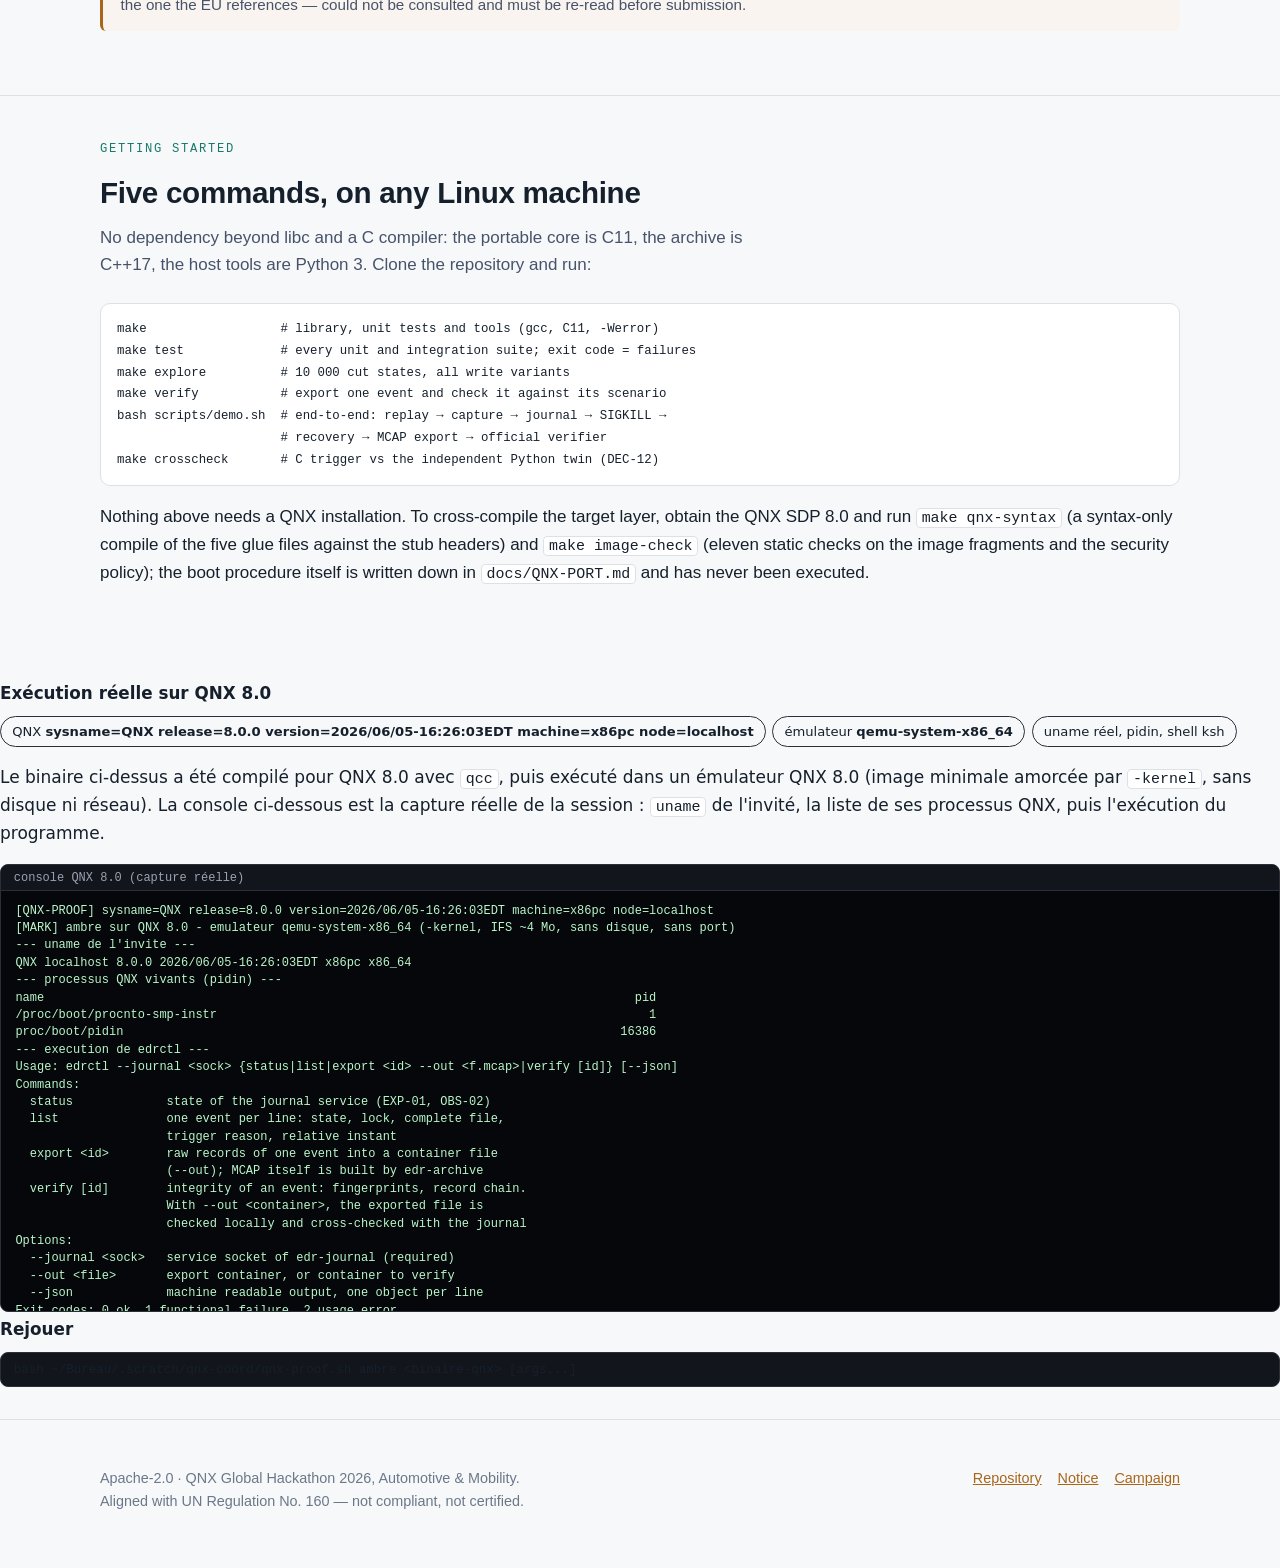
==== commit 8fad7b7f: "docs,site: what the QNX 8.0 target proves now README §8/§9, docs/QNX-ABI.md §3, docs/QNX-DEMO.md, do" ====
--- a/site/index.html
+++ b/site/index.html
@@ -397,8 +397,12 @@
       2026-11-12, and the five processes compile with the real <code>qcc</code>. They boot in a QNX 8.0
       image under QEMU, record a real crash onto a raw partition, and the event survives a real
       <code>SIGKILL</code> power cut and the reboot — see the <a href="on-target.html">target demo page</a>.
-      What remains <code>BLOCKED</code> on target is the resource manager serving <code>/dev/edr</code>, the
-      kernel trace, the security-policy enforcement, and the 200-cut campaign; real hardware stays a
+      Since then the <code>/dev/edr</code> resource manager answers its four <code>devctl()</code> from a
+      real client — rendering the same values as the IPC transport — the service access control refuses a
+      producer with <code>EACCES</code>, the archive writes an MCAP on a second medium that is checked
+      outside the guest, and the power-cut campaign judges every cycle (24/24 <code>ok</code>).
+      What remains <code>BLOCKED</code> on target is the kernel trace, the security-policy enforcement by
+      the kernel, the latencies measured as a campaign, and the 2 000-cut sweep; real hardware stays a
       separate, still-blocked question.</p>
     </div>
 
--- a/site/assets/ambre.css
+++ b/site/assets/ambre.css
@@ -441,21 +441,6 @@
 
 /* ---------------------------------------------------------------- live --- */
 
-.live-frame {
-    border: 1px solid var(--line);
-    border-radius: 8px;
-    overflow: hidden;
-    background: #0e1016;
-    margin: 1.5rem 0 0.75rem;
-}
-
-.live-frame img {
-    display: block;
-    width: 100%;
-    height: auto;
-    min-height: 240px;
-}
-
 .live-actions {
     display: flex;
     flex-wrap: wrap;
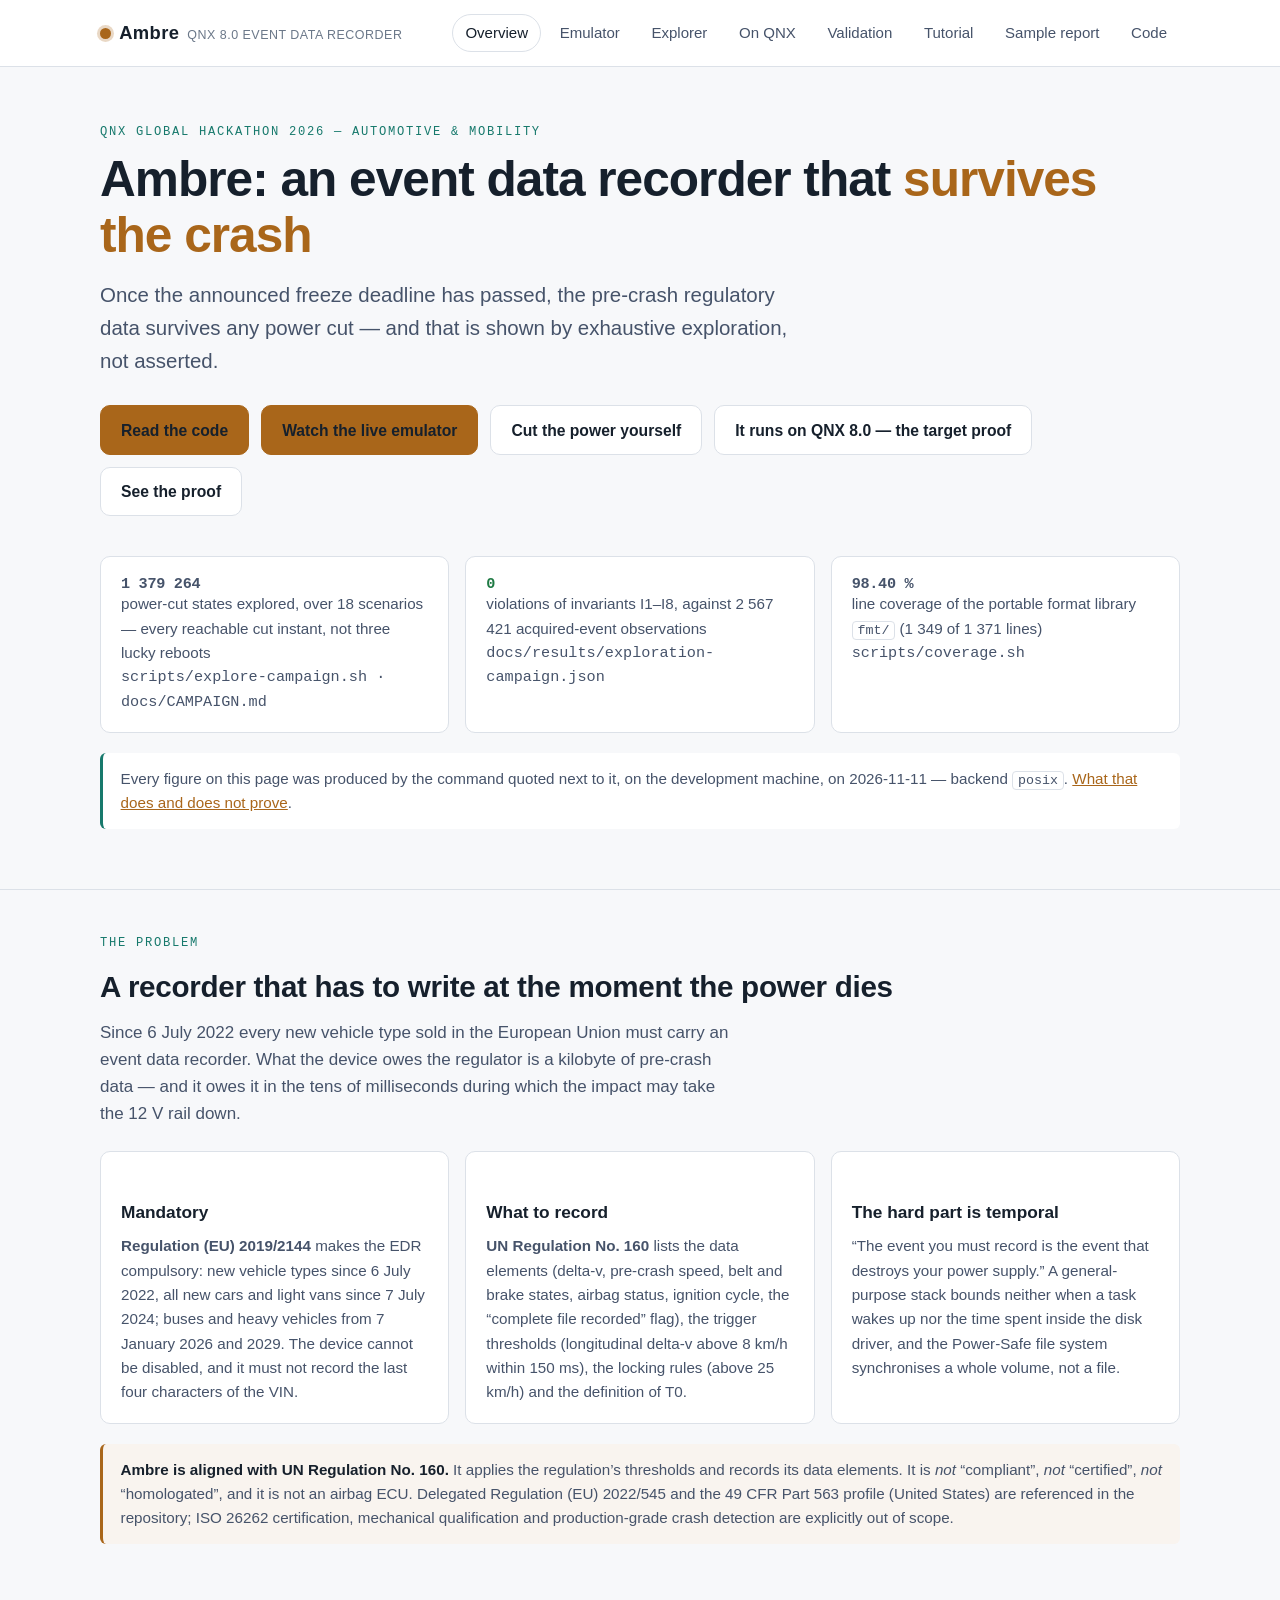
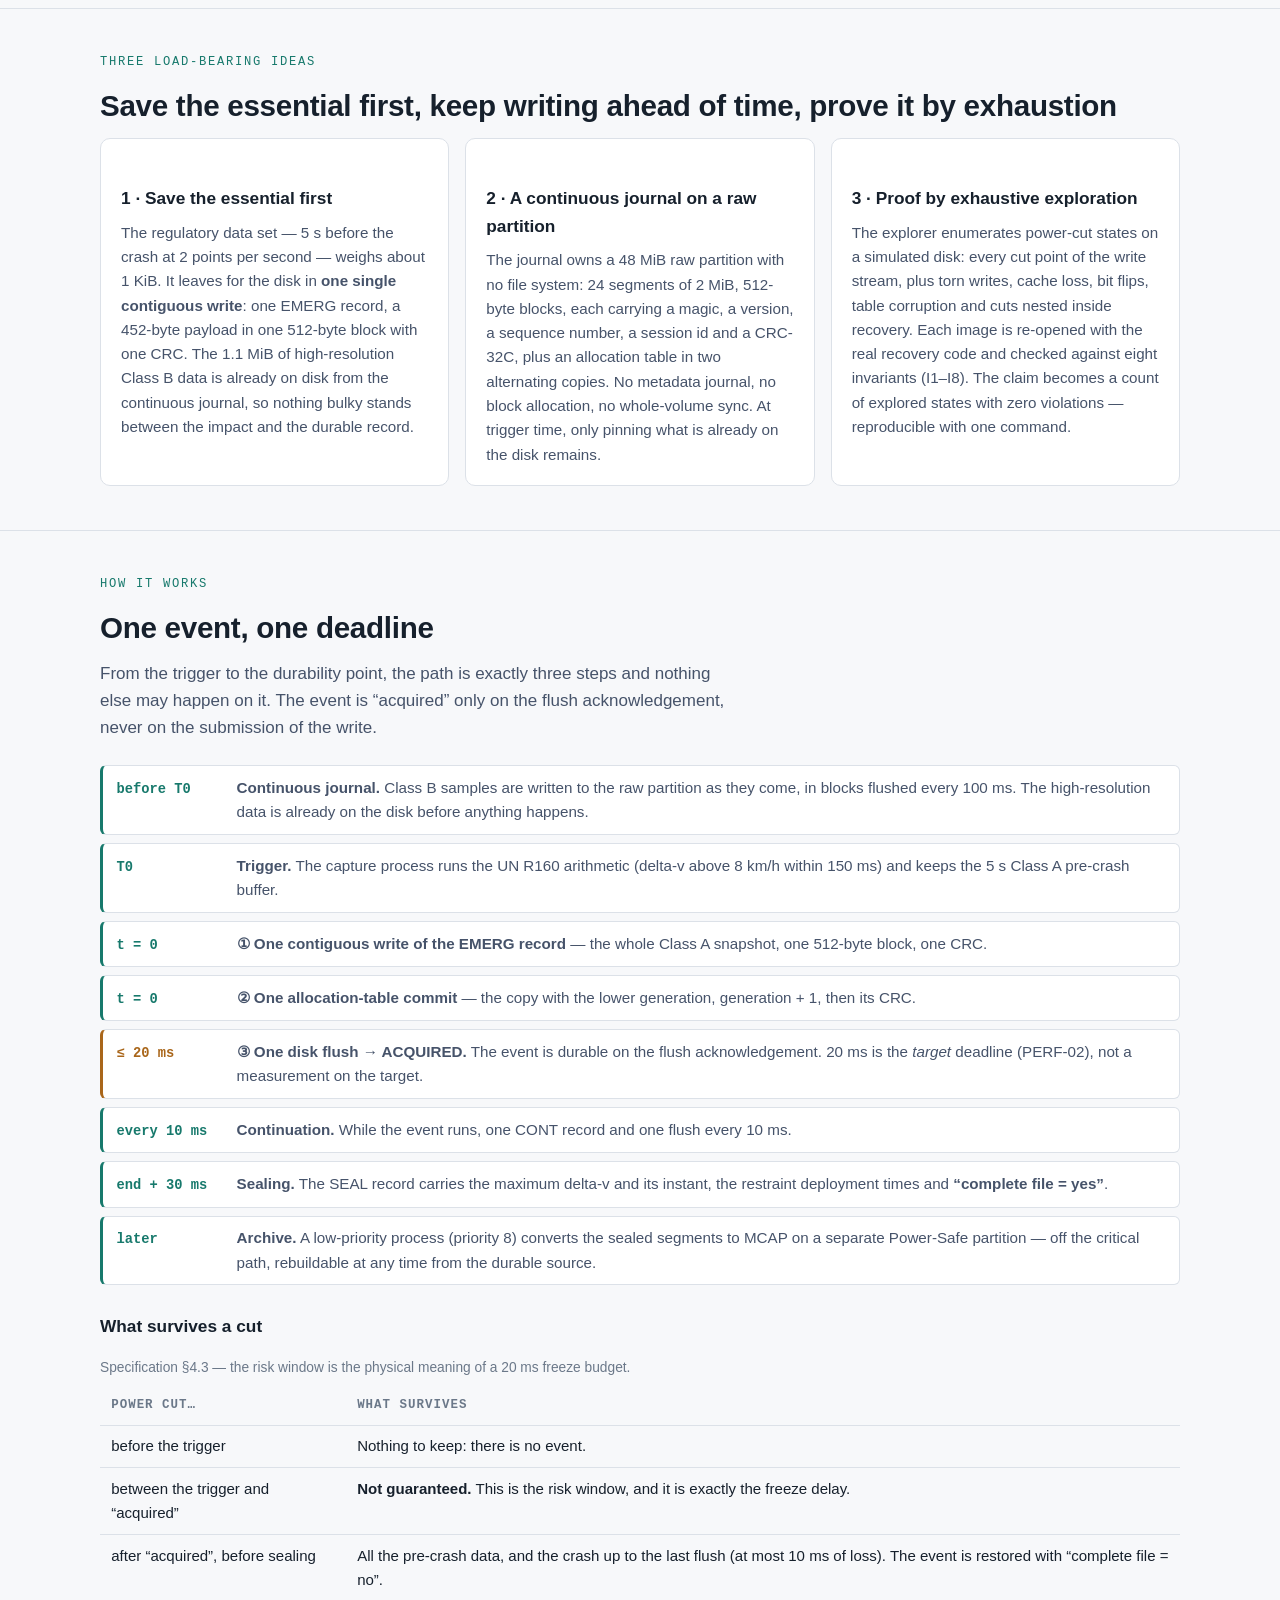
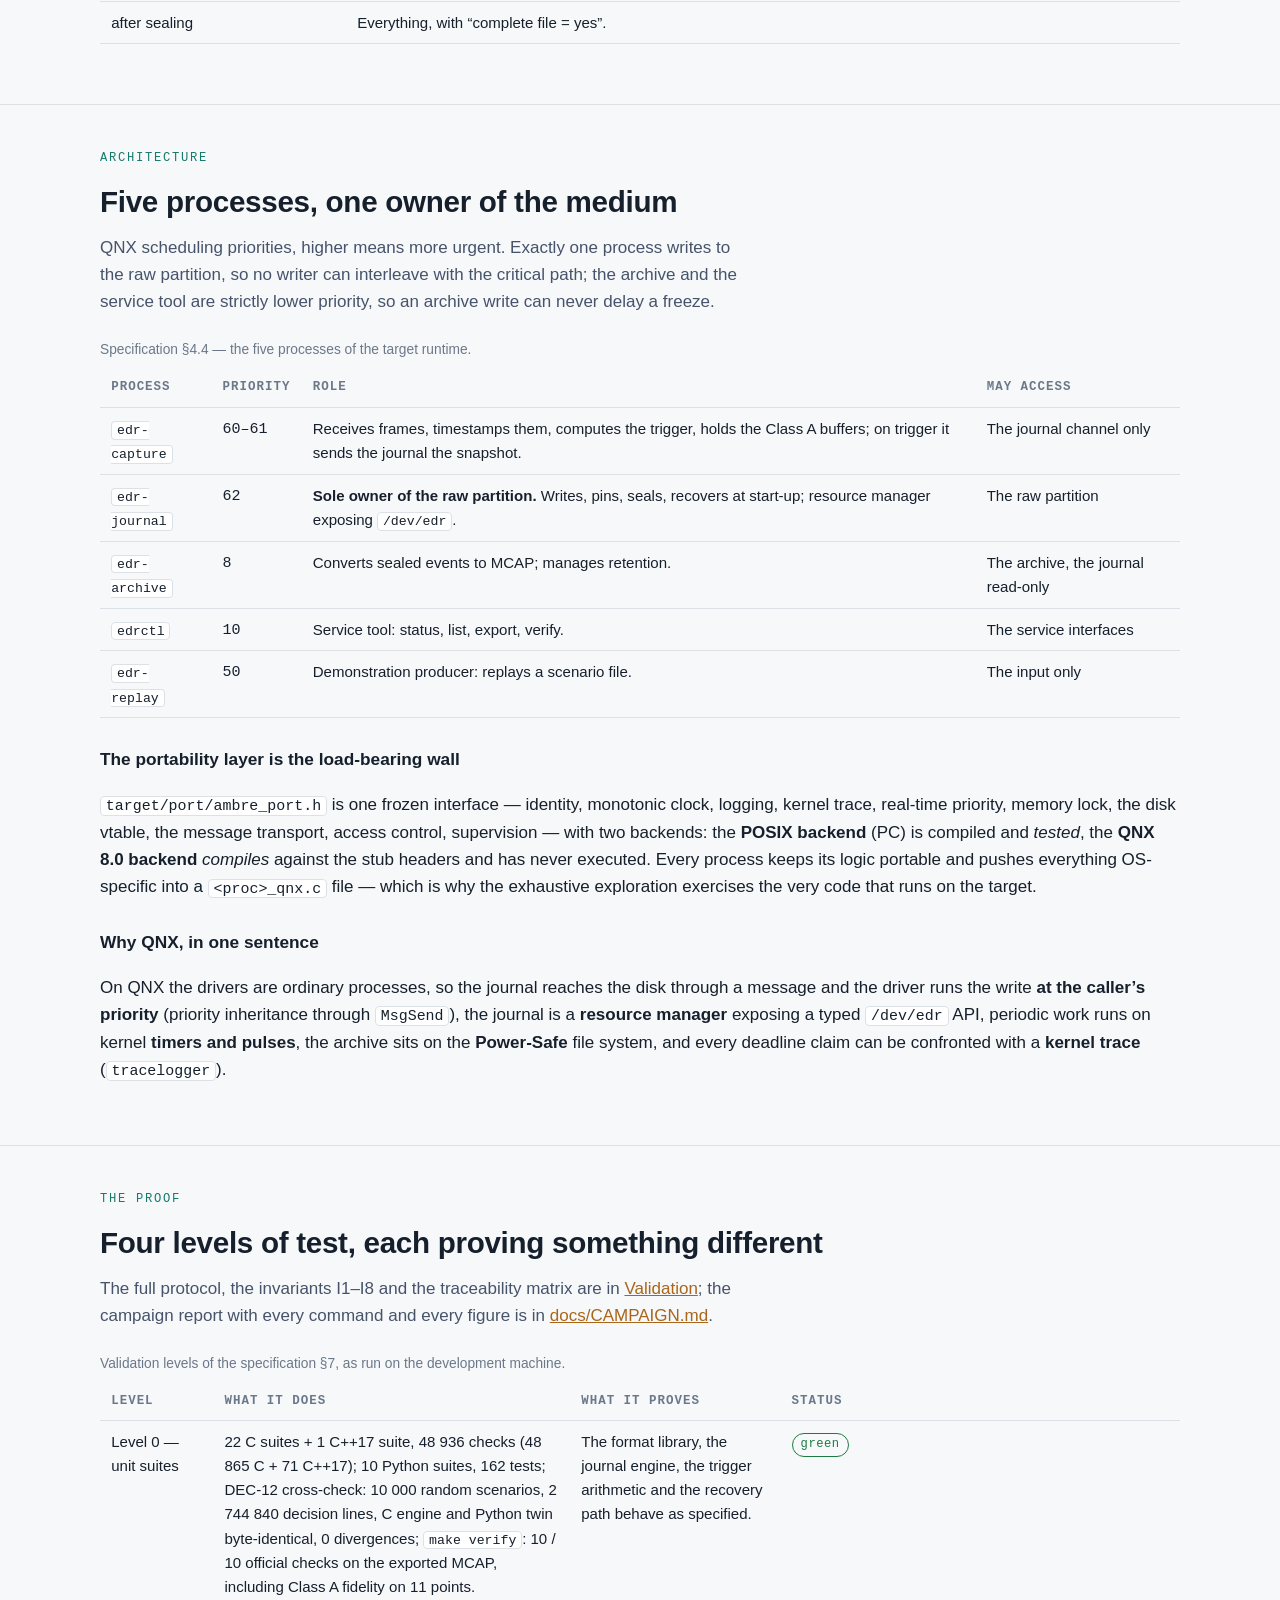
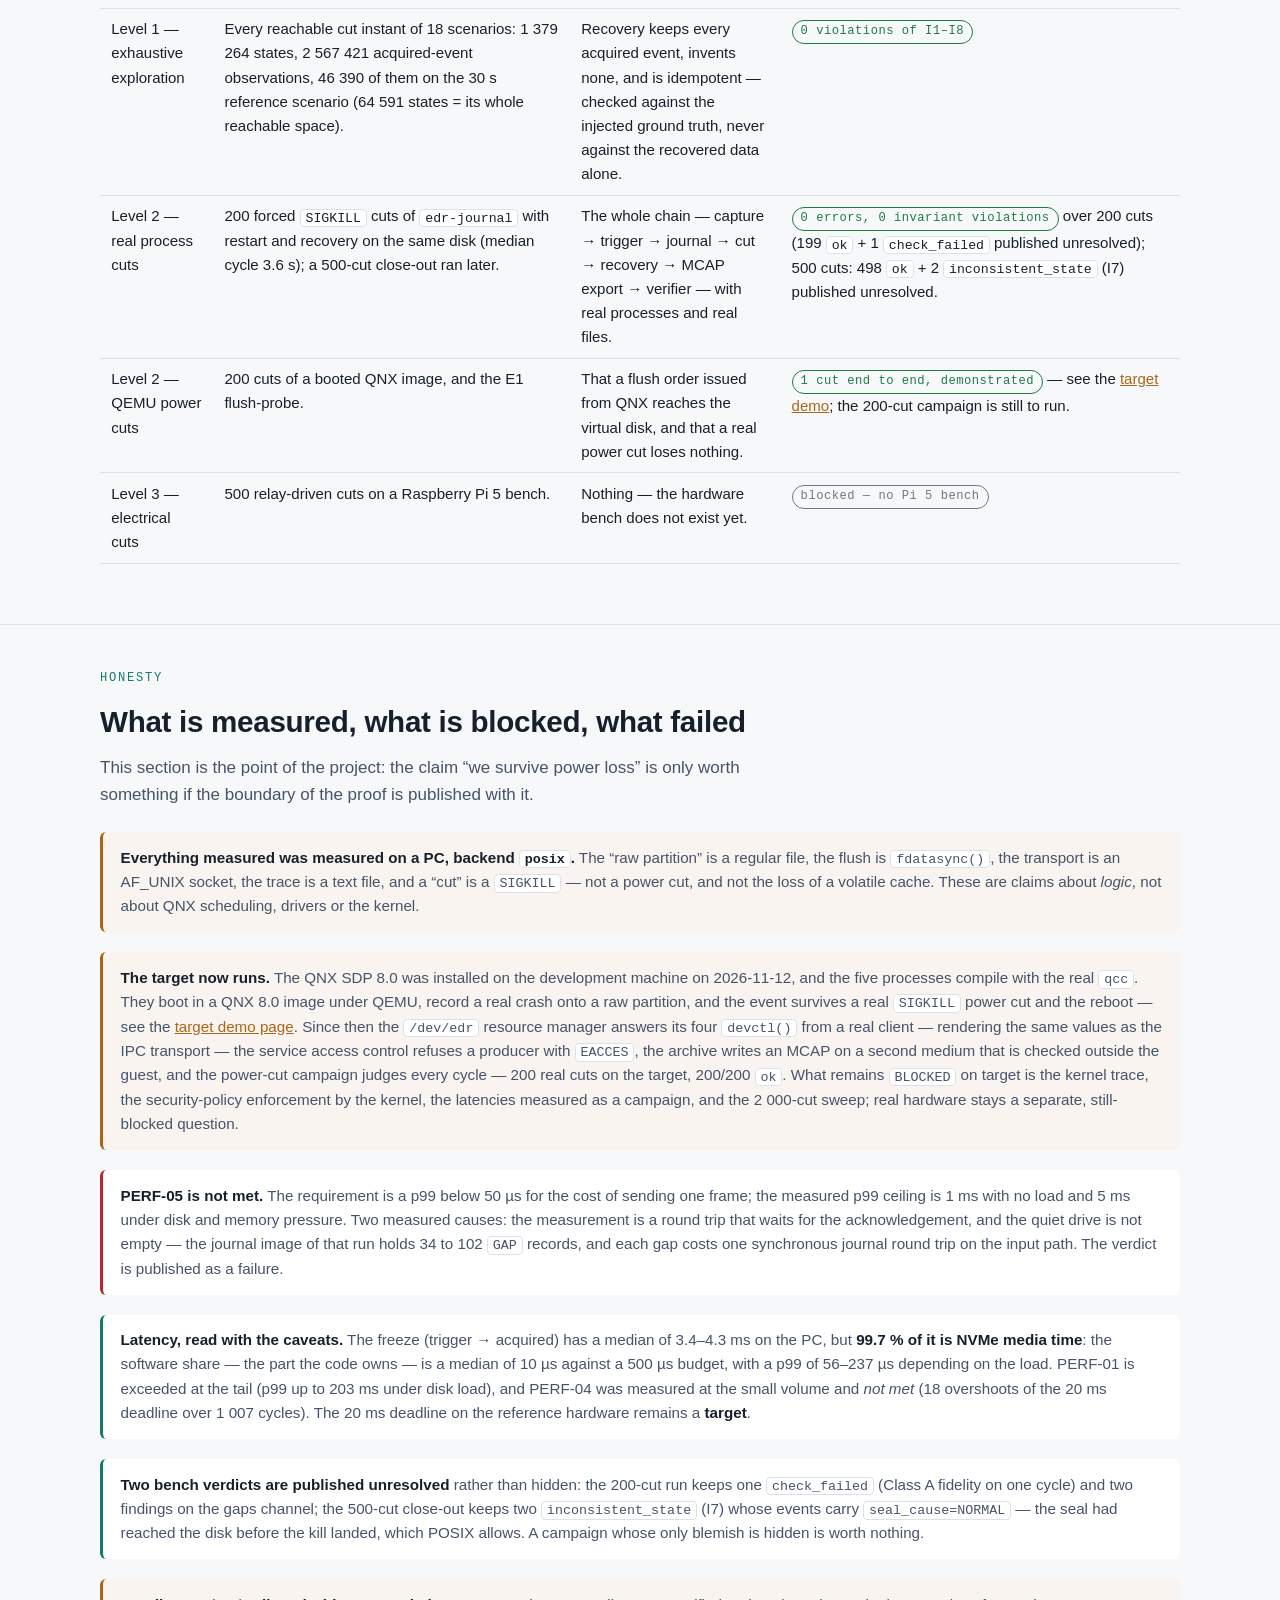
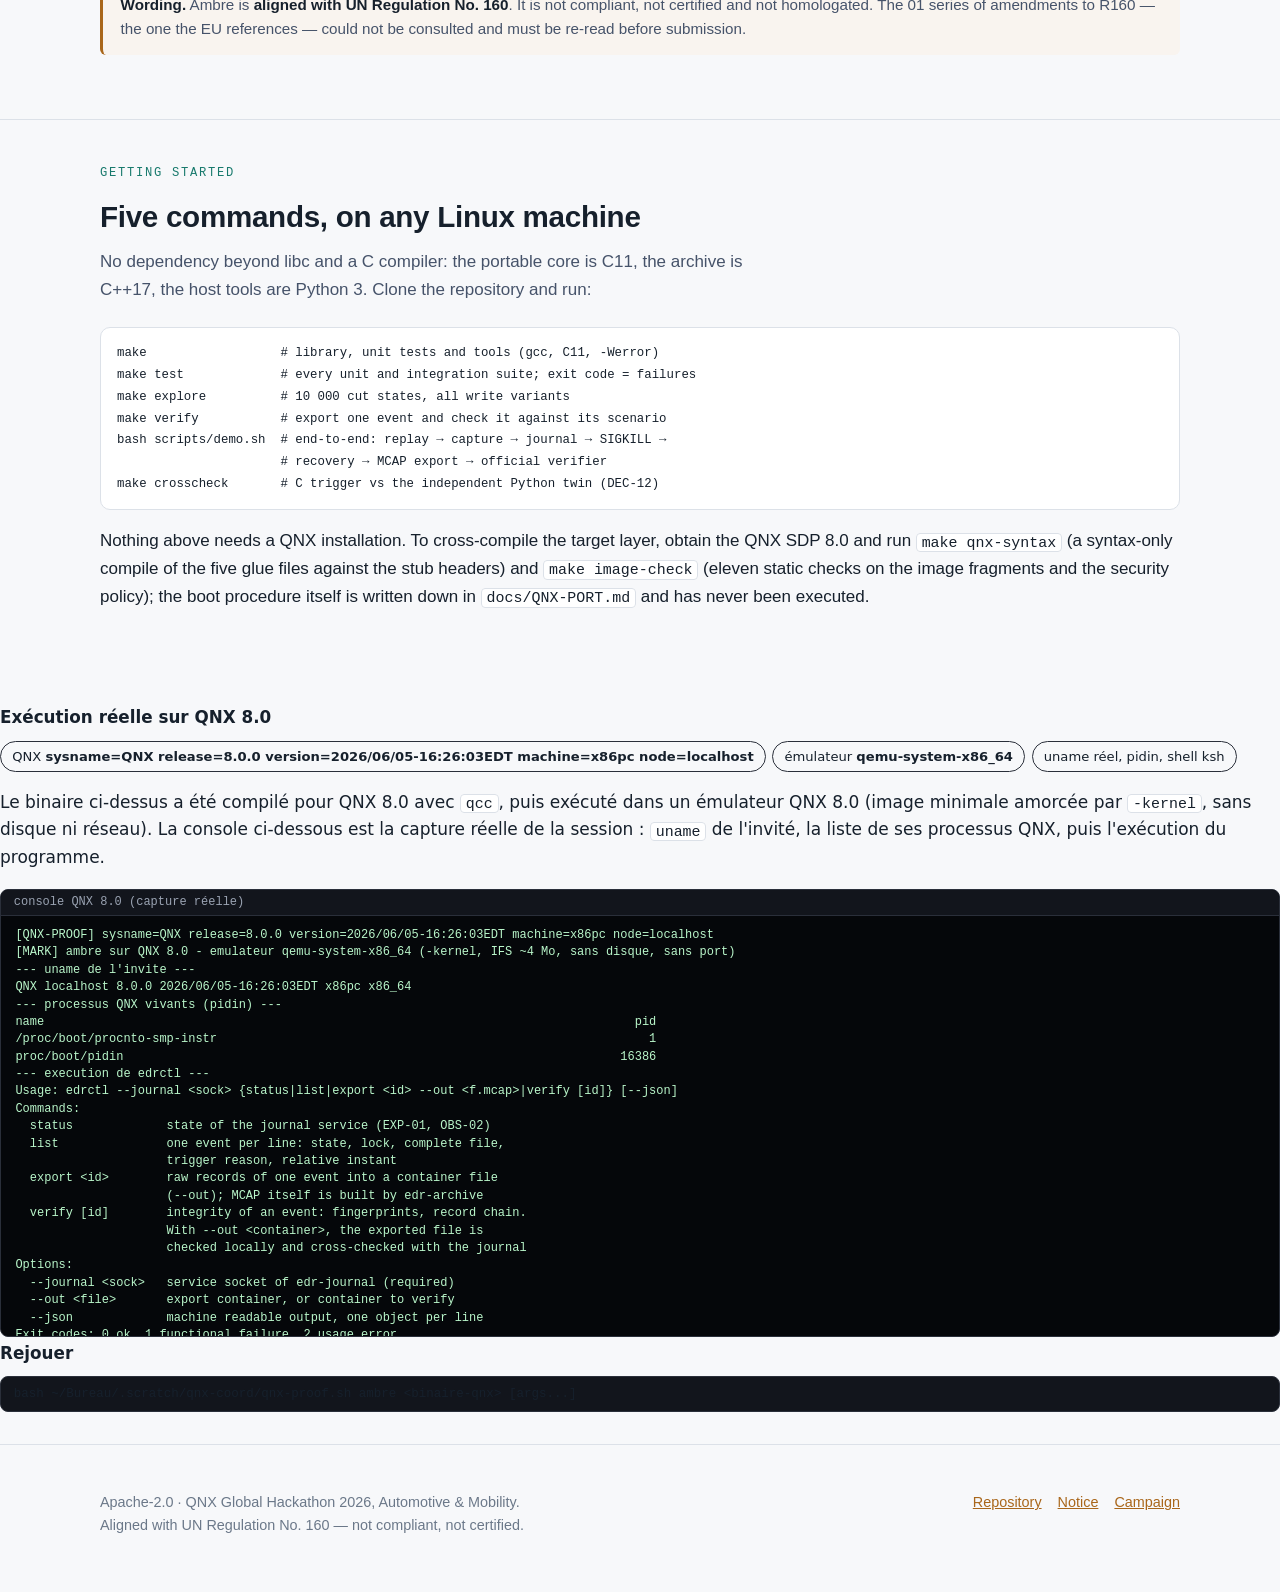
==== commit a0619331: "qnx: 200/200 power cuts on the target — the §7.4 socle threshold is met The level-2 campaign ran to " ====
--- a/site/index.html
+++ b/site/index.html
@@ -400,7 +400,7 @@
       Since then the <code>/dev/edr</code> resource manager answers its four <code>devctl()</code> from a
       real client — rendering the same values as the IPC transport — the service access control refuses a
       producer with <code>EACCES</code>, the archive writes an MCAP on a second medium that is checked
-      outside the guest, and the power-cut campaign judges every cycle (24/24 <code>ok</code>).
+      outside the guest, and the power-cut campaign judges every cycle — 200 real cuts on the target, 200/200 <code>ok</code>.
       What remains <code>BLOCKED</code> on target is the kernel trace, the security-policy enforcement by
       the kernel, the latencies measured as a campaign, and the 2 000-cut sweep; real hardware stays a
       separate, still-blocked question.</p>
